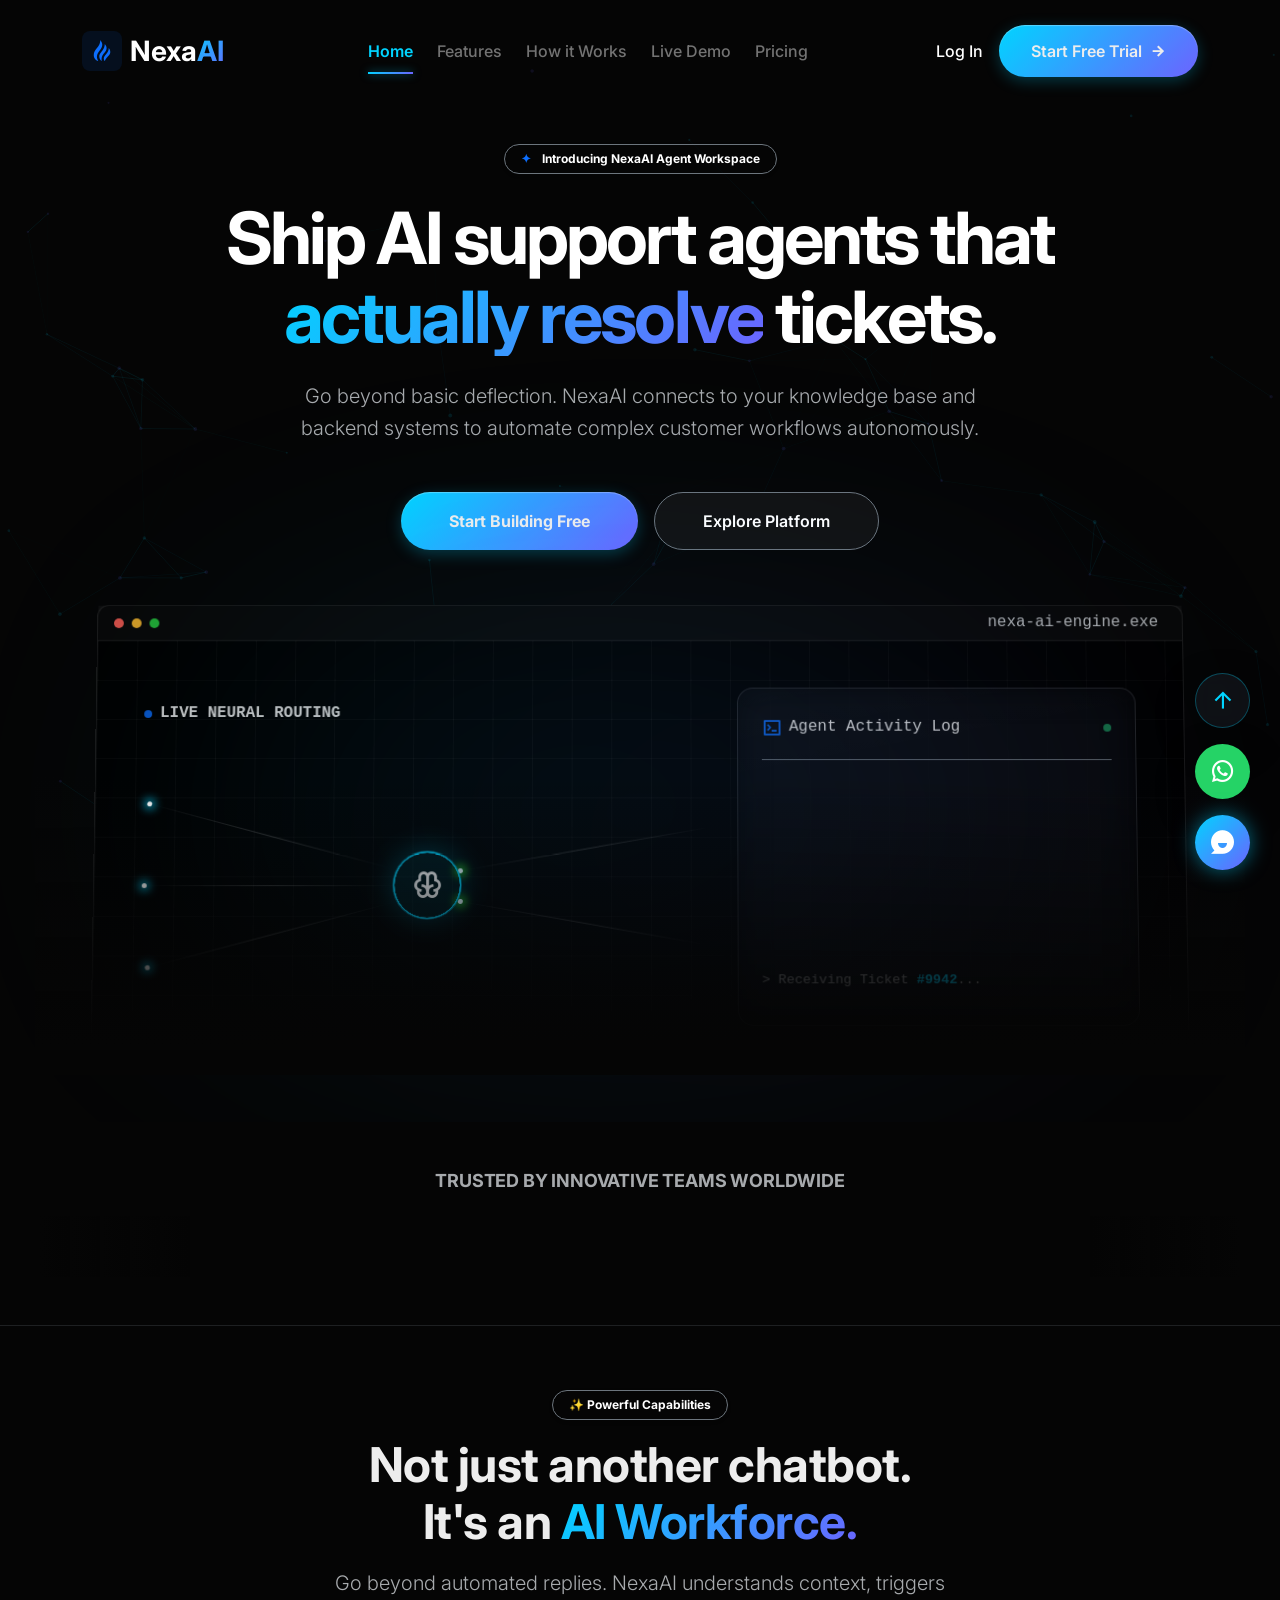
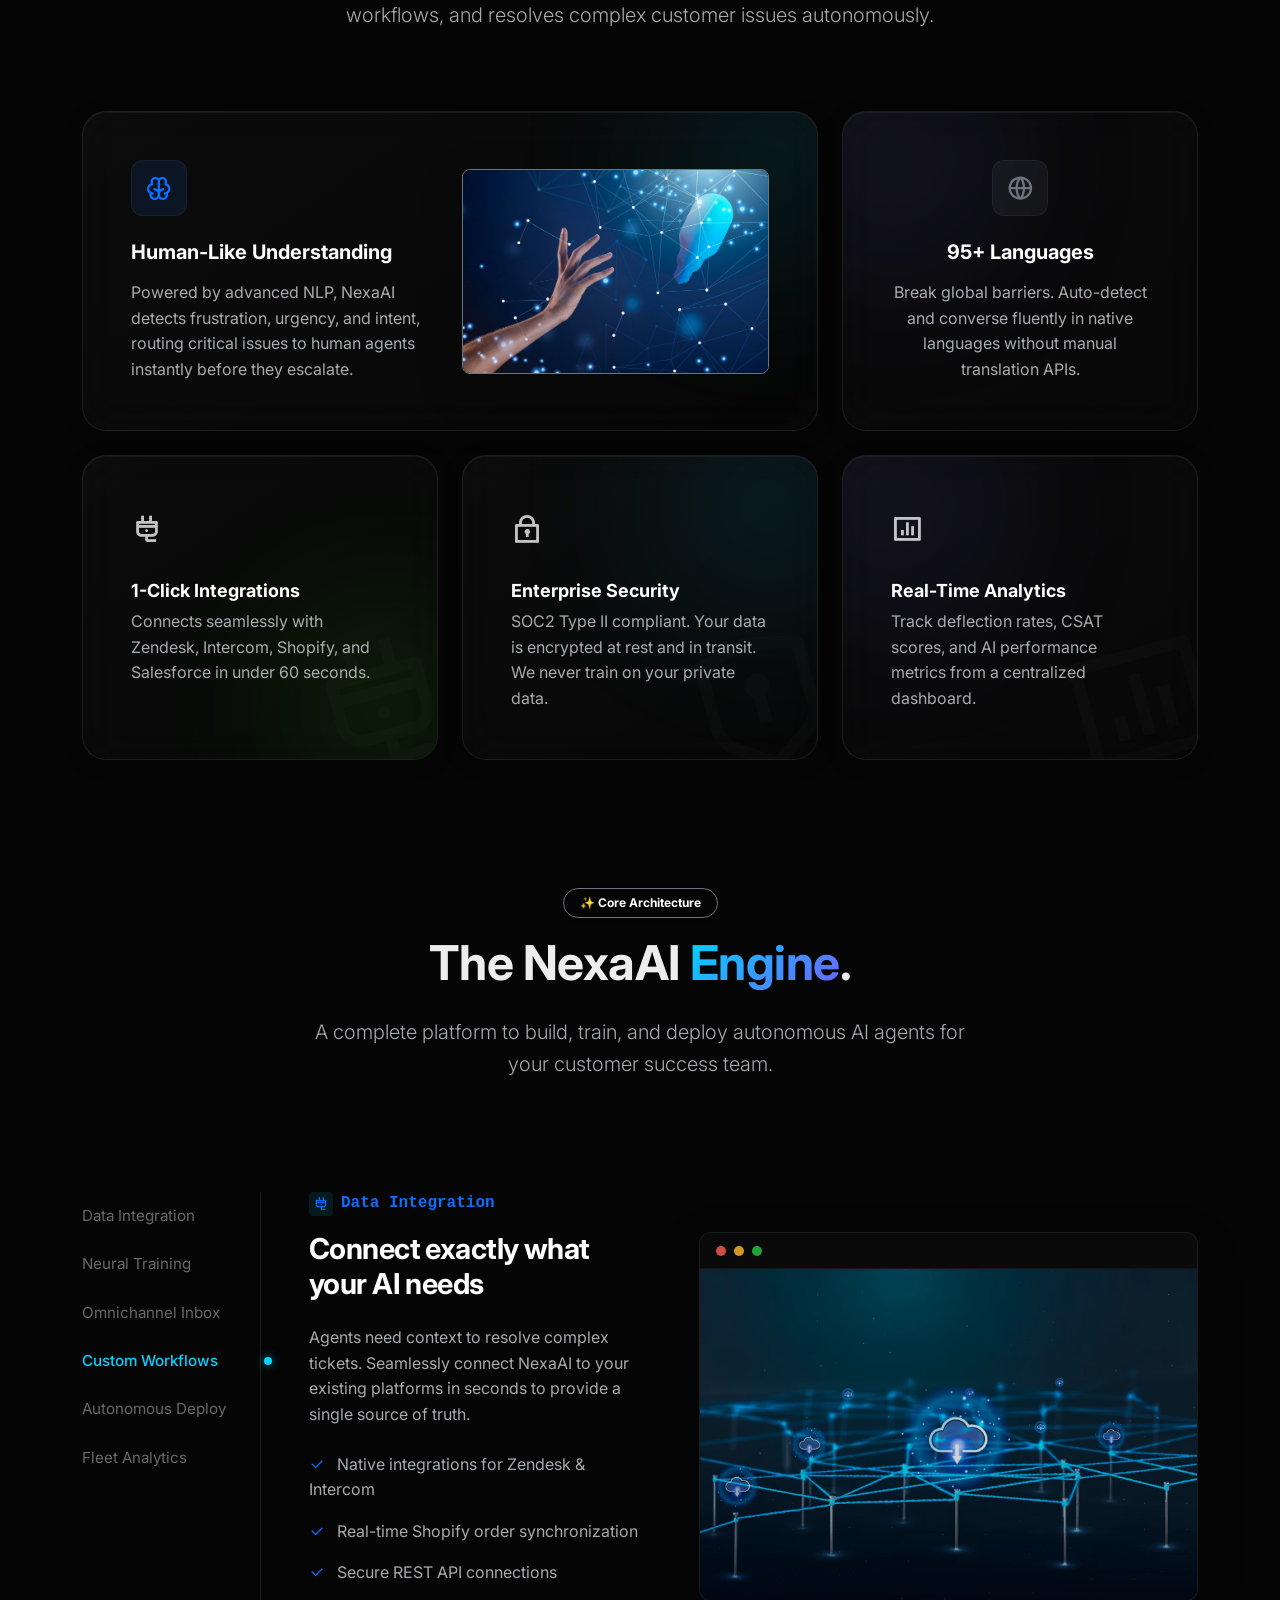
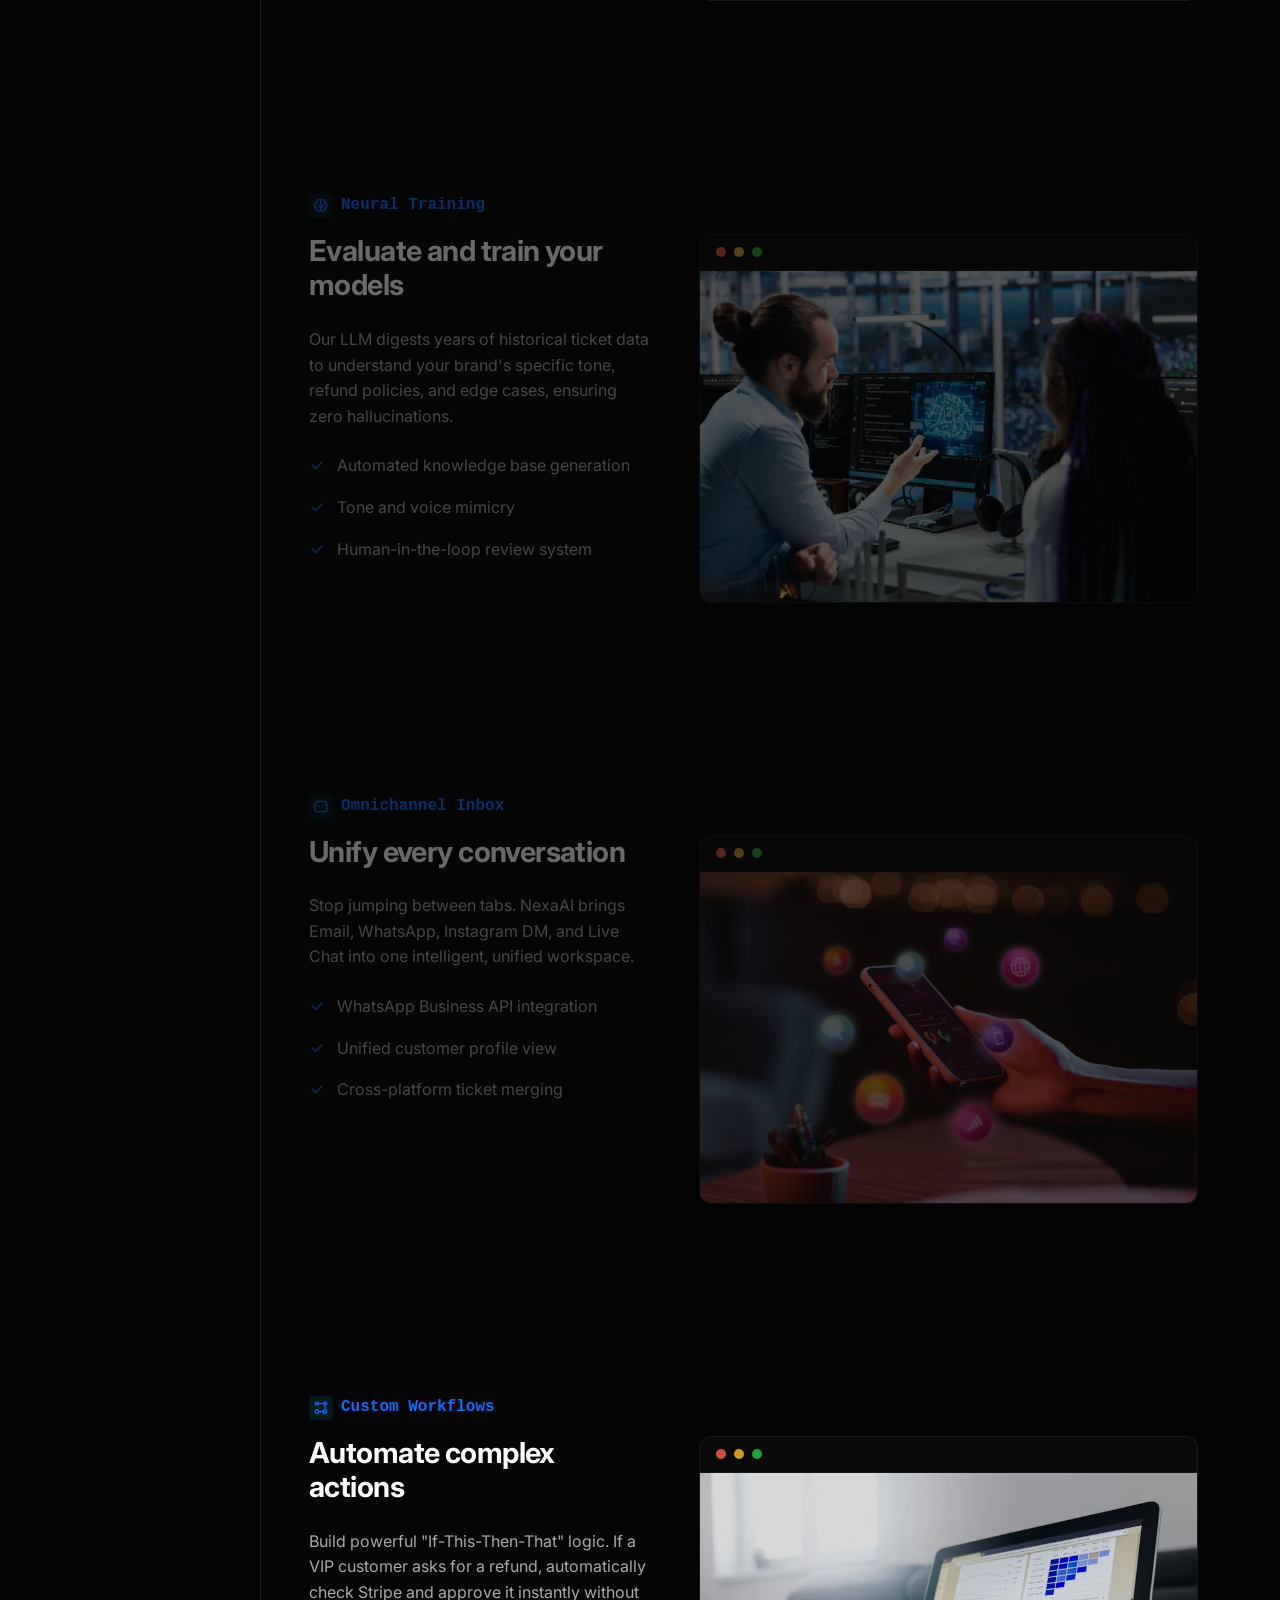
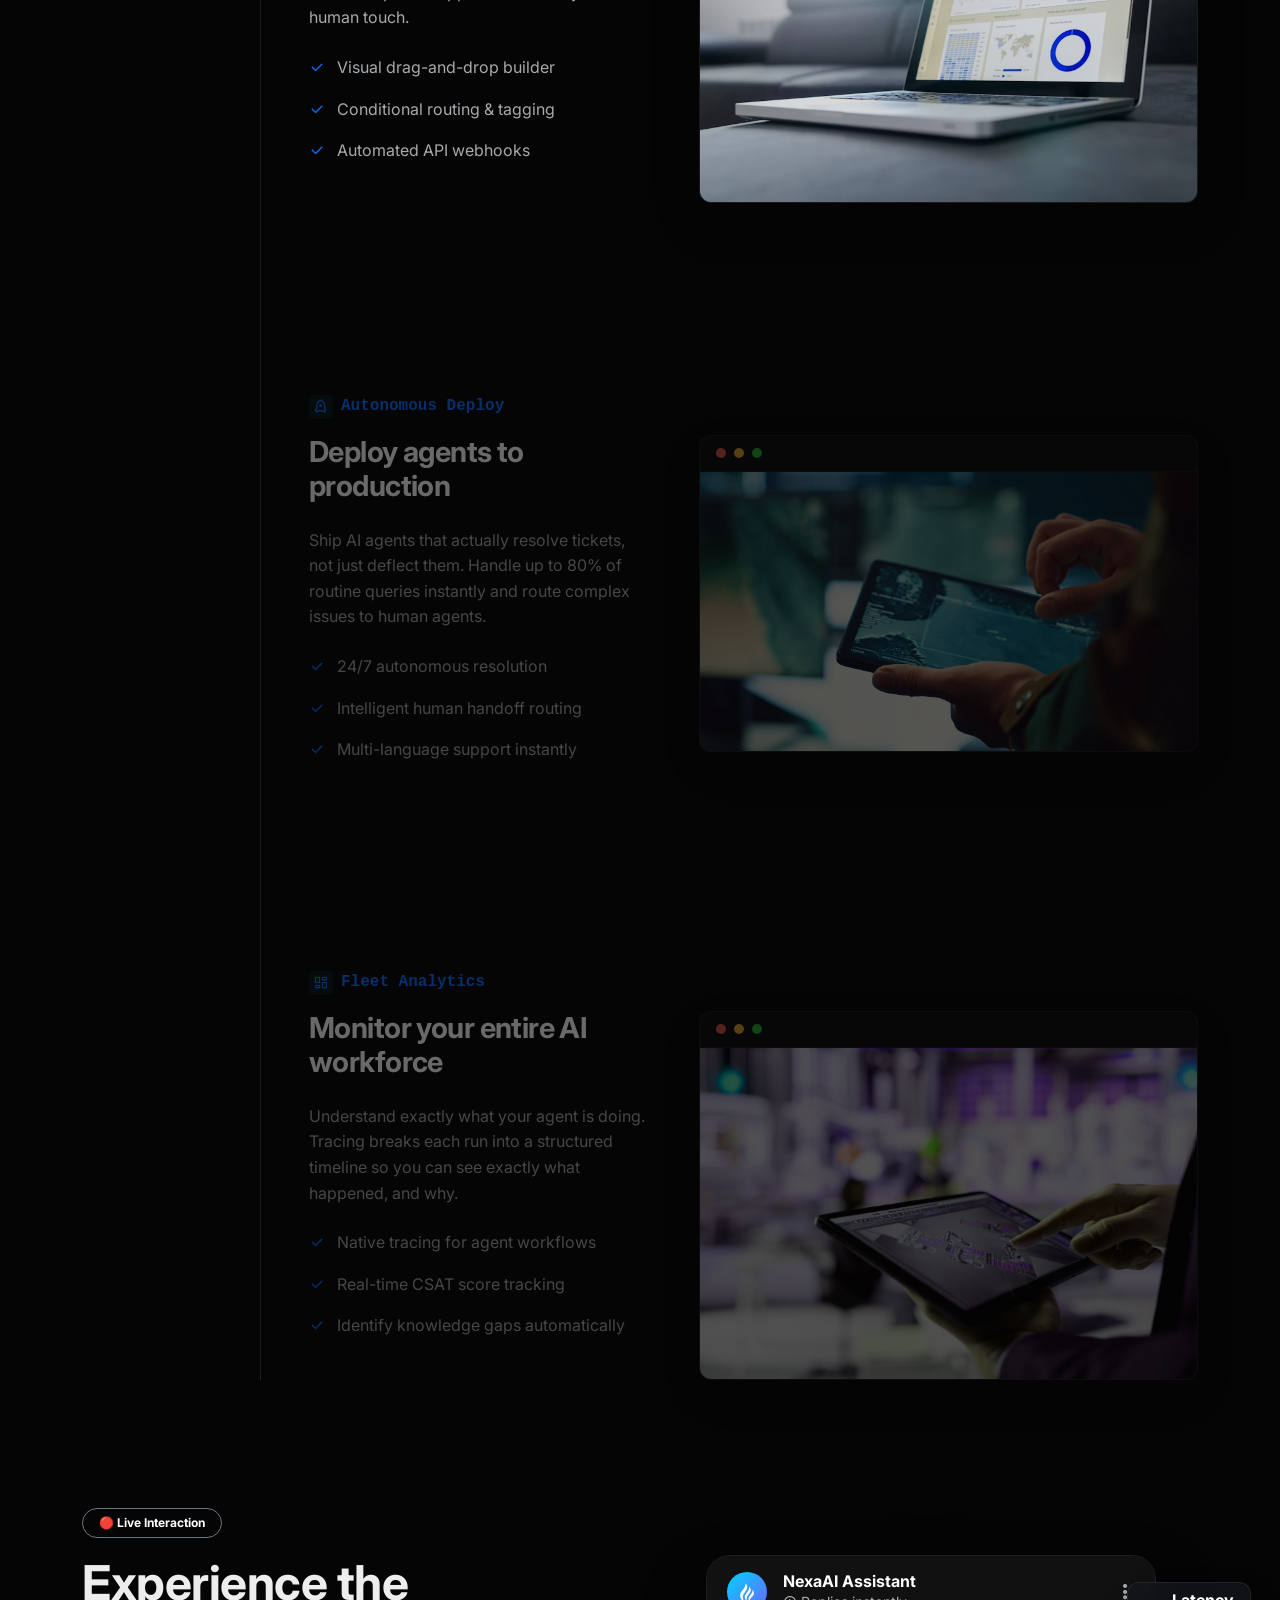
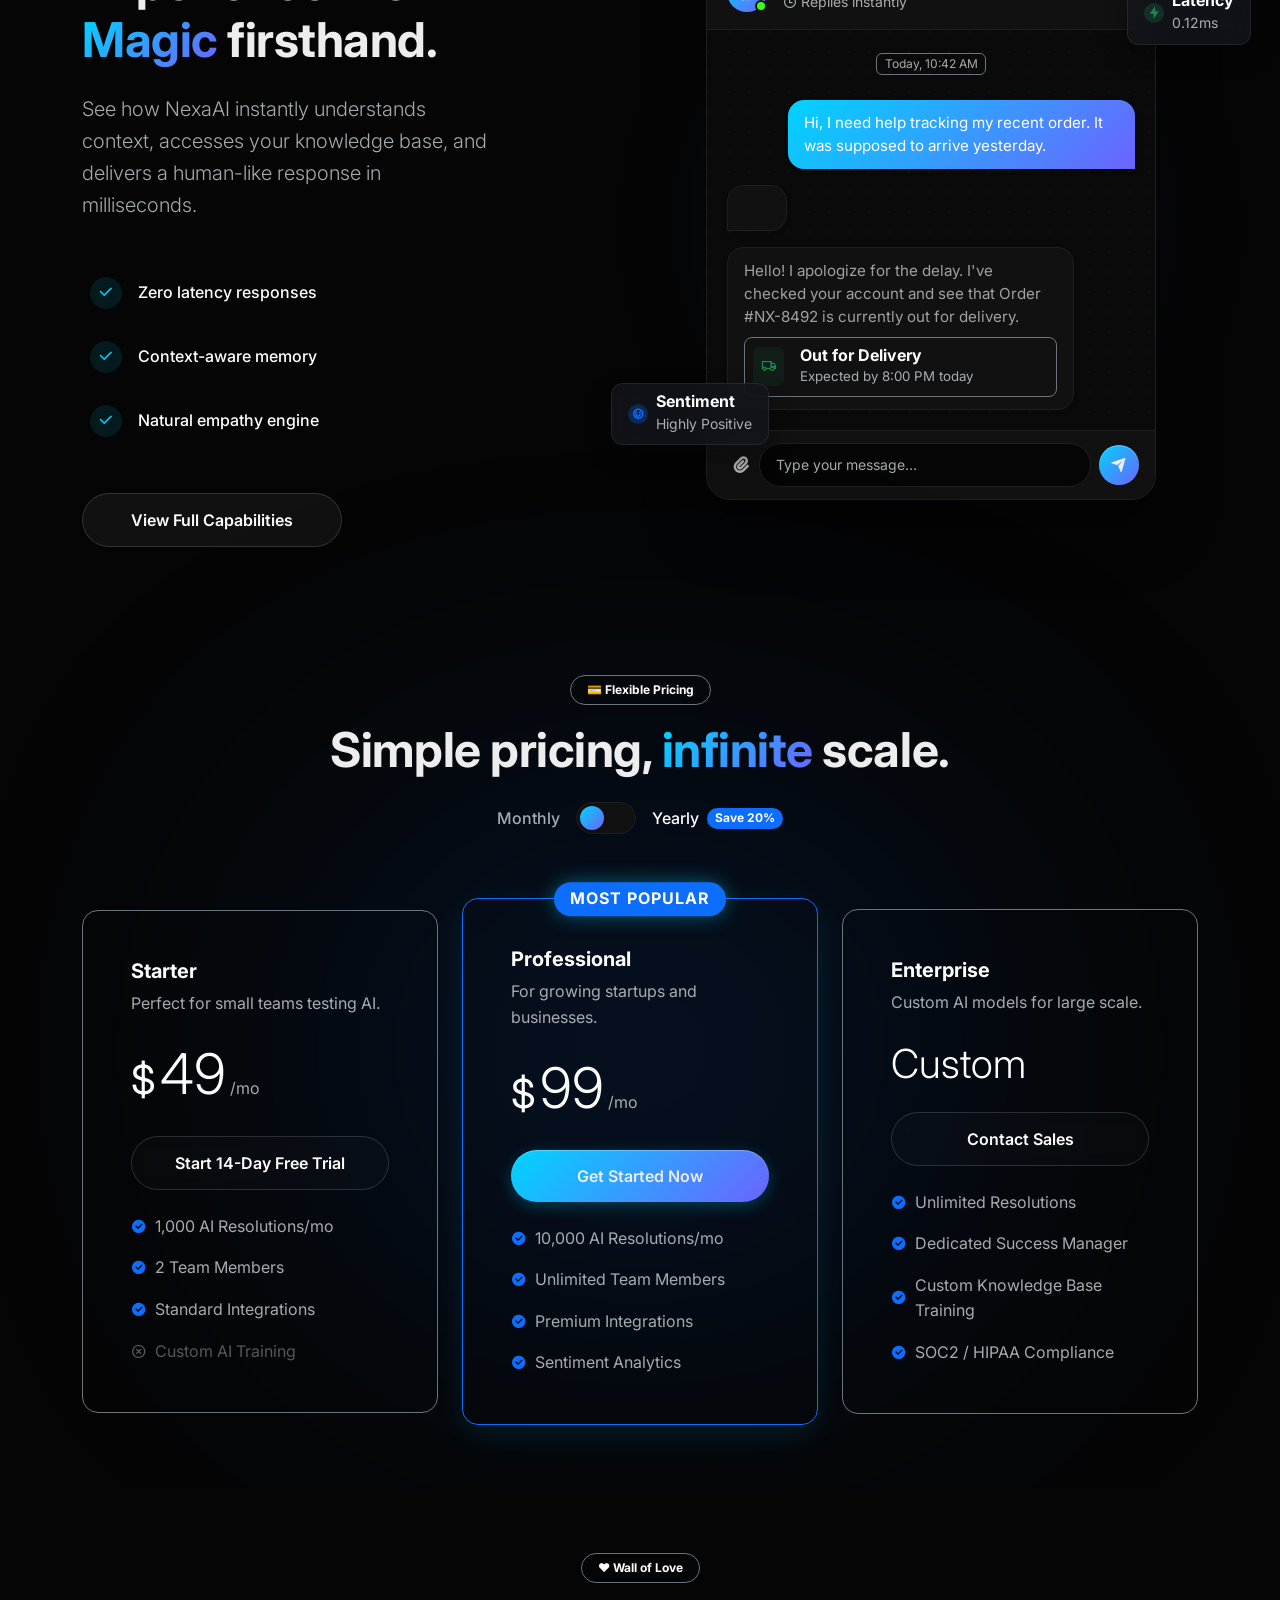
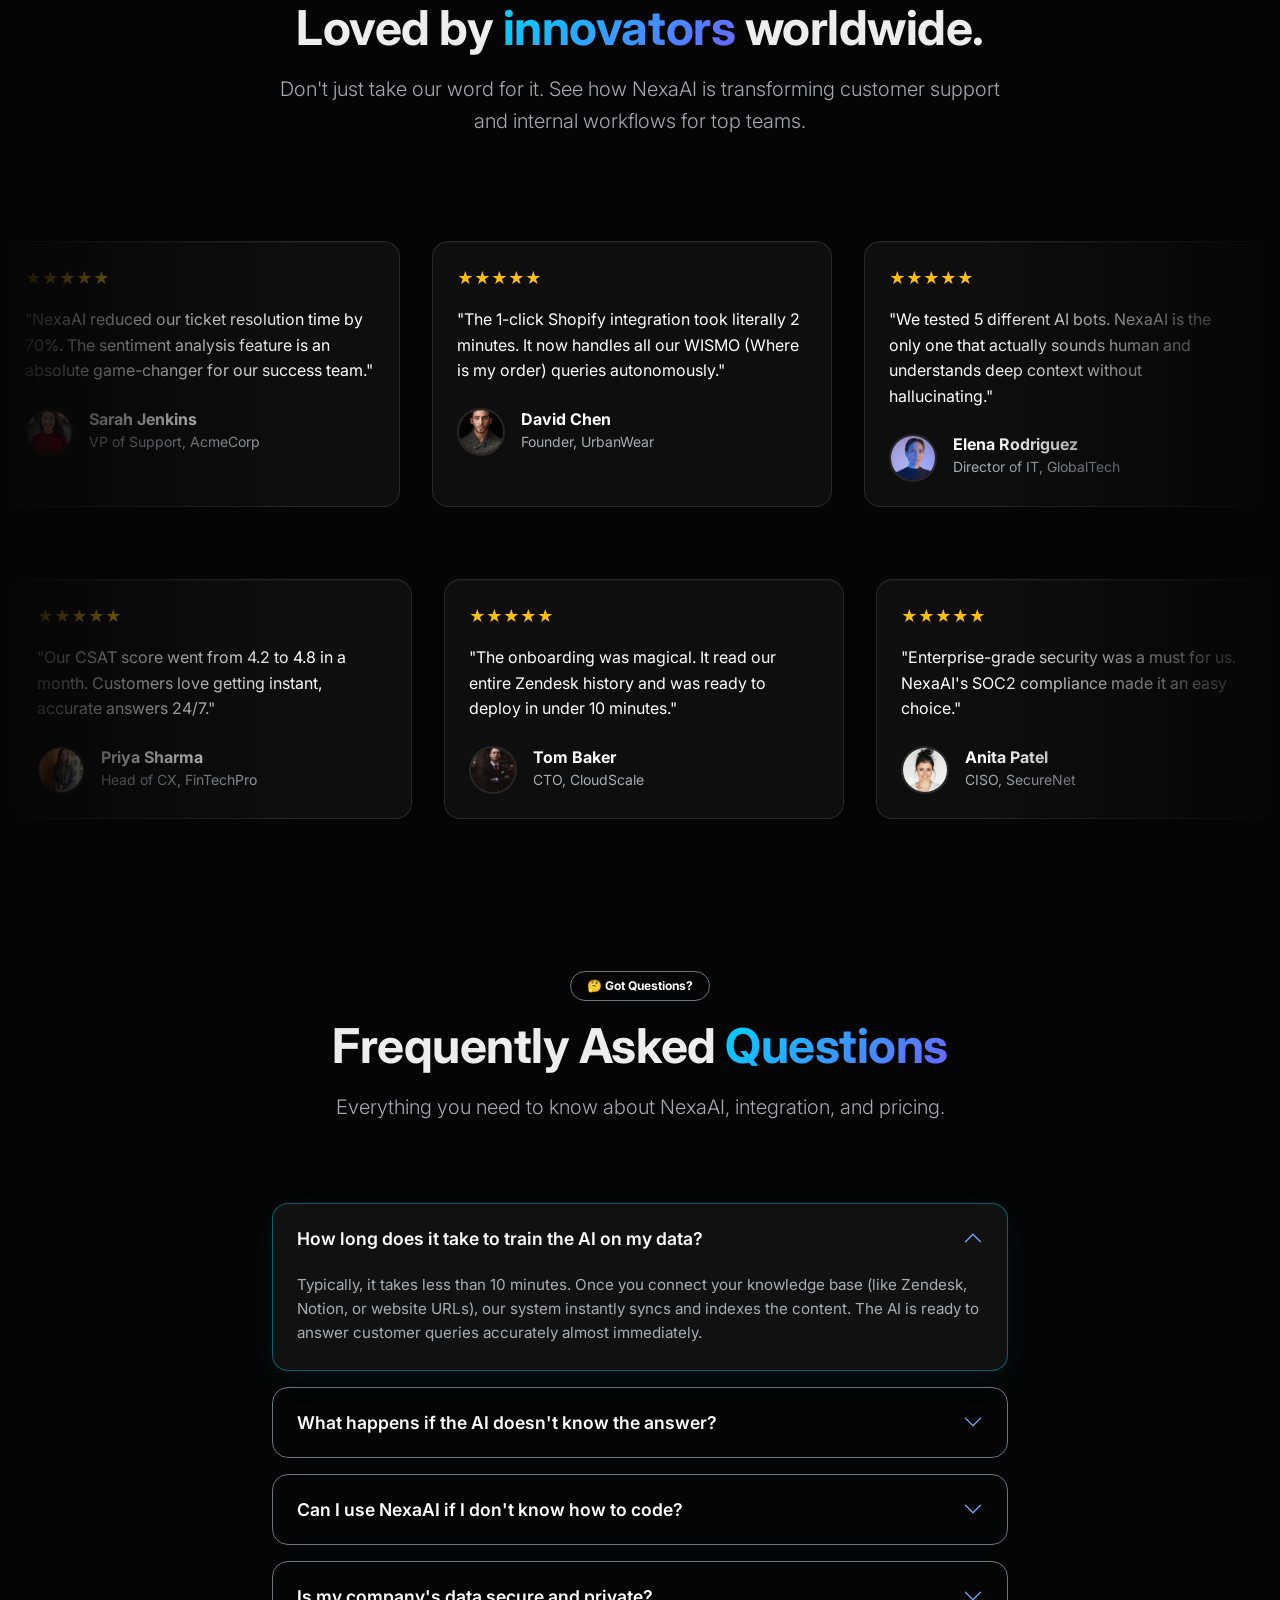
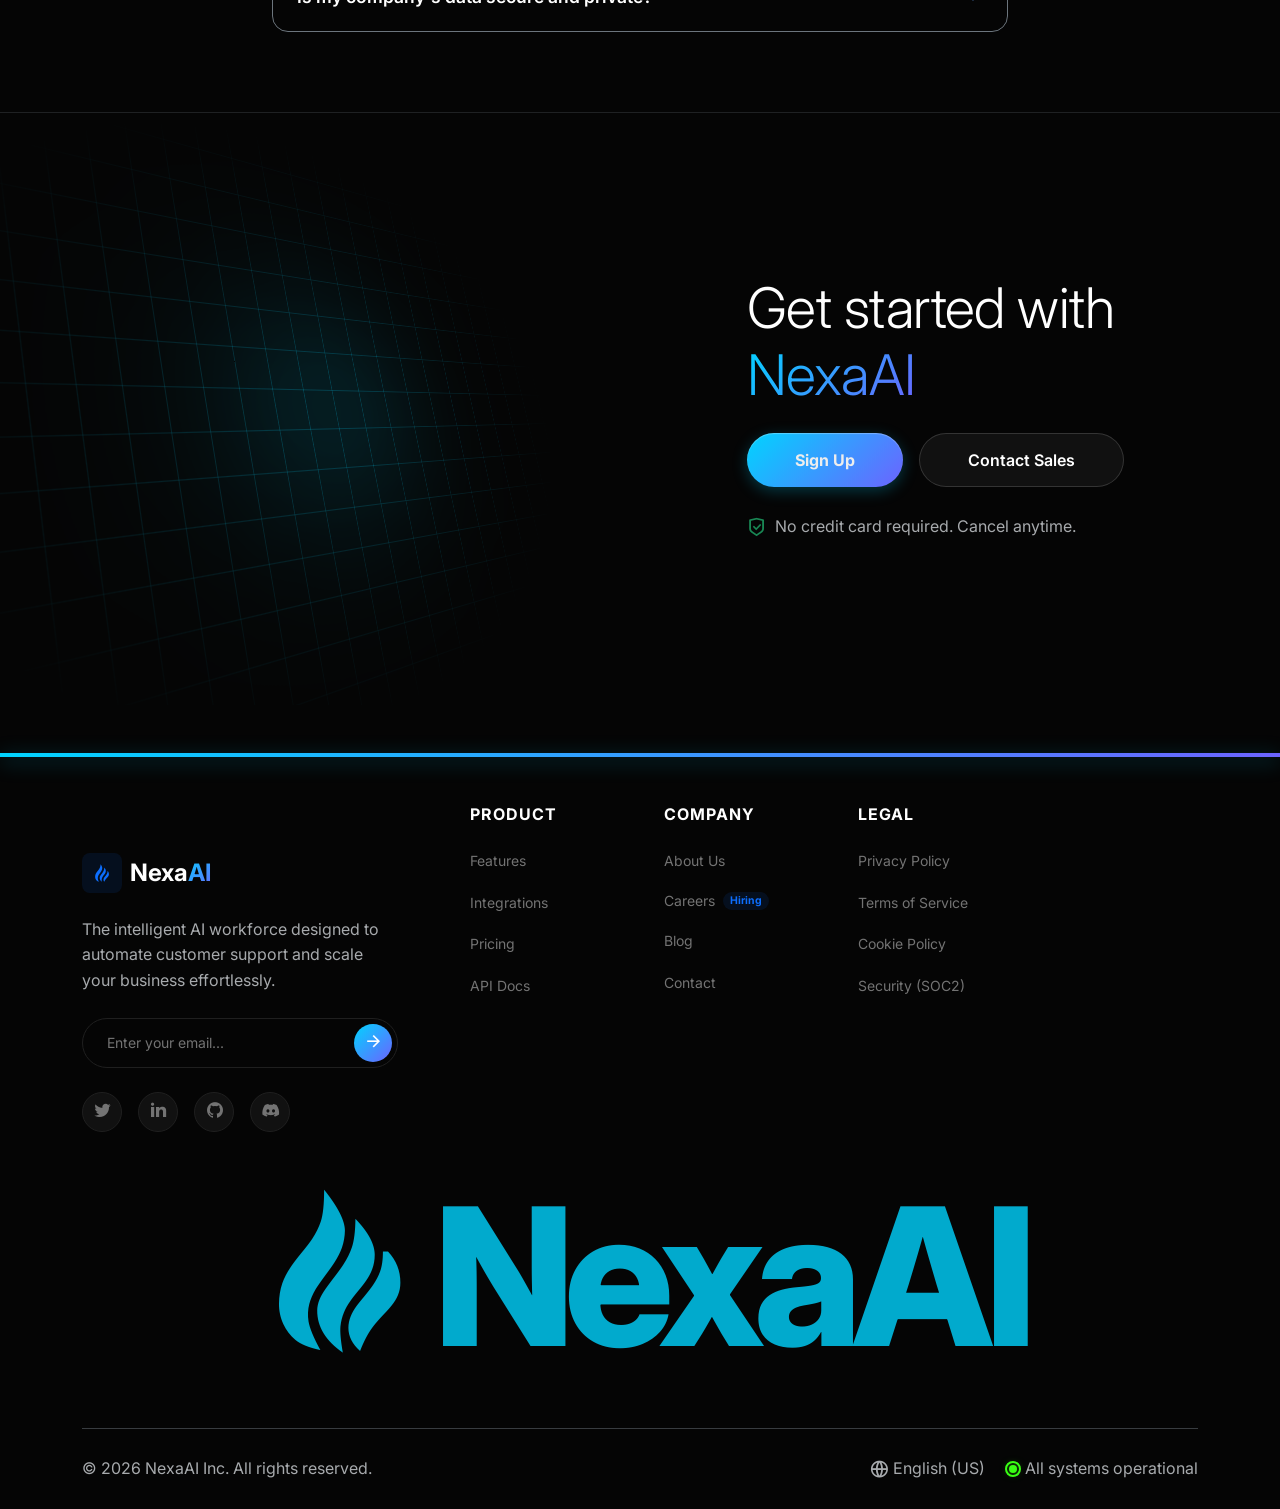
==== index.html @ 4fde874e "new folder setup" ====
<!DOCTYPE html>
<html lang="en" data-bs-theme="dark">

<head>
  <meta charset="UTF-8">
  <meta name="viewport" content="width=device-width, initial-scale=1.0, maximum-scale=5.0">
  <meta http-equiv="X-UA-Compatible" content="ie=edge">
  
  <title>NexaAI - Premium SaaS & AI Startup HTML Template</title>
  <meta name="description" content="NexaAI is a premium, dark-theme HTML template built with Bootstrap 5. Perfect for AI startups, SaaS products, and tech agencies.">
  <meta name="keywords" content="AI, SaaS, Startup, Machine Learning, Chatbot, Bootstrap 5, HTML Template, Dark Mode, Tech">
  <meta name="author" content="PriHarsh Design">

  <meta property="og:type" content="website">
  <meta property="og:url" content="https://yourwebsite.com/">
  <meta property="og:title" content="NexaAI - Premium SaaS & AI Startup HTML Template">
  <meta property="og:description" content="The intelligent AI workforce designed to automate customer support and scale your business effortlessly.">
  <meta property="og:image" content="assets/images/og-image.jpg"> 
  
  <meta property="twitter:card" content="summary_large_image">
  <meta property="twitter:url" content="https://yourwebsite.com/">
  <meta property="twitter:title" content="NexaAI - Premium SaaS & AI Startup HTML Template">
  <meta property="twitter:description" content="The intelligent AI workforce designed to automate customer support and scale your business effortlessly.">
  <meta property="twitter:image" content="assets/images/twitter-card.jpg">

  <link rel="icon" type="image/png" sizes="32x32" href="assets/images/favicon.ico">
  
  <link rel="preconnect" href="https://fonts.googleapis.com">
  <link rel="preconnect" href="https://fonts.gstatic.com" crossorigin>
  <link href="https://fonts.googleapis.com/css2?family=Inter:wght@400;500;600;700&family=Manrope:wght@600;700;800&display=swap" rel="stylesheet">

  <link href="assets/css/bootstrap.min.css" rel="stylesheet">
  <link href="assets/css/remixicon.css" rel="stylesheet">
  <link href="assets/css/aos.css" rel="stylesheet">
  <link rel="stylesheet" href="assets/css/style.css">
</head>

<body data-bs-spy="scroll" data-bs-target="#nxNavbar" data-bs-root-margin="0px 0px -40%" data-bs-smooth-scroll="true" tabindex="0">
  
  <div class="nx-main-wrapper">
    
    <header class="nx-header fixed-top" id="nxHeader">
      <div class="container">
        <nav class="navbar navbar-expand-lg">

          <a class="navbar-brand d-flex align-items-center gap-2" href="#home">
            <div class="brand-icon bg-primary bg-opacity-10 text-primary rounded-3 p-2 d-flex align-items-center justify-content-center">
              <i class="ri-blaze-fill fs-4 line-height-1"></i>
            </div>
            <span class="font-display fw-bold fs-3 text-white">Nexa<span class="text-gradient">AI</span></span>
          </a>

          <button class="navbar-toggler border-0 shadow-none px-0" type="button" data-bs-toggle="collapse" data-bs-target="#nxNavbar">
            <i class="ri-menu-4-line fs-2 text-white"></i>
          </button>

          <div class="collapse navbar-collapse" id="nxNavbar">
            <ul class="navbar-nav mx-auto gap-1 gap-lg-4">
              <li class="nav-item"><a class="nav-link" href="#home">Home</a></li>
              <li class="nav-item"><a class="nav-link" href="#features">Features</a></li>
              <li class="nav-item"><a class="nav-link" href="#how-it-works">How it Works</a></li>
              <li class="nav-item"><a class="nav-link" href="#demo">Live Demo</a></li>
              <li class="nav-item"><a class="nav-link" href="#pricing">Pricing</a></li>
            </ul>

            <div class="d-flex flex-column flex-lg-row align-items-lg-center gap-3 mt-4 mt-lg-0">
              <a href="#" class="login-link text-white text-decoration-none fw-medium d-none d-lg-block">Log In</a>
              <a href="#demo" class="btn btn-glow rounded-pill">Start Free Trial <i class="ri-arrow-right-line"></i></a>
            </div>
          </div>

        </nav>
      </div>
    </header>

    <section id="home" class="hero-section text-center position-relative z-index-2 pb-5 pt-lg-5">
      <div id="tsparticles-network" class="position-absolute top-0 start-0 w-100 h-100"></div>

      <div class="container position-relative pt-5 mt-5 z-index-2">

        <div class="badge rounded-pill border border-secondary text-white px-3 py-2 mb-4 bg-elevated shadow-sm mx-auto" data-aos="fade-down">
          <span class="text-primary me-2">✦</span> Introducing NexaAI Agent Workspace
        </div>

        <h1 class="display-2 fw-bold text-white mb-4 mx-auto" data-aos="fade-up" data-aos-delay="100">
          Ship AI support agents that <br class="d-none d-md-block"><span class="text-gradient">actually resolve</span> tickets.
        </h1>

        <p class="lead text-muted mx-auto mb-5" data-aos="fade-up" data-aos-delay="200">
          Go beyond basic deflection. NexaAI connects to your knowledge base and backend systems to automate complex customer workflows autonomously.
        </p>

        <div class="d-flex flex-column flex-sm-row justify-content-center gap-3 mb-5" data-aos="fade-up" data-aos-delay="300">
          <a href="#pricing" class="btn btn-primary btn-lg rounded-pill px-5 py-3 fw-bold shadow-primary">Start Building Free</a>
          <a href="#how-it-works" class="btn btn-outline-light btn-lg rounded-pill px-5 py-3 border-secondary bg-elevated text-white">Explore Platform</a>
        </div>

        <div class="hero-visual-wrapper mt-5 position-relative" data-aos="fade-up" data-aos-delay="400">
          <div class="hero-glow-backdrop"></div>

          <div class="nx-browser-frame shadow-2xl mx-auto position-relative z-index-2">
            <div class="frame-header d-flex align-items-center gap-2 px-3 py-2">
              <span class="window-dot dot-close"></span>
              <span class="window-dot dot-minimize"></span>
              <span class="window-dot dot-maximize"></span>
              <span class="ms-auto text-muted fs-xs font-monospace px-2">nexa-ai-engine.exe</span>
            </div>

            <div class="ai-live-interface text-start p-3 p-md-4 p-lg-5">
              <div class="row g-4 align-items-center">

                <div class="col-md-7 d-flex flex-column justify-content-center">
                  <div class="h6 text-white opacity-75 mb-4 font-monospace fs-sm text-uppercase d-flex align-items-center gap-2">
                    <span class="pulse-dot bg-primary"></span> Live Neural Routing
                  </div>

                  <div class="data-network position-relative mt-3">
                    <div class="ai-brain-node">
                      <div class="brain-ring ring-1"></div>
                      <div class="brain-ring ring-2"></div>
                      <div class="brain-ring ring-3"></div>
                      <i class="ri-brain-line text-white position-relative z-index-2 fs-2"></i>
                    </div>
                    <div class="data-track track-1"><div class="data-packet packet-blue"></div></div>
                    <div class="data-track track-2"><div class="data-packet packet-blue"></div></div>
                    <div class="data-track track-3"><div class="data-packet packet-blue"></div></div>
                    <div class="data-track track-out-1"><div class="data-packet packet-green"></div></div>
                    <div class="data-track track-out-2"><div class="data-packet packet-green"></div></div>
                  </div>
                </div>

                <div class="col-md-5">
                  <div class="terminal-window rounded-4 p-4 h-100 position-relative overflow-hidden">
                    <div class="terminal-glare"></div>
                    <div class="d-flex align-items-center mb-4 border-bottom border-secondary pb-3 opacity-75">
                      <i class="ri-terminal-box-line text-primary me-2 fs-5"></i>
                      <span class="text-white font-monospace fs-sm">Agent Activity Log</span>
                      <span class="pulse-dot ms-auto bg-success"></span>
                    </div>

                    <div class="terminal-logs font-monospace" id="liveTerminal">
                    </div>
                  </div>
                </div>

              </div>
            </div>
          </div>
          <div class="hero-bottom-fade"></div>
        </div>
      </div>
    </section>

    <section class="nx-clients-section py-5 position-relative z-index-2 border-bottom border-secondary border-opacity-25">
      <div class="container text-center mb-4">
        <h2 class="text-muted display-6 fw-bold fs-sm text-uppercase mb-0">Trusted by innovative teams worldwide</h2>
      </div>

      <div class="nx-marquee-wrapper">
        <div class="nx-marquee-content">
          <div class="h4 client-logo-text mb-0">AcmeCorp</div>
          <div class="h4 client-logo-text mb-0">GlobalTech</div>
          <div class="h4 client-logo-text mb-0">NexusFlow</div>
          <div class="h4 client-logo-text mb-0">AuraLabs</div>
          <div class="h4 client-logo-text mb-0">VertexAI</div>
          <div class="h4 client-logo-text mb-0">DataSync</div>
          <div class="h4 client-logo-text mb-0">AcmeCorp</div>
          <div class="h4 client-logo-text mb-0">GlobalTech</div>
          <div class="h4 client-logo-text mb-0">NexusFlow</div>
          <div class="h4 client-logo-text mb-0">AuraLabs</div>
          <div class="h4 client-logo-text mb-0">VertexAI</div>
          <div class="h4 client-logo-text mb-0">DataSync</div>
        </div>
      </div>
    </section>

    <section id="features" class="nx-features-section section-padding position-relative z-index-2">
      <div class="container">

        <div class="row justify-content-center text-center mb-5 pb-3">
          <div class="col-lg-8" data-aos="fade-up">
            <div class="badge rounded-pill border border-secondary text-white px-3 py-2 mb-3 bg-elevated shadow-sm">
              ✨ Powerful Capabilities
            </div>
            <h2 class="display-5 fw-bold mb-3">Not just another chatbot. <br> It's an <span class="text-gradient">AI Workforce.</span></h2>
            <p class="lead text-muted mx-auto">Go beyond automated replies. NexaAI understands context, triggers workflows, and resolves complex customer issues autonomously.</p>
          </div>
        </div>

        <div class="row g-4">

          <div class="col-lg-8" data-aos="fade-up" data-aos-delay="100">
            <div class="nx-bento-card h-100 p-4 p-md-5 position-relative overflow-hidden">
              <div class="card-glow"></div>
              <div class="row align-items-center h-100 position-relative z-index-2">
                <div class="col-md-6 mb-4 mb-md-0 pe-md-4">
                  <div class="icon-box bg-primary bg-opacity-10 text-primary mb-4">
                    <i class="ri-brain-line fs-3"></i>
                  </div>
                  <h3 class="h4 fw-bold text-white mb-3">Human-Like Understanding</h3>
                  <p class="text-muted mb-0">Powered by advanced NLP, NexaAI detects frustration, urgency, and intent, routing critical issues to human agents instantly before they escalate.</p>
                </div>
                <div class="col-md-6 text-center">
                  <img src="assets/images/human-like.jpg" class="img-fluid rounded-3 border border-secondary shadow-lg hw-img-filter" alt="AI Analytics">
                </div>
              </div>
            </div>
          </div>

          <div class="col-lg-4" data-aos="fade-up" data-aos-delay="200">
            <div class="nx-bento-card h-100 p-4 p-md-5 text-center position-relative overflow-hidden d-flex flex-column justify-content-center">
              <div class="card-glow secondary"></div>
              <div class="position-relative z-index-2">
                <div class="icon-box bg-secondary bg-opacity-10 text-secondary mb-4 mx-auto">
                  <i class="ri-global-line fs-3"></i>
                </div>
                <h3 class="h4 fw-bold text-white mb-3">95+ Languages</h3>
                <p class="text-muted mb-0">Break global barriers. Auto-detect and converse fluently in native languages without manual translation APIs.</p>
              </div>
            </div>
          </div>

          <div class="col-lg-4" data-aos="fade-up" data-aos-delay="300">
            <div class="nx-bento-card h-100 p-4 p-xl-5 position-relative overflow-hidden">
              <div class="card-glow accent"></div>
              <i class="ri-plug-line decorative-icon"></i>
              <div class="position-relative z-index-2">
                <i class="ri-plug-line fs-2 text-white mb-4 d-block opacity-75"></i>
                <h3 class="h5 fw-bold text-white mb-2">1-Click Integrations</h3>
                <p class="text-muted fs-sm mb-0">Connects seamlessly with Zendesk, Intercom, Shopify, and Salesforce in under 60 seconds.</p>
              </div>
            </div>
          </div>

          <div class="col-lg-4" data-aos="fade-up" data-aos-delay="400">
            <div class="nx-bento-card h-100 p-4 p-xl-5 position-relative overflow-hidden">
              <div class="card-glow"></div>
              <i class="ri-shield-keyhole-line decorative-icon"></i>
              <div class="position-relative z-index-2">
                <i class="ri-lock-2-line fs-2 text-white mb-4 d-block opacity-75"></i>
                <h3 class="h5 fw-bold text-white mb-2">Enterprise Security</h3>
                <p class="text-muted fs-sm mb-0">SOC2 Type II compliant. Your data is encrypted at rest and in transit. We never train on your private data.</p>
              </div>
            </div>
          </div>

          <div class="col-lg-4" data-aos="fade-up" data-aos-delay="500">
            <div class="nx-bento-card h-100 p-4 p-xl-5 position-relative overflow-hidden">
              <div class="card-glow secondary"></div>
              <i class="ri-bar-chart-box-line decorative-icon"></i>
              <div class="position-relative z-index-2">
                <i class="ri-bar-chart-box-line fs-2 text-white mb-4 d-block opacity-75"></i>
                <h3 class="h5 fw-bold text-white mb-2">Real-Time Analytics</h3>
                <p class="text-muted fs-sm mb-0">Track deflection rates, CSAT scores, and AI performance metrics from a centralized dashboard.</p>
              </div>
            </div>
          </div>

        </div>
      </div>
    </section>

    <section id="how-it-works" class="hw-scroll-section section-padding position-relative z-index-2">
      <div class="container">

        <div class="row justify-content-center text-center mb-5 pb-lg-5">
          <div class="col-lg-8" data-aos="fade-up">
            <div class="badge rounded-pill border border-secondary text-white px-3 py-2 mb-3 bg-elevated shadow-sm">
              ✨ Core Architecture
            </div>
            <h2 class="display-5 fw-bold mb-4">The NexaAI <span class="text-gradient">Engine</span>.</h2>
            <p class="lead text-muted mx-auto">A complete platform to build, train, and deploy autonomous AI agents for your customer success team.</p>
          </div>
        </div>

        <div class="row position-relative">

          <div class="col-lg-2 d-none d-lg-block position-relative">
            <div class="nx-sticky-nav">
              <ul class="list-unstyled mb-0" id="nx-scroll-spy">
                <li><a href="#step-integration" class="nav-link active">Data Integration</a></li>
                <li><a href="#step-training" class="nav-link">Neural Training</a></li>
                <li><a href="#step-omnichannel" class="nav-link">Omnichannel Inbox</a></li>
                <li><a href="#step-workflows" class="nav-link">Custom Workflows</a></li>
                <li><a href="#step-deployment" class="nav-link">Autonomous Deploy</a></li>
                <li><a href="#step-analytics" class="nav-link">Fleet Analytics</a></li>
              </ul>
            </div>
          </div>

          <div class="col-lg-10 nx-content-wrapper">

            <div id="step-integration" class="nx-content-block">
              <div class="d-flex align-items-center gap-2 mb-3">
                <div class="icon-box text-primary"><i class="ri-plug-line"></i></div>
                <div class="h6 text-primary mb-0 fw-bold font-monospace">Data Integration</div>
              </div>
              <div class="row g-5 align-items-start">
                <div class="col-xl-5">
                  <h3 class="text-white fw-bold mb-4 display-6">Connect exactly what your AI needs</h3>
                  <p class="text-muted mb-4">Agents need context to resolve complex tickets. Seamlessly connect NexaAI to your existing platforms in seconds to provide a single source of truth.</p>
                  <ul class="list-unstyled text-muted d-flex flex-column gap-3">
                    <li><i class="ri-check-line text-primary me-2"></i> Native integrations for Zendesk & Intercom</li>
                    <li><i class="ri-check-line text-primary me-2"></i> Real-time Shopify order synchronization</li>
                    <li><i class="ri-check-line text-primary me-2"></i> Secure REST API connections</li>
                  </ul>
                </div>
                <div class="col-xl-7">
                  <div class="nx-browser-frame shadow-lg">
                    <div class="frame-header d-flex align-items-center gap-2 px-3 py-2">
                      <span class="window-dot dot-close"></span><span class="window-dot dot-minimize"></span><span class="window-dot dot-maximize"></span>
                    </div>
                    <img src="assets/images/nx4.jpg" alt="Integration" class="img-fluid w-100 hw-img-filter">
                  </div>
                </div>
              </div>
            </div>

            <div id="step-training" class="nx-content-block">
              <div class="d-flex align-items-center gap-2 mb-3">
                <div class="icon-box text-primary"><i class="ri-brain-line"></i></div>
                <div class="h6 text-primary mb-0 fw-bold font-monospace">Neural Training</div>
              </div>
              <div class="row g-5 align-items-start">
                <div class="col-xl-5">
                  <h3 class="text-white fw-bold mb-4 display-6">Evaluate and train your models</h3>
                  <p class="text-muted mb-4">Our LLM digests years of historical ticket data to understand your brand's specific tone, refund policies, and edge cases, ensuring zero hallucinations.</p>
                  <ul class="list-unstyled text-muted d-flex flex-column gap-3">
                    <li><i class="ri-check-line text-primary me-2"></i> Automated knowledge base generation</li>
                    <li><i class="ri-check-line text-primary me-2"></i> Tone and voice mimicry</li>
                    <li><i class="ri-check-line text-primary me-2"></i> Human-in-the-loop review system</li>
                  </ul>
                </div>
                <div class="col-xl-7">
                  <div class="nx-browser-frame shadow-lg">
                    <div class="frame-header d-flex align-items-center gap-2 px-3 py-2">
                      <span class="window-dot dot-close"></span><span class="window-dot dot-minimize"></span><span class="window-dot dot-maximize"></span>
                    </div>
                    <img src="assets/images/natural-training.jpg" alt="Training" class="img-fluid w-100 hw-img-filter">
                  </div>
                </div>
              </div>
            </div>

            <div id="step-omnichannel" class="nx-content-block">
              <div class="d-flex align-items-center gap-2 mb-3">
                <div class="icon-box text-primary"><i class="ri-message-3-line"></i></div>
                <div class="h6 text-primary mb-0 fw-bold font-monospace">Omnichannel Inbox</div>
              </div>
              <div class="row g-5 align-items-start">
                <div class="col-xl-5">
                  <h3 class="text-white fw-bold mb-4 display-6">Unify every conversation</h3>
                  <p class="text-muted mb-4">Stop jumping between tabs. NexaAI brings Email, WhatsApp, Instagram DM, and Live Chat into one intelligent, unified workspace.</p>
                  <ul class="list-unstyled text-muted d-flex flex-column gap-3">
                    <li><i class="ri-check-line text-primary me-2"></i> WhatsApp Business API integration</li>
                    <li><i class="ri-check-line text-primary me-2"></i> Unified customer profile view</li>
                    <li><i class="ri-check-line text-primary me-2"></i> Cross-platform ticket merging</li>
                  </ul>
                </div>
                <div class="col-xl-7">
                  <div class="nx-browser-frame shadow-lg">
                    <div class="frame-header d-flex align-items-center gap-2 px-3 py-2">
                      <span class="window-dot dot-close"></span><span class="window-dot dot-minimize"></span><span class="window-dot dot-maximize"></span>
                    </div>
                    <img src="assets/images/omnichannal.jpg" alt="Omnichannel" class="img-fluid w-100 hw-img-filter">
                  </div>
                </div>
              </div>
            </div>

            <div id="step-workflows" class="nx-content-block">
              <div class="d-flex align-items-center gap-2 mb-3">
                <div class="icon-box text-primary"><i class="ri-flow-chart"></i></div>
                <div class="h6 text-primary mb-0 fw-bold font-monospace">Custom Workflows</div>
              </div>
              <div class="row g-5 align-items-start">
                <div class="col-xl-5">
                  <h3 class="text-white fw-bold mb-4 display-6">Automate complex actions</h3>
                  <p class="text-muted mb-4">Build powerful "If-This-Then-That" logic. If a VIP customer asks for a refund, automatically check Stripe and approve it instantly without human touch.</p>
                  <ul class="list-unstyled text-muted d-flex flex-column gap-3">
                    <li><i class="ri-check-line text-primary me-2"></i> Visual drag-and-drop builder</li>
                    <li><i class="ri-check-line text-primary me-2"></i> Conditional routing & tagging</li>
                    <li><i class="ri-check-line text-primary me-2"></i> Automated API webhooks</li>
                  </ul>
                </div>
                <div class="col-xl-7">
                  <div class="nx-browser-frame shadow-lg">
                    <div class="frame-header d-flex align-items-center gap-2 px-3 py-2">
                      <span class="window-dot dot-close"></span><span class="window-dot dot-minimize"></span><span class="window-dot dot-maximize"></span>
                    </div>
                    <img src="assets/images/workflow.jpg" alt="Workflows" class="img-fluid w-100 hw-img-filter">
                  </div>
                </div>
              </div>
            </div>

            <div id="step-deployment" class="nx-content-block">
              <div class="d-flex align-items-center gap-2 mb-3">
                <div class="icon-box text-primary"><i class="ri-rocket-line"></i></div>
                <div class="h6 text-primary mb-0 fw-bold font-monospace">Autonomous Deploy</div>
              </div>
              <div class="row g-5 align-items-start">
                <div class="col-xl-5">
                  <h3 class="text-white fw-bold mb-4 display-6">Deploy agents to production</h3>
                  <p class="text-muted mb-4">Ship AI agents that actually resolve tickets, not just deflect them. Handle up to 80% of routine queries instantly and route complex issues to human agents.</p>
                  <ul class="list-unstyled text-muted d-flex flex-column gap-3">
                    <li><i class="ri-check-line text-primary me-2"></i> 24/7 autonomous resolution</li>
                    <li><i class="ri-check-line text-primary me-2"></i> Intelligent human handoff routing</li>
                    <li><i class="ri-check-line text-primary me-2"></i> Multi-language support instantly</li>
                  </ul>
                </div>
                <div class="col-xl-7">
                  <div class="nx-browser-frame shadow-lg">
                    <div class="frame-header d-flex align-items-center gap-2 px-3 py-2">
                      <span class="window-dot dot-close"></span><span class="window-dot dot-minimize"></span><span class="window-dot dot-maximize"></span>
                    </div>
                    <img src="assets/images/automouse-dep.jpg" alt="Deployment" class="img-fluid w-100 hw-img-filter">
                  </div>
                </div>
              </div>
            </div>

            <div id="step-analytics" class="nx-content-block">
              <div class="d-flex align-items-center gap-2 mb-3">
                <div class="icon-box text-primary"><i class="ri-dashboard-line"></i></div>
                <div class="h6 text-primary mb-0 fw-bold font-monospace">Fleet Analytics</div>
              </div>
              <div class="row g-5 align-items-start">
                <div class="col-xl-5">
                  <h3 class="text-white fw-bold mb-4 display-6">Monitor your entire AI workforce</h3>
                  <p class="text-muted mb-4">Understand exactly what your agent is doing. Tracing breaks each run into a structured timeline so you can see exactly what happened, and why.</p>
                  <ul class="list-unstyled text-muted d-flex flex-column gap-3">
                    <li><i class="ri-check-line text-primary me-2"></i> Native tracing for agent workflows</li>
                    <li><i class="ri-check-line text-primary me-2"></i> Real-time CSAT score tracking</li>
                    <li><i class="ri-check-line text-primary me-2"></i> Identify knowledge gaps automatically</li>
                  </ul>
                </div>
                <div class="col-xl-7">
                  <div class="nx-browser-frame shadow-lg">
                    <div class="frame-header d-flex align-items-center gap-2 px-3 py-2">
                      <span class="window-dot dot-close"></span><span class="window-dot dot-minimize"></span><span class="window-dot dot-maximize"></span>
                    </div>
                    <img src="assets/images/fleet-any.jpg" alt="Analytics" class="img-fluid w-100 hw-img-filter">
                  </div>
                </div>
              </div>
            </div>

          </div>
        </div>
      </div>
    </section>

    <section id="demo" class="demo-section section-padding position-relative z-index-2">
      <div class="container">
        <div class="row align-items-center justify-content-between g-5">
          <div class="col-lg-5 text-center text-lg-start pe-lg-5" data-aos="fade-right">
            <div class="badge rounded-pill border border-secondary text-white px-3 py-2 mb-3 bg-elevated">
              🔴 Live Interaction
            </div>
            <h2 class="display-5 fw-bold mb-4">Experience the <span class="text-gradient">Magic</span> firsthand.</h2>
            <p class="lead text-muted mb-5">See how NexaAI instantly understands context, accesses your knowledge base, and delivers a human-like response in milliseconds.</p>

            <ul class="list-unstyled mb-5 d-flex flex-column gap-3 text-start feature-list">
              <li class="d-flex align-items-center gap-3 p-2 rounded-3 transition-base">
                <div class="nx-check-circle"><i class="ri-check-line"></i></div>
                <span class="text-white fw-medium">Zero latency responses</span>
              </li>
              <li class="d-flex align-items-center gap-3 p-2 rounded-3 transition-base">
                <div class="nx-check-circle"><i class="ri-check-line"></i></div>
                <span class="text-white fw-medium">Context-aware memory</span>
              </li>
              <li class="d-flex align-items-center gap-3 p-2 rounded-3 transition-base">
                <div class="nx-check-circle"><i class="ri-check-line"></i></div>
                <span class="text-white fw-medium">Natural empathy engine</span>
              </li>
            </ul>
            <a href="#pricing" class="btn btn-outline-light btn-lg rounded-pill px-5 text-white bg-elevated">View Full Capabilities</a>
          </div>
          
          <div class="col-lg-6 position-relative" data-aos="fade-left" data-aos-delay="200">
            <div class="demo-glow-bg"></div>

            <div class="demo-floating-badge badge-top-right animate-float">
              <div class="d-flex align-items-center gap-2">
                <span class="badge bg-success bg-opacity-25 text-success rounded-circle p-1"><i class="ri-flashlight-fill"></i></span>
                <div>
                  <div class="h6 mb-0 text-white fs-xs">Latency</div>
                  <small class="text-muted">0.12ms</small>
                </div>
              </div>
            </div>

            <div class="demo-floating-badge badge-bottom-left animate-float">
              <div class="d-flex align-items-center gap-2">
                <span class="badge bg-primary bg-opacity-25 text-primary rounded-circle p-1"><i class="ri-emotion-happy-line"></i></span>
                <div>
                  <div class="h6 mb-0 text-white fs-xs">Sentiment</div>
                  <small class="text-muted">Highly Positive</small>
                </div>
              </div>
            </div>

            <div class="chat-widget-container mx-auto position-relative z-index-2">
              <div class="chat-header d-flex align-items-center justify-content-between">
                <div class="d-flex align-items-center gap-3">
                  <div class="chat-avatar position-relative">
                    <div class="brand-icon bg-primary text-white rounded-circle d-flex align-items-center justify-content-center">
                      <i class="ri-blaze-fill fs-5"></i>
                    </div>
                    <span class="online-indicator"></span>
                  </div>
                  <div>
                    <div class="h6 mb-0 text-white fw-bold">NexaAI Assistant</div>
                    <small class="text-muted d-flex align-items-center gap-1"><i class="ri-time-line"></i> Replies instantly</small>
                  </div>
                </div>
                <button class="btn btn-link text-muted p-0 border-0 shadow-none"><i class="ri-more-2-fill fs-5"></i></button>
              </div>

              <div class="chat-body d-flex flex-column gap-3">
                <div class="text-center mb-2">
                  <span class="badge bg-elevated border border-secondary text-muted fw-normal">Today, 10:42 AM</span>
                </div>

                <div class="chat-bubble user-bubble align-self-end" data-aos="zoom-in-up" data-aos-delay="400">
                  <p class="mb-0">Hi, I need help tracking my recent order. It was supposed to arrive yesterday.</p>
                </div>

                <div class="chat-bubble ai-bubble align-self-start typing-indicator-bubble" data-aos="fade-in" data-aos-delay="1000">
                  <div class="typing-dots">
                    <span></span><span></span><span></span>
                  </div>
                </div>

                <div class="chat-bubble ai-bubble align-self-start" data-aos="zoom-in-up" data-aos-delay="1800">
                  <p class="mb-2">Hello! I apologize for the delay. I've checked your account and see that Order #NX-8492 is currently out for delivery.</p>
                  <div class="chat-action-card bg-card border border-secondary rounded-3 p-2 mt-2 d-flex align-items-center gap-3">
                    <div class="bg-success bg-opacity-10 text-success p-2 rounded"><i class="ri-truck-line"></i></div>
                    <div>
                      <div class="h6 mb-0 text-white fs-sm">Out for Delivery</div>
                      <small class="text-muted">Expected by 8:00 PM today</small>
                    </div>
                  </div>
                </div>
              </div>

              <div class="chat-footer d-flex align-items-center gap-2">
                <button class="btn btn-link text-muted p-0 border-0 shadow-none"><i class="ri-attachment-2 fs-5"></i></button>
                <div class="chat-input-mock flex-grow-1 text-muted">Type your message...</div>
                <button class="btn btn-primary nx-send-btn shadow-none" title="Send">
                  <i class="ri-send-plane-fill"></i>
                </button>
              </div>
            </div>
          </div>

        </div>
      </div>
    </section>

    <section id="pricing" class="pricing-section section-padding position-relative z-index-2">
      <div class="position-absolute top-50 start-50 translate-middle w-50 h-50 bg-primary opacity-10 blur-xl rounded-circle pointer-events-none"></div>

      <div class="container position-relative">

        <div class="row justify-content-center text-center mb-5 pb-3">
          <div class="col-lg-8" data-aos="fade-up">
            <div class="badge rounded-pill border border-secondary text-white px-3 py-2 mb-3 bg-elevated">
              💳 Flexible Pricing
            </div>
            <h2 class="display-5 fw-bold mb-4">Simple pricing, <span class="text-gradient">infinite</span> scale.</h2>

            <div class="d-flex align-items-center justify-content-center gap-3 mt-4">
              <span class="text-muted fw-medium" id="text-monthly">Monthly</span>
              <div class="form-check form-switch nx-pricing-toggle m-0 px-0">
                <input class="form-check-input m-0 cursor-pointer shadow-none" type="checkbox" role="switch" id="pricingToggle">
              </div>
              <span class="text-white fw-medium d-flex align-items-center gap-2" id="text-yearly">
                Yearly <span class="badge bg-primary text-white rounded-pill fs-xs">Save 20%</span>
              </span>
            </div>
          </div>
        </div>

        <div class="row g-4 justify-content-center align-items-center">

          <div class="col-lg-4 col-md-6" data-aos="fade-up" data-aos-delay="100">
            <div class="nx-pricing-card bg-card border border-secondary rounded-4 p-4 p-xl-5">
              <h3 class="h4 text-white fw-bold mb-2">Starter</h3>
              <p class="text-muted fs-sm mb-4">Perfect for small teams testing AI.</p>
              <div class="pricing-price mb-4">
                <span class="fs-1 fw-extrabold text-white">$</span>
                <span class="display-4 fw-extrabold text-white price-amount" data-monthly="49" data-yearly="39">49</span>
                <span class="text-muted">/mo</span>
              </div>
              <a href="#" class="btn btn-outline w-100 rounded-pill mb-4 text-white">Start 14-Day Free Trial</a>

              <ul class="list-unstyled mb-0 d-flex flex-column gap-3 text-muted fs-sm">
                <li class="d-flex align-items-center gap-2"><i class="ri-checkbox-circle-fill text-primary"></i> 1,000 AI Resolutions/mo</li>
                <li class="d-flex align-items-center gap-2"><i class="ri-checkbox-circle-fill text-primary"></i> 2 Team Members</li>
                <li class="d-flex align-items-center gap-2"><i class="ri-checkbox-circle-fill text-primary"></i> Standard Integrations</li>
                <li class="d-flex align-items-center gap-2 opacity-50"><i class="ri-close-circle-line"></i> Custom AI Training</li>
              </ul>
            </div>
          </div>

          <div class="col-lg-4 col-md-6" data-aos="fade-up" data-aos-delay="200">
            <div class="nx-pricing-card popular-tier bg-elevated border border-primary rounded-4 p-4 p-xl-5 position-relative">
              <div class="popular-badge bg-primary text-white text-uppercase fs-xs fw-bold px-3 py-1 rounded-pill position-absolute top-0 start-50 translate-middle">Most Popular</div>

              <h3 class="h4 text-white fw-bold mb-2">Professional</h3>
              <p class="text-muted fs-sm mb-4">For growing startups and businesses.</p>
              <div class="pricing-price mb-4">
                <span class="fs-1 fw-extrabold text-white">$</span>
                <span class="display-4 fw-extrabold text-white price-amount" data-monthly="99" data-yearly="79">99</span>
                <span class="text-muted">/mo</span>
              </div>
              <a href="#" class="btn btn-glow w-100 rounded-pill mb-4">Get Started Now</a>

              <ul class="list-unstyled mb-0 d-flex flex-column gap-3 text-muted fs-sm">
                <li class="d-flex align-items-center gap-2"><i class="ri-checkbox-circle-fill text-primary"></i> 10,000 AI Resolutions/mo</li>
                <li class="d-flex align-items-center gap-2"><i class="ri-checkbox-circle-fill text-primary"></i> Unlimited Team Members</li>
                <li class="d-flex align-items-center gap-2"><i class="ri-checkbox-circle-fill text-primary"></i> Premium Integrations</li>
                <li class="d-flex align-items-center gap-2"><i class="ri-checkbox-circle-fill text-primary"></i> Sentiment Analytics</li>
              </ul>
            </div>
          </div>

          <div class="col-lg-4 col-md-6" data-aos="fade-up" data-aos-delay="300">
            <div class="nx-pricing-card bg-card border border-secondary rounded-4 p-4 p-xl-5">
              <h3 class="h4 text-white fw-bold mb-2">Enterprise</h3>
              <p class="text-muted fs-sm mb-4">Custom AI models for large scale.</p>
              <div class="pricing-price mb-4">
                <span class="display-6 fw-extrabold text-white">Custom</span>
              </div>
              <a href="#" class="btn btn-outline w-100 rounded-pill mb-4 text-white">Contact Sales</a>

              <ul class="list-unstyled mb-0 d-flex flex-column gap-3 text-muted fs-sm">
                <li class="d-flex align-items-center gap-2"><i class="ri-checkbox-circle-fill text-primary"></i> Unlimited Resolutions</li>
                <li class="d-flex align-items-center gap-2"><i class="ri-checkbox-circle-fill text-primary"></i> Dedicated Success Manager</li>
                <li class="d-flex align-items-center gap-2"><i class="ri-checkbox-circle-fill text-primary"></i> Custom Knowledge Base Training</li>
                <li class="d-flex align-items-center gap-2"><i class="ri-checkbox-circle-fill text-primary"></i> SOC2 / HIPAA Compliance</li>
              </ul>
            </div>
          </div>

        </div>
      </div>
    </section>

    <section id="testimonials" class="testimonials-section section-padding position-relative overflow-hidden z-index-2">
      <div class="container position-relative z-index-2">
        <div class="row justify-content-center text-center mb-5 pb-3">
          <div class="col-lg-8" data-aos="fade-up">
            <div class="badge rounded-pill border border-secondary text-white px-3 py-2 mb-3 bg-elevated">
              ❤️ Wall of Love
            </div>
            <h2 class="display-5 fw-bold mb-3">Loved by <span class="text-gradient">innovators</span> worldwide.</h2>
            <p class="lead text-muted">Don't just take our word for it. See how NexaAI is transforming customer support and internal workflows for top teams.</p>
          </div>
        </div>
      </div>

      <div class="marquee-wrapper position-relative">
        <div class="fade-mask-left"></div>
        <div class="fade-mask-right"></div>

        <div class="marquee-track track-left d-flex gap-4 mb-4">
          <div class="marquee-content d-flex gap-4">
            <div class="nx-review-card bg-card border border-secondary rounded-4 p-4">
              <div class="d-flex text-warning fs-6 mb-3">★★★★★</div>
              <p class="text-white mb-4 fs-sm">"NexaAI reduced our ticket resolution time by 70%. The sentiment analysis feature is an absolute game-changer for our success team."</p>
              <div class="d-flex align-items-center gap-3">
                <img src="assets/images/users/1.jpeg" alt="User" class="rounded-circle avatar-sm">
                <div>
                  <div class="h6 mb-0 text-white fw-bold fs-sm">Sarah Jenkins</div>
                  <small class="text-muted">VP of Support, AcmeCorp</small>
                </div>
              </div>
            </div>
            <div class="nx-review-card bg-card border border-secondary rounded-4 p-4">
              <div class="d-flex text-warning fs-6 mb-3">★★★★★</div>
              <p class="text-white mb-4 fs-sm">"The 1-click Shopify integration took literally 2 minutes. It now handles all our WISMO (Where is my order) queries autonomously."</p>
              <div class="d-flex align-items-center gap-3">
                <img src="assets/images/users/2.jpeg" alt="User" class="rounded-circle avatar-sm">
                <div>
                  <div class="h6 mb-0 text-white fw-bold fs-sm">David Chen</div>
                  <small class="text-muted">Founder, UrbanWear</small>
                </div>
              </div>
            </div>
            <div class="nx-review-card bg-card border border-secondary rounded-4 p-4">
              <div class="d-flex text-warning fs-6 mb-3">★★★★★</div>
              <p class="text-white mb-4 fs-sm">"We tested 5 different AI bots. NexaAI is the only one that actually sounds human and understands deep context without hallucinating."</p>
              <div class="d-flex align-items-center gap-3">
                <img src="assets/images/users/3.jpeg" alt="User" class="rounded-circle avatar-sm">
                <div>
                  <div class="h6 mb-0 text-white fw-bold fs-sm">Elena Rodriguez</div>
                  <small class="text-muted">Director of IT, GlobalTech</small>
                </div>
              </div>
            </div>
            <div class="nx-review-card bg-card border border-secondary rounded-4 p-4">
              <div class="d-flex text-warning fs-6 mb-3">★★★★★</div>
              <p class="text-white mb-4 fs-sm">"Incredible ROI. It paid for itself in the first 3 days. Our human agents are finally free to handle complex, high-value technical issues."</p>
              <div class="d-flex align-items-center gap-3">
                <img src="assets/images/users/4.jpeg" alt="User" class="rounded-circle avatar-sm">
                <div>
                  <div class="h6 mb-0 text-white fw-bold fs-sm">Marcus Johnson</div>
                  <small class="text-muted">COO, NexusFlow</small>
                </div>
              </div>
            </div>
          </div>
          <div class="marquee-content d-flex gap-4">
            <div class="nx-review-card bg-card border border-secondary rounded-4 p-4">
              <div class="d-flex text-warning fs-6 mb-3">★★★★★</div>
              <p class="text-white mb-4 fs-sm">"NexaAI reduced our ticket resolution time by 70%. The sentiment analysis feature is an absolute game-changer for our success team."</p>
              <div class="d-flex align-items-center gap-3">
                <img src="assets/images/users/1.jpeg" alt="User" class="rounded-circle avatar-sm">
                <div>
                  <div class="h6 mb-0 text-white fw-bold fs-sm">Sarah Jenkins</div>
                  <small class="text-muted">VP of Support, AcmeCorp</small>
                </div>
              </div>
            </div>
            <div class="nx-review-card bg-card border border-secondary rounded-4 p-4">
              <div class="d-flex text-warning fs-6 mb-3">★★★★★</div>
              <p class="text-white mb-4 fs-sm">"The 1-click Shopify integration took literally 2 minutes. It now handles all our WISMO queries autonomously."</p>
              <div class="d-flex align-items-center gap-3">
                <img src="assets/images/users/2.jpeg" alt="User" class="rounded-circle avatar-sm">
                <div>
                  <div class="h6 mb-0 text-white fw-bold fs-sm">David Chen</div>
                  <small class="text-muted">Founder, UrbanWear</small>
                </div>
              </div>
            </div>
            <div class="nx-review-card bg-card border border-secondary rounded-4 p-4">
              <div class="d-flex text-warning fs-6 mb-3">★★★★★</div>
              <p class="text-white mb-4 fs-sm">"We tested 5 different AI bots. NexaAI is the only one that actually sounds human and understands deep context."</p>
              <div class="d-flex align-items-center gap-3">
                <img src="assets/images/users/3.jpeg" alt="User" class="rounded-circle avatar-sm">
                <div>
                  <div class="h6 mb-0 text-white fw-bold fs-sm">Elena Rodriguez</div>
                  <small class="text-muted">Director of IT, GlobalTech</small>
                </div>
              </div>
            </div>
            <div class="nx-review-card bg-card border border-secondary rounded-4 p-4">
              <div class="d-flex text-warning fs-6 mb-3">★★★★★</div>
              <p class="text-white mb-4 fs-sm">"Incredible ROI. It paid for itself in the first 3 days. Our human agents are finally free to handle complex issues."</p>
              <div class="d-flex align-items-center gap-3">
                <img src="assets/images/users/4.jpeg" alt="User" class="rounded-circle avatar-sm">
                <div>
                  <div class="h6 mb-0 text-white fw-bold fs-sm">Marcus Johnson</div>
                  <small class="text-muted">COO, NexusFlow</small>
                </div>
              </div>
            </div>
          </div>
        </div>

        <div class="marquee-track track-right d-flex gap-4">
          <div class="marquee-content d-flex gap-4">
            <div class="nx-review-card bg-card border border-secondary rounded-4 p-4">
              <div class="d-flex text-warning fs-6 mb-3">★★★★★</div>
              <p class="text-white mb-4 fs-sm">"Our CSAT score went from 4.2 to 4.8 in a month. Customers love getting instant, accurate answers 24/7."</p>
              <div class="d-flex align-items-center gap-3">
                <img src="assets/images/users/5.jpeg" alt="User" class="rounded-circle avatar-sm">
                <div>
                  <div class="h6 mb-0 text-white fw-bold fs-sm">Priya Sharma</div>
                  <small class="text-muted">Head of CX, FinTechPro</small>
                </div>
              </div>
            </div>
            <div class="nx-review-card bg-card border border-secondary rounded-4 p-4">
              <div class="d-flex text-warning fs-6 mb-3">★★★★★</div>
              <p class="text-white mb-4 fs-sm">"The onboarding was magical. It read our entire Zendesk history and was ready to deploy in under 10 minutes."</p>
              <div class="d-flex align-items-center gap-3">
                <img src="assets/images/users/6.jpeg" alt="User" class="rounded-circle avatar-sm">
                <div>
                  <div class="h6 mb-0 text-white fw-bold fs-sm">Tom Baker</div>
                  <small class="text-muted">CTO, CloudScale</small>
                </div>
              </div>
            </div>
            <div class="nx-review-card bg-card border border-secondary rounded-4 p-4">
              <div class="d-flex text-warning fs-6 mb-3">★★★★★</div>
              <p class="text-white mb-4 fs-sm">"Enterprise-grade security was a must for us. NexaAI's SOC2 compliance made it an easy choice for our legal team."</p>
              <div class="d-flex align-items-center gap-3">
                <img src="assets/images/users/7.jpeg" alt="User" class="rounded-circle avatar-sm">
                <div>
                  <div class="h6 mb-0 text-white fw-bold fs-sm">Anita Patel</div>
                  <small class="text-muted">CISO, SecureNet</small>
                </div>
              </div>
            </div>
            <div class="nx-review-card bg-card border border-secondary rounded-4 p-4">
              <div class="d-flex text-warning fs-6 mb-3">★★★★★</div>
              <p class="text-white mb-4 fs-sm">"It speaks 95 languages fluently. We expanded to the European market without hiring a single new multilingual agent."</p>
              <div class="d-flex align-items-center gap-3">
                <img src="assets/images/users/4.jpeg" alt="User" class="rounded-circle avatar-sm">
                <div>
                  <div class="h6 mb-0 text-white fw-bold fs-sm">James Wilson</div>
                  <small class="text-muted">Growth Manager, AuraLabs</small>
                </div>
              </div>
            </div>
          </div>
          <div class="marquee-content d-flex gap-4">
            <div class="nx-review-card bg-card border border-secondary rounded-4 p-4">
              <div class="d-flex text-warning fs-6 mb-3">★★★★★</div>
              <p class="text-white mb-4 fs-sm">"Our CSAT score went from 4.2 to 4.8 in a month. Customers love getting instant, accurate answers 24/7."</p>
              <div class="d-flex align-items-center gap-3">
                <img src="assets/images/users/5.jpeg" alt="User" class="rounded-circle avatar-sm">
                <div>
                  <div class="h6 mb-0 text-white fw-bold fs-sm">Priya Sharma</div>
                  <small class="text-muted">Head of CX, FinTechPro</small>
                </div>
              </div>
            </div>
            <div class="nx-review-card bg-card border border-secondary rounded-4 p-4">
              <div class="d-flex text-warning fs-6 mb-3">★★★★★</div>
              <p class="text-white mb-4 fs-sm">"The onboarding was magical. It read our entire Zendesk history and was ready to deploy in under 10 minutes."</p>
              <div class="d-flex align-items-center gap-3">
                <img src="assets/images/users/6.jpeg" alt="User" class="rounded-circle avatar-sm">
                <div>
                  <div class="h6 mb-0 text-white fw-bold fs-sm">Tom Baker</div>
                  <small class="text-muted">CTO, CloudScale</small>
                </div>
              </div>
            </div>
            <div class="nx-review-card bg-card border border-secondary rounded-4 p-4">
              <div class="d-flex text-warning fs-6 mb-3">★★★★★</div>
              <p class="text-white mb-4 fs-sm">"Enterprise-grade security was a must for us. NexaAI's SOC2 compliance made it an easy choice."</p>
              <div class="d-flex align-items-center gap-3">
                <img src="assets/images/users/7.jpeg" alt="User" class="rounded-circle avatar-sm">
                <div>
                  <div class="h6 mb-0 text-white fw-bold fs-sm">Anita Patel</div>
                  <small class="text-muted">CISO, SecureNet</small>
                </div>
              </div>
            </div>
            <div class="nx-review-card bg-card border border-secondary rounded-4 p-4">
              <div class="d-flex text-warning fs-6 mb-3">★★★★★</div>
              <p class="text-white mb-4 fs-sm">"It speaks 95 languages fluently. We expanded to the European market without hiring a single new multilingual agent."</p>
              <div class="d-flex align-items-center gap-3">
                <img src="assets/images/users/8.jpeg" alt="User" class="rounded-circle avatar-sm">
                <div>
                  <div class="h6 mb-0 text-white fw-bold fs-sm">James Wilson</div>
                  <small class="text-muted">Growth Manager, AuraLabs</small>
                </div>
              </div>
            </div>
          </div>
        </div>

      </div>
    </section>

    <section id="faq" class="faq-section section-padding position-relative z-index-2">
      <div class="container">

        <div class="row justify-content-center text-center mb-5 pb-3">
          <div class="col-lg-8" data-aos="fade-up">
            <div class="badge rounded-pill border border-secondary text-white px-3 py-2 mb-3 bg-elevated">
              🤔 Got Questions?
            </div>
            <h2 class="display-5 fw-bold mb-3">Frequently Asked <span class="text-gradient">Questions</span></h2>
            <p class="lead text-muted">Everything you need to know about NexaAI, integration, and pricing.</p>
          </div>
        </div>

        <div class="row justify-content-center">
          <div class="col-lg-8" data-aos="fade-up" data-aos-delay="200">
            <div class="accordion nx-accordion" id="nexaFaq">

              <div class="accordion-item mb-3 bg-transparent border-secondary rounded-4 overflow-hidden">
                <h2 class="accordion-header" id="headingOne">
                  <button class="accordion-button bg-transparent text-white fw-semibold shadow-none p-4" type="button" data-bs-toggle="collapse" data-bs-target="#collapseOne" aria-expanded="true" aria-controls="collapseOne">
                    How long does it take to train the AI on my data?
                  </button>
                </h2>
                <div id="collapseOne" class="accordion-collapse collapse show" aria-labelledby="headingOne" data-bs-parent="#nexaFaq" role="region">
                  <div class="accordion-body text-muted px-4 pb-4 pt-0">
                    Typically, it takes less than 10 minutes. Once you connect your knowledge base (like Zendesk, Notion, or website URLs), our system instantly syncs and indexes the content. The AI is ready to answer customer queries accurately almost immediately.
                  </div>
                </div>
              </div>

              <div class="accordion-item mb-3 bg-transparent border-secondary rounded-4 overflow-hidden">
                <h2 class="accordion-header" id="headingTwo">
                  <button class="accordion-button collapsed bg-transparent text-white fw-semibold shadow-none p-4" type="button" data-bs-toggle="collapse" data-bs-target="#collapseTwo" aria-expanded="false" aria-controls="collapseTwo">
                    What happens if the AI doesn't know the answer?
                  </button>
                </h2>
                <div id="collapseTwo" class="accordion-collapse collapse" aria-labelledby="headingTwo" data-bs-parent="#nexaFaq" role="region">
                  <div class="accordion-body text-muted px-4 pb-4 pt-0">
                    NexaAI is programmed with strict guardrails. If it encounters a highly complex or unique issue not covered in your knowledge base, it gracefully escalates the ticket to a human agent, passing along the full context and sentiment score so your team can take over seamlessly.
                  </div>
                </div>
              </div>

              <div class="accordion-item mb-3 bg-transparent border-secondary rounded-4 overflow-hidden">
                <h2 class="accordion-header" id="headingThree">
                  <button class="accordion-button collapsed bg-transparent text-white fw-semibold shadow-none p-4" type="button" data-bs-toggle="collapse" data-bs-target="#collapseThree" aria-expanded="false" aria-controls="collapseThree">
                    Can I use NexaAI if I don't know how to code?
                  </button>
                </h2>
                <div id="collapseThree" class="accordion-collapse collapse" aria-labelledby="headingThree" data-bs-parent="#nexaFaq" role="region">
                  <div class="accordion-body text-muted px-4 pb-4 pt-0">
                    Absolutely! NexaAI is designed to be 100% no-code. Our native 1-click integrations allow you to plug it into your existing tech stack without writing a single line of code. We also offer a visual workflow builder for custom routing rules.
                  </div>
                </div>
              </div>

              <div class="accordion-item mb-3 bg-transparent border-secondary rounded-4 overflow-hidden">
                <h2 class="accordion-header" id="headingFour">
                  <button class="accordion-button collapsed bg-transparent text-white fw-semibold shadow-none p-4" type="button" data-bs-toggle="collapse" data-bs-target="#collapseFour" aria-expanded="false" aria-controls="collapseFour">
                    Is my company's data secure and private?
                  </button>
                </h2>
                <div id="collapseFour" class="accordion-collapse collapse" aria-labelledby="headingFour" data-bs-parent="#nexaFaq" role="region">
                  <div class="accordion-body text-muted px-4 pb-4 pt-0">
                    Yes. We take security very seriously. NexaAI is SOC2 Type II compliant. Your data is encrypted at rest and in transit. Most importantly, we never use your private company data or customer interactions to train public AI models.
                  </div>
                </div>
              </div>

            </div>
          </div>
        </div>

      </div>
    </section>

    <section id="cta" class="nx-final-cta position-relative z-index-2 py-5 border-top border-secondary border-opacity-25">
      <div class="container position-relative pt-2 pb-2 pt-md-5 pb-md-5">
        <div class="row align-items-center">

          <div class="col-lg-6 d-none d-lg-block position-relative" data-aos="fade-right">
            <div class="nx-data-wave"></div>
          </div>

          <div class="col-lg-5 offset-lg-1 text-center text-lg-start z-index-2">
            <h2 class="display-4 fw-extrabold text-white mb-4" data-aos="fade-up">
              Get started with <br><span class="text-gradient">NexaAI</span>
            </h2>

            <div class="d-flex flex-column flex-sm-row justify-content-center justify-content-lg-start gap-3 mb-4" data-aos="fade-up" data-aos-delay="100">
              <a href="#signup" class="btn btn-primary btn-lg rounded-pill px-5 fw-bold shadow-primary">Sign Up</a>
              <a href="#contact-sales" class="btn btn-outline-light btn-lg rounded-pill px-5 text-white bg-elevated">Contact Sales</a>
            </div>

            <p class="text-muted fs-sm mb-0 d-flex align-items-center justify-content-center justify-content-lg-start gap-2" data-aos="fade-up" data-aos-delay="200">
              <i class="ri-shield-check-line text-success fs-5"></i>
              No credit card required. Cancel anytime.
            </p>
          </div>

        </div>
      </div>
    </section>

    <footer class="nx-footer position-relative z-index-2 mt-5">
      <div class="footer-gradient-bar"></div>
      <div class="container pt-5">
        <div class="row g-2 py-2 g-md-5 py-md-5">
          <div class="col-lg-4 pe-lg-5">
            <a class="d-flex align-items-center gap-2 text-decoration-none mb-4" href="index.html">
              <div class="brand-icon bg-primary bg-opacity-10 text-primary rounded-3 d-flex align-items-center justify-content-center">
                <i class="ri-blaze-fill fs-5 line-height-1"></i>
              </div>
              <span class="font-display fw-bold fs-4 text-white">Nexa<span class="text-gradient">AI</span></span>
            </a>
            <p class="text-muted fs-sm mb-4">The intelligent AI workforce designed to automate customer support and scale your business effortlessly.</p>

            <div class="nx-newsletter-box mb-4">
              <input type="email" class="form-control" placeholder="Enter your email...">
              <button class="newsletter-submit-btn" type="button" title="Subscribe">
                <i class="ri-arrow-right-line"></i>
              </button>
            </div>

            <div class="d-flex align-items-center gap-3">
              <a href="#" class="social-link"><i class="ri-twitter-fill"></i></a>
              <a href="#" class="social-link"><i class="ri-linkedin-fill"></i></a>
              <a href="#" class="social-link"><i class="ri-github-fill"></i></a>
              <a href="#" class="social-link"><i class="ri-discord-fill"></i></a>
            </div>
          </div>

          <div class="col-lg-2 col-6 mt-lg-0 mt-5">
            <p class="h6 text-white fw-bold mb-4 text-uppercase letter-spacing-1 fs-sm">Product</p>
            <ul class="list-unstyled d-flex flex-column gap-3 mb-0">
              <li><a href="#features" class="footer-link">Features</a></li>
              <li><a href="#how-it-works" class="footer-link">Integrations</a></li>
              <li><a href="#pricing" class="footer-link">Pricing</a></li>
              <li><a href="#" class="footer-link">API Docs</a></li>
            </ul>
          </div>

          <div class="col-lg-2 col-6 mt-lg-0 mt-5">
            <p class="h6 text-white fw-bold mb-4 text-uppercase letter-spacing-1 fs-sm">Company</p>
            <ul class="list-unstyled d-flex flex-column gap-3 mb-0">
              <li><a href="#" class="footer-link">About Us</a></li>
              <li><a href="#" class="footer-link d-flex align-items-center gap-2">Careers <span class="badge bg-primary bg-opacity-10 text-primary rounded-pill">Hiring</span></a></li>
              <li><a href="#" class="footer-link">Blog</a></li>
              <li><a href="#" class="footer-link">Contact</a></li>
            </ul>
          </div>

          <div class="col-lg-2 col-6 mt-5 mt-lg-0">
            <p class="h6 text-white fw-bold mb-4 text-uppercase letter-spacing-1 fs-sm">Legal</p>
            <ul class="list-unstyled d-flex flex-column gap-3 mb-0">
              <li><a href="#" class="footer-link">Privacy Policy</a></li>
              <li><a href="#" class="footer-link">Terms of Service</a></li>
              <li><a href="#" class="footer-link">Cookie Policy</a></li>
              <li><a href="#" class="footer-link">Security (SOC2)</a></li>
            </ul>
          </div>
        </div>

        <div class="row mb-5 pb-lg-2">
          <div class="col-12 text-center" data-aos="zoom-in" data-aos-duration="1500">
            <h2 class="massive-footer-logo mb-0 d-flex align-items-center justify-content-center gap-2 gap-md-4">
              <i class="ri-blaze-fill"></i> NexaAI
            </h2>
          </div>
        </div>

        <div class="footer-bottom py-4 border-top border-secondary border-opacity-50">
          <div class="row align-items-center">
            <div class="col-md-6 text-center text-md-start mb-3 mb-md-0">
              <p class="text-muted fs-sm mb-0">&copy; 2026 NexaAI Inc. All rights reserved.</p>
            </div>
            <div class="col-md-6 text-center text-md-end">
              <div class="d-flex align-items-center justify-content-center justify-content-md-end gap-4 text-muted fs-sm">
                <span class="d-flex align-items-center gap-1 hover-text-white cursor-pointer transition-fast"><i class="ri-global-line fs-5"></i> English (US)</span>
                <a href="#" class="text-muted text-decoration-none d-flex align-items-center gap-2 hover-text-white transition-fast">
                  <span class="status-dot"></span> All systems operational
                </a>
              </div>
            </div>
          </div>
        </div>

      </div>
    </footer>

    <div class="nx-floating-actions d-flex flex-column gap-3 align-items-end">

      <div class="floating-btn-wrapper scroll-top-wrapper" id="scrollTopWrapper">
        <span class="floating-tooltip">Back to Top</span>
        <button id="scrollTopBtn" class="floating-btn scroll-top-btn shadow-lg">
          <i class="ri-arrow-up-line"></i>
        </button>
      </div>

      <div class="floating-btn-wrapper">
        <span class="floating-tooltip">Connect on WhatsApp</span>
        <a href="https://wa.me/1234567890" target="_blank" class="floating-btn whatsapp-btn shadow-lg">
          <i class="ri-whatsapp-line"></i>
        </a>
      </div>

      <div class="floating-btn-wrapper position-relative">
        <div class="chat-notification" id="chatNotification">
          <div class="chat-notif-content d-flex align-items-center gap-2">
            <span class="wave-emoji">👋</span> Hey! Need help?
          </div>
        </div>
        <span class="floating-tooltip">Open AI Assistant</span>
        <button class="floating-btn chat-btn shadow-primary" id="nxChatBtn">
          <i class="ri-chat-smile-3-fill fs-3"></i>
        </button>
      </div>
    </div>

    <div class="nx-chat-widget-window shadow-2xl" id="nxChatWindow">
      <div class="chat-window-header d-flex align-items-center justify-content-between">
        <div class="d-flex align-items-center gap-3">
          <div class="brand-icon bg-white text-primary rounded-circle d-flex align-items-center justify-content-center">
            <i class="ri-blaze-fill fs-5"></i>
          </div>
          <div>
            <div class="h6 mb-0 text-white fw-bold fs-sm">NexaAI Assistant</div>
            <small class="text-white text-opacity-75 d-flex align-items-center gap-1">
              <span class="status-dot-sm bg-accent rounded-circle"></span> Online & Ready
            </small>
          </div>
        </div>
        <button class="btn btn-link text-white p-0 text-decoration-none fs-5 close-chat-btn" id="closeChatBtn">
          <i class="ri-close-line"></i>
        </button>
      </div>

      <div class="chat-window-body d-flex flex-column gap-3" id="chatWindowBody">
        <div class="text-center mb-2 mt-2">
          <span class="badge bg-dark bg-opacity-50 text-muted fw-normal">Live Demo Chat</span>
        </div>

        <div class="chat-bubble ai-bubble align-self-start">
          <p class="mb-0">Hi there! 👋 I'm NexaAI. Ask me anything about our product, pricing, or features!</p>
        </div>
      </div>

      <div class="chat-window-footer d-flex align-items-center gap-2">
        <input type="text" id="chatInputField" class="form-control shadow-none" placeholder="Ask me something..." autocomplete="off">
        <button class="btn btn-primary nx-send-btn" id="sendMsgBtn" title="Send">
          <i class="ri-send-plane-fill"></i>
        </button>
      </div>
    </div>

    </div>

  <script src="assets/js/tsparticles.bundle.min.js"></script>
  <script src="assets/js/bootstrap.bundle.min.js"></script>
  <script src="assets/js/aos.js"></script>
  <script src="assets/js/gsap.min.js"></script>
  <script src="assets/js/ScrollTrigger.min.js"></script>
  <script src="assets/js/app.js"></script>

  </body>

</html>
---- assets/css/style.css ----
@charset "UTF-8";
/* ==========================================================================
   🎨 NEXAAI - MAIN SCSS FILE
   Premium SaaS & AI Startup Template
   Design By PriHarsh Design ✦
   ========================================================================== */
/* ==========================================================================
   NEXAAI - PREMIUM SAAS & AI STARTUP TEMPLATE
   File: _variables.scss
   Description: Core SCSS variables and CSS Custom Properties mapping.
   ========================================================================== 

   TABLE OF CONTENTS:
   01. Core Colors & RGB Variables (Updated)
   02. Dark Theme Backgrounds (LangChain Deep Space)
   03. Gradients & Glow Effects
   04. Typography (TWK Lausanne / Inter)
   05. Spacing & Sizing
   06. Border Radius
   07. Shadows & Blurs
   08. Animation & Transitions
   09. Z-Index Scale
   10. CSS Custom Properties Mapping (:root)
   ========================================================================== */
/* ==========================================================================
   10. CSS CUSTOM PROPERTIES MAPPING (:root)
   ========================================================================== */
:root {
  --nx-primary: #00D4FF;
  --nx-primary-rgb: 0, 212, 255;
  --nx-secondary: #6C63FF;
  --nx-secondary-rgb: 108, 99, 255;
  --nx-accent: #39FF14;
  --nx-accent-rgb: 57, 255, 20;
  --nx-white: #fffffF;
  --nx-black-rgb: 0, 0, 0;
  --nx-bg-rgb: 5, 5, 5;
  --nx-bg: #050505;
  --nx-bg-card: #0A0A0A;
  --nx-bg-elevated: #111111;
  --nx-border: #1F1F1F;
  --nx-text: #EDEDED;
  --nx-text-secondary: #A1A1A1;
  --nx-text-muted: #737373;
  --nx-gradient-primary: linear-gradient(135deg, #00D4FF, #6C63FF);
  --nx-glow-primary: 0 0 20px rgba(0, 212, 255, 0.4);
  --nx-glow-secondary: 0 0 30px rgba(108, 99, 255, 0.5);
  --nx-glow-text: 0 0 10px rgba(0, 212, 255, 0.6);
  --nx-font-sans: Twklausanne, Tahoma, Inter, -apple-system, BlinkMacSystemFont, Segoe UI, Roboto, sans-serif;
  --nx-font-display: Twklausanne, Tahoma, Inter, -apple-system, BlinkMacSystemFont, Segoe UI, sans-serif;
  --nx-fs-sm: 0.875rem;
  --nx-fs-base: 1rem;
  --nx-fs-lg: 1.125rem;
  --nx-fs-xl: 1.25rem;
  --nx-fs-2xl: 1.5rem;
  --nx-fs-3xl: 1.875rem;
  --nx-fs-4xl: 2.25rem;
  --nx-fs-5xl: 3.5rem;
  --nx-fs-6xl: 4.5rem;
  --nx-fw-normal: 400;
  --nx-fw-medium: 500;
  --nx-fw-semibold: 600;
  --nx-fw-bold: 700;
  --nx-fw-extrabold: 800;
  --nx-space-2: 0.5rem;
  --nx-space-3: 0.75rem;
  --nx-space-4: 1rem;
  --nx-space-5: 1.25rem;
  --nx-space-6: 1.5rem;
  --nx-space-8: 2rem;
  --nx-space-10: 2.5rem;
  --nx-space-12: 3rem;
  --nx-space-16: 4rem;
  --nx-space-20: 5rem;
  --nx-radius-sm: 0.25rem;
  --nx-radius-md: 0.5rem;
  --nx-radius-lg: 0.75rem;
  --nx-radius-xl: 1rem;
  --nx-radius-2xl: 1.5rem;
  --nx-radius-full: 9999px;
  --nx-shadow-sm: 0 2px 4px rgba(0, 0, 0, 0.1);
  --nx-shadow-md: 0 4px 8px rgba(0, 0, 0, 0.2);
  --nx-shadow-lg: 0 8px 24px rgba(0, 0, 0, 0.3);
  --nx-shadow-primary: 0 8px 24px rgba(0, 212, 255, 0.25);
  --nx-shadow-2xl: 0 25px 50px -12px rgba(0, 0, 0, 0.5);
  --nx-blur-sm: blur(4px);
  --nx-blur-md: blur(8px);
  --nx-blur-lg: blur(12px);
  --nx-blur-xl: blur(24px);
  --nx-transition-fast: 0.2s ease-in-out;
  --nx-transition-base: 0.3s ease-in-out;
  --nx-transition-slow: 0.5s ease-in-out;
  --nx-transition-bounce: 0.4s cubic-bezier(0.175, 0.885, 0.32, 1.275);
  --nx-z-negative: -1;
  --nx-z-elevate: 10;
  --nx-z-dropdown: 1000;
  --nx-z-sticky: 1020;
  --nx-z-fixed: 1030;
  --nx-z-modal: 1050;
}

/* ==========================================================================
   NEXAAI - PREMIUM SAAS & AI STARTUP TEMPLATE
   File: _mixins.scss
   Description: Reusable SCSS mixins for responsive design and UI effects.
   ========================================================================== */
/* 📱 DEVICE CHEAT SHEET FOR BUYERS:
   xs  : 0px      -> Small Mobile Phones (Portrait)
   sm  : 576px    -> Large Mobile Phones (Landscape) / Small Tablets
   md  : 768px    -> Tablets (iPad Portrait)
   lg  : 992px    -> Tablets (iPad Landscape) / Small Laptops
   xl  : 1200px   -> Laptops / Standard Desktops
   xxl : 1400px   -> Large Monitors / Ultra-wide Screens
*/
/* * MOBILE FIRST MIXIN (min-width)
   * Use this to apply styles from a specific device size and UPWARDS.
   * Example: @include media-up(md) { ... } -> Applies to Tablets and larger.
*/
/* * DESKTOP FIRST MIXIN (max-width)
   * Use this to apply styles from a specific device size and DOWNWARDS.
   * Example: @include media-down(md) { ... } -> Applies to Tablets and smaller mobiles.
*/
/* ==========================================================================
   NEXAAI - PREMIUM SAAS & AI STARTUP TEMPLATE
   File: _reset.scss
   Description: CSS Reset & Box Sizing Rules with Deep Grid Integration
   ========================================================================== */
*,
*::before,
*::after {
  box-sizing: border-box;
}

html {
  font-size: 100%;
  scroll-behavior: smooth;
  /* Offset for fixed header to prevent overlap during smooth scroll */
  scroll-padding-top: 100px;
}

body {
  margin: 0;
  padding: 0;
  background-color: var(--nx-bg);
  color: var(--nx-text);
  font-family: var(--nx-font-sans);
  /* Font smoothing for crisp rendering on MacOS */
  -webkit-font-smoothing: antialiased;
  -moz-osx-font-smoothing: grayscale;
  /* ==========================================================================
     ULTRA-SUBTLE ENGINEERING GRID
     ========================================================================== */
  background-image: linear-gradient(rgba(var(--nx-white), 0.03) 1px, transparent 1px), linear-gradient(90deg, rgba(var(--nx-white), 0.03) 1px, transparent 1px);
  background-size: 64px 64px;
  background-position: center top;
  /* Ensures the grid stays behind everything */
  z-index: var(--nx-z-negative);
}

img,
picture,
video,
canvas,
svg {
  display: block;
  max-width: 100%;
}

input,
button,
textarea,
select {
  font: inherit;
  font-family: var(--nx-font-sans);
  /* Enforce typography on inputs */
}

p,
h1,
h2,
h3,
h4,
h5,
h6 {
  overflow-wrap: break-word;
  font-family: var(--nx-font-display);
  /* Apply display font stack to headings */
}

/* ==========================================================================
   MAIN WRAPPER - PREVENTS HORIZONTAL SCROLL
   ========================================================================== */
.nx-main-wrapper {
  overflow-x: clip;
  position: relative;
  width: 100%;
}

/* ==========================================================================
   NEXAAI - PREMIUM SAAS & AI STARTUP TEMPLATE
   File: _typography.scss
   Description: Global Typography & Headings
   ========================================================================== */
body {
  font-family: var(--nx-font-sans);
  font-size: var(--nx-fs-base);
  line-height: 1.6;
  color: var(--nx-text-muted);
}

h1, h2, h3, h4, h5, h6,
.h1, .h2, .h3, .h4, .h5, .h6 {
  font-family: var(--nx-font-display);
  font-weight: var(--nx-fw-bold);
  line-height: 1.2;
  color: var(--nx-text);
  margin-top: 0;
  margin-bottom: var(--nx-space-4);
}

/* Mobile Default Sizes */
h1, .h1 {
  font-size: var(--nx-fs-4xl);
  letter-spacing: -0.02em;
}

h2, .h2 {
  font-size: var(--nx-fs-3xl);
  letter-spacing: -0.01em;
}

h3, .h3 {
  font-size: var(--nx-fs-2xl);
}

h4, .h4 {
  font-size: var(--nx-fs-xl);
}

h5, .h5 {
  font-size: var(--nx-fs-lg);
}

h6, .h6 {
  font-size: var(--nx-fs-base);
}

/* Desktop Scaling Sizes */
@media (min-width: 992px) {
  h1, .h1 {
    font-size: var(--nx-fs-6xl);
  }
  h2, .h2 {
    font-size: var(--nx-fs-5xl);
  }
  h3, .h3 {
    font-size: var(--nx-fs-4xl);
  }
}
p {
  margin-top: 0;
  margin-bottom: var(--nx-space-4);
}

/* Global Utility: Text Gradient */
.text-gradient {
  background: var(--nx-gradient-primary);
  -webkit-background-clip: text;
  -webkit-text-fill-color: transparent;
  background-clip: text;
  color: transparent;
  display: inline-block;
}

/* ==========================================================================
   NEXAAI - PREMIUM SAAS & AI STARTUP TEMPLATE
   File: _general.scss
   Description: Body styling, Scrollbars, Global Utilities and Selection Colors
   ========================================================================== */
body {
  background-color: var(--nx-bg);
  color: var(--nx-text-muted);
  position: relative;
}

::selection {
  background-color: rgba(0, 212, 255, 0.3);
  color: var(--nx-text);
}

::-webkit-scrollbar {
  width: 8px;
}

::-webkit-scrollbar-track {
  background: var(--nx-bg);
}

::-webkit-scrollbar-thumb {
  background: var(--nx-border);
  border-radius: var(--nx-radius-full);
}

::-webkit-scrollbar-thumb:hover {
  background: var(--nx-primary);
}

a {
  color: var(--nx-primary);
  text-decoration: none;
  transition: color var(--nx-transition-fast);
}
a:hover {
  color: var(--nx-secondary);
}

.section-padding {
  padding: var(--nx-space-16) 0;
}
@media (max-width: 991.98px) {
  .section-padding {
    padding: var(--nx-space-8) 0;
  }
}

/* Global Utilities */
.brand-icon {
  width: 40px;
  height: 40px;
  flex-shrink: 0;
  display: flex;
  align-items: center;
  justify-content: center;
}

.status-dot-sm {
  width: 6px;
  height: 6px;
}

/* ==========================================================================
   NEXAAI - PREMIUM SAAS & AI STARTUP TEMPLATE
   File: _buttons.scss
   ========================================================================== */
.btn {
  display: inline-flex;
  align-items: center;
  justify-content: center;
  font-family: var(--nx-font-sans);
  font-weight: var(--nx-fw-semibold);
  text-align: center;
  text-decoration: none;
  border-radius: var(--nx-radius-full);
  transition: all var(--nx-transition-base);
  padding: 0.875rem 2rem;
  font-size: var(--nx-fs-base);
  border: 1px solid transparent;
}
.btn i,
.btn svg {
  margin-left: 0.5rem;
  transition: transform var(--nx-transition-fast);
}
.btn:hover i,
.btn:hover svg {
  transform: translateX(4px);
}

.btn-primary,
.btn-glow {
  background: var(--nx-gradient-primary);
  color: var(--nx-text);
  border: none;
  box-shadow: 0 4px 15px rgba(0, 212, 255, 0.25);
  position: relative;
  z-index: 1;
  white-space: nowrap;
}
.btn-primary::before,
.btn-glow::before {
  content: "";
  position: absolute;
  top: 0;
  left: 0;
  right: 0;
  bottom: 0;
  border-radius: inherit;
  box-shadow: inset 0 1px 1px rgba(255, 255, 255, 0.3);
  z-index: -1;
}
.btn-primary:hover,
.btn-glow:hover {
  transform: translateY(-3px);
  box-shadow: 0 12px 25px rgba(0, 212, 255, 0.45);
}
.btn-primary:active,
.btn-glow:active {
  transform: translateY(0);
  box-shadow: 0 4px 10px rgba(0, 212, 255, 0.3);
}

.btn-outline,
.btn-outline-light {
  background-color: rgba(255, 255, 255, 0.02);
  color: var(--nx-text);
  border: 1px solid rgba(255, 255, 255, 0.15);
  backdrop-filter: blur(8px);
  -webkit-backdrop-filter: blur(8px);
  box-shadow: none;
}
.btn-outline.bg-elevated,
.btn-outline-light.bg-elevated {
  background-color: var(--nx-bg-elevated) !important;
  white-space: nowrap;
}
.btn-outline:hover, .btn-outline:focus,
.btn-outline-light:hover,
.btn-outline-light:focus {
  background-color: rgba(255, 255, 255, 0.08) !important;
  border-color: rgba(255, 255, 255, 0.4) !important;
  transform: translateY(-3px);
  box-shadow: 0 10px 20px rgba(0, 0, 0, 0.4);
}
.btn-outline:active,
.btn-outline-light:active {
  transform: translateY(0);
  background-color: rgba(255, 255, 255, 0.05) !important;
}

.nx-send-btn {
  width: 40px;
  height: 40px;
  border-radius: 50%;
  flex-shrink: 0 !important;
  padding: 0 !important;
  display: flex;
  align-items: center;
  justify-content: center;
  background: var(--nx-gradient-primary);
  color: var(--nx-text);
  border: none;
  transition: transform var(--nx-transition-fast), box-shadow var(--nx-transition-fast);
}
.nx-send-btn i {
  margin-left: -2px;
}
.nx-send-btn:hover {
  box-shadow: 0 0 15px rgba(0, 212, 255, 0.5);
}
.nx-send-btn:active {
  transform: scale(0.9);
}

/* ==========================================================================
   NEXAAI - PREMIUM SAAS & AI STARTUP TEMPLATE
   File: _animations.scss
   Description: CSS Keyframes and reusable animation utility classes.
   ========================================================================== */
@keyframes float {
  0% {
    transform: translateY(0px);
  }
  50% {
    transform: translateY(-15px);
  }
  100% {
    transform: translateY(0px);
  }
}
.animate-float {
  animation: float 6s ease-in-out infinite;
}

@keyframes pulseGlow {
  0% {
    opacity: 0.2;
    transform: scale(1);
  }
  50% {
    opacity: 0.4;
    transform: scale(1.1);
  }
  100% {
    opacity: 0.2;
    transform: scale(1);
  }
}
.animate-pulse-glow {
  animation: pulseGlow 8s infinite alternate;
}

@keyframes blinkCursor {
  from, to {
    border-right-color: transparent;
  }
  50% {
    border-right-color: var(--nx-primary);
  }
}
.typing-cursor {
  border-right: 2px solid var(--nx-primary);
  animation: blinkCursor 0.75s step-end infinite;
  padding-right: 4px;
}

@keyframes chatPop {
  0% {
    opacity: 0;
    transform: translateY(15px) scale(0.95);
  }
  100% {
    opacity: 1;
    transform: translateY(0) scale(1);
  }
}
.chat-bubble-anim {
  opacity: 0;
  animation: chatPop 0.5s var(--nx-transition-bounce) forwards;
}

.delay-1 {
  animation-delay: 0.5s;
}

.delay-2 {
  animation-delay: 1.5s;
}

.delay-3 {
  animation-delay: 2.5s;
}

.delay-4 {
  animation-delay: 3.5s;
}

@keyframes scrollX {
  0% {
    transform: translateX(0);
  }
  100% {
    transform: translateX(-50%);
  }
}
.animate-scroll-x {
  display: flex;
  width: max-content;
  animation: scrollX 30s linear infinite;
}
.animate-scroll-x:hover {
  animation-play-state: paused;
}

/* ==========================================================================
   NEXAAI - HEADER & NAVBAR
   ========================================================================== */
.nx-header {
  position: fixed;
  top: 0;
  left: 0;
  width: 100%;
  z-index: 1030;
  background: transparent;
  transition: all 0.3s ease;
}
.nx-header .navbar {
  padding-top: 1.5rem;
  padding-bottom: 1.5rem;
  transition: padding 0.3s ease;
}
.nx-header .navbar-brand .brand-icon {
  transition: transform 0.3s ease;
}
.nx-header .navbar-brand:hover .brand-icon {
  transform: scale(1.1) rotate(5deg);
}
.nx-header .navbar-nav .nav-link {
  color: var(--nx-text-muted);
  font-weight: 500;
  transition: color 0.3s ease;
  position: relative;
  padding-left: 0 !important;
  padding-right: 0 !important;
}
.nx-header .navbar-nav .nav-link:hover {
  color: #ffffff;
}
.nx-header .navbar-nav .nav-link.active {
  color: var(--nx-primary) !important;
  font-weight: 600;
}
@media (min-width: 992px) {
  .nx-header .navbar-nav .nav-link::after {
    content: "";
    position: absolute;
    bottom: -2px;
    left: 0;
    width: 100%;
    height: 2px;
    background: var(--nx-gradient-primary);
    box-shadow: 0 0 8px rgba(0, 212, 255, 0.6);
    transform: scaleX(0);
    transform-origin: center;
    transition: transform 0.3s cubic-bezier(0.175, 0.885, 0.32, 1.275);
  }
  .nx-header .navbar-nav .nav-link:hover::after, .nx-header .navbar-nav .nav-link.active::after {
    transform: scaleX(1);
  }
}
.nx-header .login-link {
  transition: color 0.3s ease;
}
.nx-header .login-link:hover {
  color: var(--nx-primary);
}
.nx-header.scrolled {
  background: rgba(10, 12, 16, 0.85);
  backdrop-filter: blur(16px);
  -webkit-backdrop-filter: blur(16px);
  box-shadow: 0 4px 30px rgba(0, 0, 0, 0.2);
  border-bottom: 1px solid rgba(255, 255, 255, 0.05);
}
.nx-header.scrolled .navbar {
  padding-top: 0.75rem;
  padding-bottom: 0.75rem;
}
@media (max-width: 991.98px) {
  .nx-header .navbar-collapse {
    background: var(--nx-bg-elevated);
    padding: 1.5rem;
    border-radius: 1rem;
    border: 1px solid rgba(255, 255, 255, 0.05);
    margin-top: 1rem;
    box-shadow: 0 20px 40px rgba(0, 0, 0, 0.5);
  }
  .nx-header .navbar-nav .nav-link {
    padding: 0.75rem 0 !important;
    border-bottom: 1px solid rgba(255, 255, 255, 0.05);
  }
  .nx-header .navbar-nav .nav-link:last-child {
    border-bottom: none;
  }
}

/* ==========================================================================
   NEXAAI - HERO SECTION (UPGRADED AI DASHBOARD)
   File: _hero.scss
   ========================================================================== */
.hero-section {
  position: relative;
  background-color: transparent;
  min-height: 100vh;
  overflow: hidden;
  display: flex;
  align-items: center;
}
.hero-section .hero-visual-wrapper {
  position: relative;
  width: 100%;
  max-width: 1100px;
  margin: 0 auto;
}
.hero-section .hero-visual-wrapper .hero-glow-backdrop {
  position: absolute;
  top: 10%;
  left: 50%;
  transform: translateX(-50%);
  width: 80%;
  height: 70%;
  background: var(--nx-gradient-primary);
  filter: blur(140px);
  opacity: 0.12;
  border-radius: 50%;
  z-index: 1;
  pointer-events: none;
}
.hero-section .hero-visual-wrapper .nx-browser-frame {
  border: 1px solid rgba(255, 255, 255, 0.1);
  border-bottom: none;
  border-radius: 12px 12px 0 0;
  background: #000;
  transform: perspective(1200px) rotateX(2deg);
  transform-origin: bottom center;
  transition: transform 0.6s ease, box-shadow 0.6s ease;
}
.hero-section .hero-visual-wrapper .nx-browser-frame:hover {
  transform: perspective(1200px) rotateX(0deg);
  box-shadow: 0 40px 80px rgba(0, 0, 0, 0.6), 0 0 50px rgba(0, 212, 255, 0.15);
}
.hero-section .hero-visual-wrapper .nx-browser-frame .frame-header {
  background: rgba(255, 255, 255, 0.03);
  border-bottom: 1px solid rgba(255, 255, 255, 0.05);
  height: 36px;
}
.hero-section .hero-visual-wrapper .nx-browser-frame .frame-header .window-dot {
  width: 10px;
  height: 10px;
  border-radius: 50%;
  opacity: 0.8;
}
.hero-section .hero-visual-wrapper .nx-browser-frame .frame-header .window-dot.dot-close {
  background-color: #ff5f56;
}
.hero-section .hero-visual-wrapper .nx-browser-frame .frame-header .window-dot.dot-minimize {
  background-color: #ffbd2e;
}
.hero-section .hero-visual-wrapper .nx-browser-frame .frame-header .window-dot.dot-maximize {
  background-color: #27c93f;
}
.hero-section .hero-visual-wrapper .nx-browser-frame .ai-live-interface {
  background-image: linear-gradient(rgba(255, 255, 255, 0.03) 1px, transparent 1px), linear-gradient(90deg, rgba(255, 255, 255, 0.03) 1px, transparent 1px);
  background-size: 40px 40px;
  min-height: 400px;
}
.hero-section .hero-visual-wrapper .nx-browser-frame .ai-live-interface .pulse-dot {
  width: 8px;
  height: 8px;
  border-radius: 50%;
  display: inline-block;
  animation: blink 1.5s infinite;
}
.hero-section .hero-visual-wrapper .nx-browser-frame .ai-live-interface .data-network {
  height: 250px;
  display: flex;
  align-items: center;
  justify-content: center;
}
.hero-section .hero-visual-wrapper .nx-browser-frame .ai-live-interface .data-network .ai-brain-node {
  width: 70px;
  height: 70px;
  background: rgba(0, 212, 255, 0.1);
  border: 1px solid rgba(0, 212, 255, 0.5);
  border-radius: 50%;
  display: flex;
  align-items: center;
  justify-content: center;
  position: relative;
  z-index: 5;
  box-shadow: 0 0 30px rgba(0, 212, 255, 0.3);
}
.hero-section .hero-visual-wrapper .nx-browser-frame .ai-live-interface .data-network .ai-brain-node .brain-ring {
  position: absolute;
  top: 50%;
  left: 50%;
  transform: translate(-50%, -50%);
  border-radius: 50%;
  border: 1px solid var(--nx-primary);
  animation: pulseRing 4s cubic-bezier(0.16, 1, 0.3, 1) infinite;
}
.hero-section .hero-visual-wrapper .nx-browser-frame .ai-live-interface .data-network .ai-brain-node .brain-ring.ring-1 {
  width: 100%;
  height: 100%;
  animation-delay: 0s;
}
.hero-section .hero-visual-wrapper .nx-browser-frame .ai-live-interface .data-network .ai-brain-node .brain-ring.ring-2 {
  width: 100%;
  height: 100%;
  animation-delay: 1.2s;
}
.hero-section .hero-visual-wrapper .nx-browser-frame .ai-live-interface .data-network .ai-brain-node .brain-ring.ring-3 {
  width: 100%;
  height: 100%;
  animation-delay: 2.4s;
}
.hero-section .hero-visual-wrapper .nx-browser-frame .ai-live-interface .data-network .data-track {
  position: absolute;
  height: 1px;
  background: linear-gradient(90deg, transparent, rgba(255, 255, 255, 0.2), transparent);
  z-index: 1;
}
.hero-section .hero-visual-wrapper .nx-browser-frame .ai-live-interface .data-network .data-track.track-1 {
  top: 30%;
  left: 0;
  width: 45%;
  transform: rotate(15deg);
}
.hero-section .hero-visual-wrapper .nx-browser-frame .ai-live-interface .data-network .data-track.track-2 {
  top: 50%;
  left: 0;
  width: 45%;
}
.hero-section .hero-visual-wrapper .nx-browser-frame .ai-live-interface .data-network .data-track.track-3 {
  top: 70%;
  left: 0;
  width: 45%;
  transform: rotate(-15deg);
}
.hero-section .hero-visual-wrapper .nx-browser-frame .ai-live-interface .data-network .data-track.track-out-1 {
  top: 35%;
  right: 0;
  width: 45%;
  transform: rotate(-10deg);
}
.hero-section .hero-visual-wrapper .nx-browser-frame .ai-live-interface .data-network .data-track.track-out-2 {
  top: 65%;
  right: 0;
  width: 45%;
  transform: rotate(10deg);
}
.hero-section .hero-visual-wrapper .nx-browser-frame .ai-live-interface .data-network .data-track .data-packet {
  position: absolute;
  top: -2px;
  left: 0;
  width: 5px;
  height: 5px;
  border-radius: 50%;
  background: #fff;
  animation: movePacket 3s linear infinite;
}
.hero-section .hero-visual-wrapper .nx-browser-frame .ai-live-interface .data-network .data-track .data-packet.packet-blue {
  box-shadow: 0 0 10px 3px rgba(0, 212, 255, 0.8);
}
.hero-section .hero-visual-wrapper .nx-browser-frame .ai-live-interface .data-network .data-track .data-packet.packet-green {
  box-shadow: 0 0 10px 3px rgba(57, 255, 20, 0.8);
  animation-name: movePacketRight;
}
.hero-section .hero-visual-wrapper .nx-browser-frame .ai-live-interface .data-network .track-2 .data-packet {
  animation-duration: 2.5s;
  animation-delay: 1s;
}
.hero-section .hero-visual-wrapper .nx-browser-frame .ai-live-interface .data-network .track-3 .data-packet {
  animation-duration: 4s;
  animation-delay: 0.5s;
}
.hero-section .hero-visual-wrapper .nx-browser-frame .ai-live-interface .data-network .track-out-1 .data-packet {
  animation-duration: 2.2s;
  animation-delay: 1.5s;
}
.hero-section .hero-visual-wrapper .nx-browser-frame .ai-live-interface .data-network .track-out-2 .data-packet {
  animation-duration: 3.5s;
  animation-delay: 0.2s;
}
.hero-section .hero-visual-wrapper .nx-browser-frame .ai-live-interface .terminal-window {
  background: rgba(10, 12, 16, 0.8);
  border: 1px solid rgba(255, 255, 255, 0.1);
  box-shadow: inset 0 0 30px rgba(0, 0, 0, 0.8), 0 20px 40px rgba(0, 0, 0, 0.5);
}
.hero-section .hero-visual-wrapper .nx-browser-frame .ai-live-interface .terminal-window .terminal-glare {
  position: absolute;
  top: -50%;
  left: -50%;
  width: 200%;
  height: 200%;
  background: linear-gradient(to bottom right, rgba(255, 255, 255, 0.05) 0%, rgba(255, 255, 255, 0) 40%);
  transform: rotate(30deg);
  pointer-events: none;
}
.hero-section .hero-visual-wrapper .nx-browser-frame .ai-live-interface .terminal-window .terminal-logs {
  font-size: 0.85rem;
  line-height: 1.7;
  color: #A0A0A0;
  height: 220px;
  overflow-y: hidden;
  display: flex;
  flex-direction: column;
  justify-content: flex-end;
}
.hero-section .hero-visual-wrapper .nx-browser-frame .ai-live-interface .terminal-window .terminal-logs .log-line {
  margin-bottom: 0.6rem;
  opacity: 0;
  animation: fadeInLog 0.3s ease forwards;
}
.hero-section .hero-visual-wrapper .nx-browser-frame .ai-live-interface .terminal-window .terminal-logs .log-line .keyword {
  color: var(--nx-primary);
  font-weight: bold;
}
.hero-section .hero-visual-wrapper .nx-browser-frame .ai-live-interface .terminal-window .terminal-logs .log-line .success {
  color: var(--nx-accent);
}
.hero-section .hero-visual-wrapper .nx-browser-frame .ai-live-interface .terminal-window .terminal-logs .log-line .warning {
  color: #ffbd2e;
}
.hero-section .hero-visual-wrapper .hero-bottom-fade {
  position: absolute;
  bottom: -1px;
  left: -5%;
  width: 110%;
  height: 300px;
  background: linear-gradient(to top, var(--nx-bg) 10%, transparent 100%);
  z-index: 3;
  pointer-events: none;
}

/* Hero Section Specific Overrides */
#tsparticles-network {
  z-index: 0;
  pointer-events: none;
}

#home h1.display-2 {
  max-width: 950px;
  letter-spacing: -0.04em;
  line-height: 1.1;
}
#home p.lead {
  max-width: 700px;
  font-size: 1.25rem;
}

/* Animations */
@keyframes pulseRing {
  0% {
    transform: translate(-50%, -50%) scale(1);
    opacity: 1;
  }
  100% {
    transform: translate(-50%, -50%) scale(3.5);
    opacity: 0;
  }
}
@keyframes movePacket {
  0% {
    left: 0;
    opacity: 0;
  }
  10% {
    opacity: 1;
  }
  90% {
    opacity: 1;
  }
  100% {
    left: 100%;
    opacity: 0;
  }
}
@keyframes movePacketRight {
  0% {
    left: 0;
    opacity: 0;
  }
  10% {
    opacity: 1;
  }
  90% {
    opacity: 1;
  }
  100% {
    left: 100%;
    opacity: 0;
  }
}
@keyframes blink {
  0%, 100% {
    opacity: 1;
  }
  50% {
    opacity: 0.2;
  }
}
@keyframes fadeInLog {
  from {
    opacity: 0;
    transform: translateY(10px);
  }
  to {
    opacity: 1;
    transform: translateY(0);
  }
}
/* ==========================================================================
   NEXAAI - INFINITE MARQUEE CLIENTS SECTION
   File: _clients.scss
   ========================================================================== */
.nx-clients-section {
  background-color: transparent;
}
.nx-clients-section h2 {
  font-size: 18px;
}
.nx-clients-section .nx-marquee-wrapper {
  position: relative;
  width: 100%;
  max-width: 1200px;
  margin: 0 auto;
  overflow: hidden;
  padding: 1rem 0;
}
.nx-clients-section .nx-marquee-wrapper::before, .nx-clients-section .nx-marquee-wrapper::after {
  content: "";
  position: absolute;
  top: 0;
  width: 150px;
  height: 100%;
  z-index: 2;
  pointer-events: none;
}
.nx-clients-section .nx-marquee-wrapper::before {
  left: 0;
  background: linear-gradient(to right, var(--nx-bg) 0%, transparent 100%);
}
.nx-clients-section .nx-marquee-wrapper::after {
  right: 0;
  background: linear-gradient(to left, var(--nx-bg) 0%, transparent 100%);
}
.nx-clients-section .nx-marquee-wrapper .nx-marquee-content {
  display: flex;
  align-items: center;
  gap: 5rem;
  width: max-content;
  animation: infiniteScroll 25s linear infinite;
}
.nx-clients-section .nx-marquee-wrapper .nx-marquee-content:hover {
  animation-play-state: paused;
}
.nx-clients-section .nx-marquee-wrapper .client-logo-text {
  font-family: var(--nx-font-display);
  font-size: 1.5rem;
  font-weight: 800;
  color: rgba(255, 255, 255, 0.4);
  transition: color 0.3s ease;
  cursor: pointer;
}
.nx-clients-section .nx-marquee-wrapper .client-logo-text:hover {
  color: var(--nx-primary);
}

@keyframes infiniteScroll {
  0% {
    transform: translateX(0);
  }
  100% {
    transform: translateX(calc(-50% - 2.5rem));
  }
}
/* ==========================================================================
   NEXAAI - FEATURES (PREMIUM BENTO BOX)
   File: _features.scss
   ========================================================================== */
.nx-features-section {
  background-color: var(--nx-bg);
}

.nx-bento-card {
  background: linear-gradient(145deg, rgba(255, 255, 255, 0.03) 0%, rgba(255, 255, 255, 0.01) 100%);
  backdrop-filter: blur(20px);
  -webkit-backdrop-filter: blur(20px);
  border: 1px solid rgba(255, 255, 255, 0.08);
  border-radius: var(--nx-radius-2xl);
  box-shadow: inset 0 1px 0 rgba(255, 255, 255, 0.05), 0 4px 20px rgba(0, 0, 0, 0.2);
  transition: transform var(--nx-transition-base), border-color var(--nx-transition-base), box-shadow var(--nx-transition-base);
  z-index: 1;
}
.nx-bento-card .icon-box {
  width: 56px;
  height: 56px;
  display: flex;
  align-items: center;
  justify-content: center;
  border-radius: var(--nx-radius-lg);
  border: 1px solid rgba(255, 255, 255, 0.05);
}
.nx-bento-card .card-glow {
  position: absolute;
  top: -50px;
  right: -50px;
  width: 200px;
  height: 200px;
  background: var(--nx-primary);
  filter: blur(90px);
  opacity: 0.15;
  border-radius: var(--nx-radius-full);
  transition: opacity var(--nx-transition-base), transform var(--nx-transition-base);
  z-index: 0;
  pointer-events: none;
}
.nx-bento-card .card-glow.secondary {
  background: var(--nx-secondary);
  left: -50px;
  right: auto;
}
.nx-bento-card .card-glow.accent {
  background: var(--nx-accent);
  bottom: -50px;
  top: auto;
  right: -50px;
}
.nx-bento-card .decorative-icon {
  position: absolute;
  bottom: -20px;
  right: -20px;
  font-size: 150px;
  line-height: 1;
  color: rgba(255, 255, 255, 0.02);
  z-index: 0;
  pointer-events: none;
  transform: rotate(-15deg);
  transition: transform var(--nx-transition-slow), color var(--nx-transition-base);
}
.nx-bento-card:hover {
  transform: translateY(-8px);
  border-color: rgba(255, 255, 255, 0.15);
  box-shadow: inset 0 1px 0 rgba(255, 255, 255, 0.1), 0 20px 40px rgba(0, 0, 0, 0.5);
}
.nx-bento-card:hover .card-glow {
  opacity: 0.3;
  transform: scale(1.2);
}
.nx-bento-card:hover .decorative-icon {
  color: rgba(255, 255, 255, 0.05);
  transform: rotate(0deg) scale(1.1);
}

#features .lead {
  max-width: 650px;
}

/* ==========================================================================
   LANGCHAIN SCROLL-SPY STYLES
   File: _how-it-works.scss
   ========================================================================== */
.hw-scroll-section {
  background-color: var(--nx-bg);
}
.hw-scroll-section .nx-content-wrapper {
  position: relative;
  border-left: 1px solid rgba(255, 255, 255, 0.1);
  padding-left: 3rem;
}
@media (max-width: 991.98px) {
  .hw-scroll-section .nx-content-wrapper {
    padding-left: 2rem;
  }
}
.hw-scroll-section .nx-sticky-nav {
  position: -webkit-sticky;
  position: sticky;
  top: 150px;
  height: max-content;
}
.hw-scroll-section .nx-sticky-nav .nav-link {
  position: relative;
  display: block;
  font-family: var(--nx-font-sans);
  font-size: 0.95rem;
  color: rgba(255, 255, 255, 0.4);
  padding: 0.75rem 0;
  text-decoration: none;
  transition: color 0.3s ease;
}
.hw-scroll-section .nx-sticky-nav .nav-link::after {
  content: "";
  position: absolute;
  top: 50%;
  right: calc(-12px - var(--bs-gutter-x) / 2);
  transform: translateY(-50%);
  width: 8px;
  height: 8px;
  border-radius: 50%;
  background: transparent;
  transition: all 0.3s ease;
}
.hw-scroll-section .nx-sticky-nav .nav-link:hover {
  color: rgba(255, 255, 255, 0.8);
}
.hw-scroll-section .nx-sticky-nav .nav-link.active {
  color: var(--nx-primary);
  font-weight: 500;
}
.hw-scroll-section .nx-sticky-nav .nav-link.active::after {
  background: var(--nx-primary);
  box-shadow: 0 0 10px rgba(0, 212, 255, 0.6);
}
.hw-scroll-section .nx-content-block {
  margin-bottom: 12rem;
  scroll-margin-top: 150px;
  opacity: 0.4;
  transition: opacity 0.5s ease;
}
@media (max-width: 991.98px) {
  .hw-scroll-section .nx-content-block {
    margin-bottom: 4rem;
  }
}
.hw-scroll-section .nx-content-block.in-view {
  opacity: 1;
}
.hw-scroll-section .nx-content-block:last-child {
  margin-bottom: 0;
}
.hw-scroll-section .nx-content-block .icon-box {
  width: 24px;
  height: 24px;
  display: flex;
  align-items: center;
  justify-content: center;
  background: rgba(var(--nx-primary-rgb), 0.1);
  border-radius: 4px;
}
.hw-scroll-section .nx-content-block .display-6 {
  font-size: 1.8rem;
  letter-spacing: -0.02em;
}
.hw-scroll-section .nx-browser-frame {
  border: 1px solid rgba(255, 255, 255, 0.1);
  background: #000;
  border-radius: 12px;
  overflow: hidden;
}
.hw-scroll-section .nx-browser-frame .frame-header {
  background: rgba(255, 255, 255, 0.04);
  border-bottom: 1px solid rgba(255, 255, 255, 0.05);
  height: 36px;
}
.hw-scroll-section .nx-browser-frame .frame-header .window-dot {
  width: 10px;
  height: 10px;
  border-radius: 50%;
  opacity: 0.8;
}
.hw-scroll-section .nx-browser-frame .frame-header .window-dot.dot-close {
  background-color: #ff5f56;
}
.hw-scroll-section .nx-browser-frame .frame-header .window-dot.dot-minimize {
  background-color: #ffbd2e;
}
.hw-scroll-section .nx-browser-frame .frame-header .window-dot.dot-maximize {
  background-color: #27c93f;
}
.hw-scroll-section .nx-browser-frame .hw-img-filter {
  opacity: 0.85;
  transition: opacity 0.3s ease;
}
.hw-scroll-section .nx-browser-frame .hw-img-filter:hover {
  opacity: 1;
}

/* How It Works Specific Overrides */
#how-it-works .lead {
  max-width: 650px;
}

#step-analytics img {
  filter: hue-rotate(45deg) contrast(1.1) brightness(0.9);
}

/* ==========================================================================
   NEXAAI - LIVE CHAT DEMO SECTION
   File: _demo.scss
   Description: Interactive chat widget UI with typing animations and glows.
   ========================================================================== */
.demo-section {
  background-color: var(--nx-bg);
}
.demo-section .demo-glow-bg {
  position: absolute;
  top: 50%;
  left: 50%;
  transform: translate(-50%, -50%);
  width: 300px;
  height: 300px;
  background: var(--nx-gradient-primary);
  filter: blur(100px);
  opacity: 0.15;
  border-radius: 50%;
  z-index: 0;
  pointer-events: none;
  animation: pulseGlow 6s infinite alternate ease-in-out;
}
.demo-section .demo-floating-badge {
  position: absolute;
  background: rgba(20, 22, 28, 0.8);
  backdrop-filter: blur(12px);
  -webkit-backdrop-filter: blur(12px);
  border: 1px solid rgba(255, 255, 255, 0.08);
  padding: 0.5rem 1rem;
  border-radius: var(--nx-radius-lg);
  box-shadow: 0 10px 25px rgba(0, 0, 0, 0.3);
  z-index: 10;
  pointer-events: none; /* So it doesn't block clicks */
}
.demo-section .demo-floating-badge.badge-top-right {
  top: 5%;
  right: -5%;
}
.demo-section .demo-floating-badge.badge-bottom-left {
  bottom: 10%;
  left: -5%;
  animation-delay: 1.5s;
}
@media (max-width: 991.98px) {
  .demo-section .demo-floating-badge {
    display: none;
  }
}
.demo-section .feature-list li:hover {
  background-color: rgba(255, 255, 255, 0.02);
}
.demo-section .feature-list li:hover .nx-check-circle {
  background-color: var(--nx-primary);
  color: #ffffff;
  box-shadow: 0 0 15px rgba(0, 212, 255, 0.4);
  transform: scale(1.1);
}
.demo-section .nx-check-circle {
  width: 32px;
  height: 32px;
  flex-shrink: 0;
  border-radius: 50%;
  display: flex;
  align-items: center;
  justify-content: center;
  background-color: rgba(0, 212, 255, 0.1);
  color: var(--nx-primary);
  transition: all var(--nx-transition-fast);
}
.demo-section .nx-check-circle i {
  font-size: 1.1rem;
  line-height: 1;
}
.demo-section .chat-widget-container {
  max-width: 450px;
  background: var(--nx-bg-card);
  border: 1px solid var(--nx-border);
  border-radius: var(--nx-radius-2xl);
  box-shadow: 0 30px 60px rgba(0, 0, 0, 0.4);
  overflow: hidden;
  position: relative;
  z-index: 5;
}
.demo-section .chat-header {
  padding: var(--nx-space-4) var(--nx-space-5);
  background: var(--nx-bg-elevated);
  border-bottom: 1px solid var(--nx-border);
}
.demo-section .chat-header .chat-avatar .brand-icon {
  width: 40px;
  height: 40px;
  background: var(--nx-gradient-primary);
}
.demo-section .chat-header .chat-avatar .online-indicator {
  position: absolute;
  bottom: 0;
  right: 0;
  width: 12px;
  height: 12px;
  background-color: var(--nx-accent);
  border: 2px solid var(--nx-bg-elevated);
  border-radius: var(--nx-radius-full);
}
.demo-section .chat-body {
  padding: var(--nx-space-5);
  height: 400px;
  overflow-y: auto;
  background: url('data:image/svg+xml;utf8,<svg width="20" height="20" xmlns="http://www.w3.org/2000/svg"><circle cx="2" cy="2" r="1" fill="rgba(255,255,255,0.03)"/></svg>');
}
.demo-section .chat-body::-webkit-scrollbar {
  width: 4px;
}
.demo-section .chat-body::-webkit-scrollbar-thumb {
  background: var(--nx-border);
  border-radius: 4px;
}
.demo-section .chat-bubble {
  max-width: 85%;
  padding: var(--nx-space-3) var(--nx-space-4);
  font-size: 0.95rem;
  line-height: 1.5;
  box-shadow: var(--nx-shadow-sm);
}
.demo-section .chat-bubble.user-bubble {
  background: var(--nx-gradient-primary);
  border-radius: 1rem 1rem 0 1rem;
  color: #ffffff;
}
.demo-section .chat-bubble.ai-bubble {
  background: var(--nx-bg-elevated);
  border: 1px solid var(--nx-border);
  border-radius: 1rem 1rem 1rem 0;
  color: var(--nx-text-secondary);
}
.demo-section .chat-footer {
  padding: var(--nx-space-3) var(--nx-space-4);
  background: var(--nx-bg-elevated);
  border-top: 1px solid var(--nx-border);
}
.demo-section .chat-footer .chat-input-mock {
  background: var(--nx-bg);
  padding: 0.6rem 1rem;
  border-radius: var(--nx-radius-full);
  border: 1px solid var(--nx-border);
  font-size: var(--nx-fs-sm);
}
.demo-section .typing-indicator-bubble {
  padding: var(--nx-space-3) var(--nx-space-4);
}
.demo-section .typing-dots {
  display: flex;
  align-items: center;
  gap: 4px;
  height: 20px;
}
.demo-section .typing-dots span {
  display: block;
  width: 6px;
  height: 6px;
  background-color: var(--nx-text-muted);
  border-radius: 50%;
  animation: typingBounce 1.4s infinite ease-in-out both;
}
.demo-section .typing-dots span:nth-child(1) {
  animation-delay: -0.32s;
}
.demo-section .typing-dots span:nth-child(2) {
  animation-delay: -0.16s;
}

@keyframes typingBounce {
  0%, 80%, 100% {
    transform: scale(0);
    opacity: 0.5;
  }
  40% {
    transform: scale(1);
    opacity: 1;
  }
}
/* ==========================================================================
   PRICING SECTION
   ========================================================================== */
.pricing-section .blur-xl {
  filter: blur(180px);
  opacity: 0.2;
}
.pricing-section .nx-pricing-toggle {
  width: 60px;
  height: 32px;
  background-color: var(--nx-bg-elevated);
  border: 1px solid var(--nx-border);
  border-radius: var(--nx-radius-full);
  position: relative;
  cursor: pointer;
  transition: background-color var(--nx-transition-fast);
}
.pricing-section .nx-pricing-toggle .form-check-input {
  width: 100%;
  height: 100%;
  margin: 0;
  opacity: 0;
  cursor: pointer;
  position: absolute;
  z-index: 2;
}
.pricing-section .nx-pricing-toggle::after {
  content: "";
  position: absolute;
  top: 3px;
  left: 3px;
  width: 24px;
  height: 24px;
  background: var(--nx-gradient-primary);
  border-radius: 50%;
  transition: transform var(--nx-transition-bounce);
  box-shadow: var(--nx-shadow-sm);
}
.pricing-section .nx-pricing-toggle:has(.form-check-input:checked) {
  border-color: var(--nx-primary);
}
.pricing-section .nx-pricing-toggle:has(.form-check-input:checked)::after {
  transform: translateX(28px);
}
.pricing-section {
  /* Pricing Cards */
}
.pricing-section .nx-pricing-card {
  transition: transform var(--nx-transition-base), box-shadow var(--nx-transition-base), border-color var(--nx-transition-base);
}
.pricing-section .nx-pricing-card:hover {
  transform: translateY(-8px);
  border-color: rgba(255, 255, 255, 0.1);
  box-shadow: 0 20px 40px rgba(0, 0, 0, 0.4);
}
.pricing-section .nx-pricing-card .list-unstyled li {
  transition: color var(--nx-transition-fast);
}
.pricing-section .nx-pricing-card .list-unstyled li:hover {
  color: var(--nx-text-secondary);
}
.pricing-section {
  /* Popular Tier Specifics */
}
.pricing-section .popular-tier {
  box-shadow: 0 10px 30px rgba(0, 212, 255, 0.1);
}
.pricing-section .popular-tier:hover {
  box-shadow: 0 20px 40px rgba(0, 212, 255, 0.2);
}
.pricing-section .popular-tier .popular-badge {
  z-index: 2;
  letter-spacing: 1px;
  box-shadow: var(--nx-glow-primary);
  white-space: nowrap;
}

/* ==========================================================================
   NEXAAI - TESTIMONIALS SECTION
   File: _testimonials.scss
   ========================================================================== */
.testimonials-section {
  background-color: var(--nx-bg);
}
.testimonials-section .avatar-sm {
  width: 48px;
  height: 48px;
  object-fit: cover;
  border: 2px solid rgba(255, 255, 255, 0.1);
}
.testimonials-section {
  /* ------------------------------------------------------------------------
     MARQUEE SETUP & MASKS
     ------------------------------------------------------------------------ */
}
.testimonials-section .marquee-wrapper {
  position: relative;
  overflow: hidden;
}
.testimonials-section .marquee-wrapper .fade-mask-left,
.testimonials-section .marquee-wrapper .fade-mask-right {
  position: absolute;
  top: 0;
  bottom: 0;
  width: 150px;
  z-index: 10;
  pointer-events: none;
}
@media (min-width: 992px) {
  .testimonials-section .marquee-wrapper .fade-mask-left,
  .testimonials-section .marquee-wrapper .fade-mask-right {
    width: 300px;
  }
}
.testimonials-section .marquee-wrapper .fade-mask-left {
  left: 0;
  background: linear-gradient(to right, var(--nx-bg) 0%, transparent 100%);
}
.testimonials-section .marquee-wrapper .fade-mask-right {
  right: 0;
  background: linear-gradient(to left, var(--nx-bg) 0%, transparent 100%);
}
.testimonials-section .marquee-track {
  display: flex;
  width: max-content;
  padding: 1.5rem 0;
}
.testimonials-section .marquee-track:hover {
  animation-play-state: paused;
}
.testimonials-section .marquee-track.track-left {
  animation: scrollLeft 60s linear infinite;
}
.testimonials-section .marquee-track.track-right {
  transform: translateX(-50%);
  animation: scrollRight 60s linear infinite;
}
.testimonials-section .marquee-track .marquee-content {
  gap: 2rem !important;
  padding-right: 2rem;
}
.testimonials-section .nx-review-card {
  width: 340px;
  background: rgba(255, 255, 255, 0.04) !important;
  border: 1px solid rgba(255, 255, 255, 0.1) !important;
  box-shadow: inset 0 1px 1px rgba(255, 255, 255, 0.05);
  white-space: normal;
  transition: transform var(--nx-transition-base), border-color var(--nx-transition-base), box-shadow var(--nx-transition-base), background var(--nx-transition-base);
}
@media (min-width: 768px) {
  .testimonials-section .nx-review-card {
    width: 400px;
  }
}
.testimonials-section .nx-review-card:hover {
  transform: translateY(-5px);
  background: rgba(255, 255, 255, 0.07) !important;
  border-color: rgba(255, 255, 255, 0.2) !important;
  box-shadow: 0 15px 30px rgba(0, 0, 0, 0.4);
}

@keyframes scrollLeft {
  0% {
    transform: translateX(0);
  }
  100% {
    transform: translateX(-50%);
  }
}
@keyframes scrollRight {
  0% {
    transform: translateX(-50%);
  }
  100% {
    transform: translateX(0);
  }
}
/* ==========================================================================
   NEXAAI - FAQ SECTION
   File: _faq.scss
   ========================================================================== */
.faq-section {
  background-color: var(--nx-bg);
}

.nx-accordion {
  --bs-accordion-bg: transparent;
  --bs-accordion-border-color: var(--nx-border);
  --bs-accordion-active-bg: var(--nx-bg-card);
  --bs-accordion-active-color: var(--nx-primary);
  --bs-accordion-btn-icon: url("data:image/svg+xml,%3csvg xmlns='http://www.w3.org/2000/svg' viewBox='0 0 16 16' fill='%23A0A0A0'%3e%3cpath fill-rule='evenodd' d='M1.646 4.646a.5.5 0 0 1 .708 0L8 10.293l5.646-5.647a.5.5 0 0 1 .708.708l-6 6a.5.5 0 0 1-.708 0l-6-6a.5.5 0 0 1 0-.708z'/%3e%3c/svg%3e");
  --bs-accordion-btn-active-icon: url("data:image/svg+xml,%3csvg xmlns='http://www.w3.org/2000/svg' viewBox='0 0 16 16' fill='%2300D4FF'%3e%3cpath fill-rule='evenodd' d='M1.646 4.646a.5.5 0 0 1 .708 0L8 10.293l5.646-5.647a.5.5 0 0 1 .708.708l-6 6a.5.5 0 0 1-.708 0l-6-6a.5.5 0 0 1 0-.708z'/%3e%3c/svg%3e");
}
.nx-accordion .accordion-item {
  transition: all var(--nx-transition-base);
  border: 1px solid var(--nx-border);
}
.nx-accordion .accordion-item:has(.accordion-collapse.show) {
  border-color: rgba(0, 212, 255, 0.4) !important;
  background-color: var(--nx-bg-elevated) !important;
  box-shadow: 0 10px 30px rgba(0, 212, 255, 0.05);
}
.nx-accordion .accordion-button {
  font-size: 1.1rem;
  transition: color var(--nx-transition-base);
}
.nx-accordion .accordion-button:not(.collapsed) {
  color: var(--nx-primary);
  background-color: transparent;
  box-shadow: none;
}
.nx-accordion .accordion-button:focus {
  border-color: transparent;
  box-shadow: none;
}
.nx-accordion .accordion-body {
  font-size: 0.95rem;
  line-height: 1.6;
}

/* ==========================================================================
   NEXAAI - FINAL CTA SECTION (LANGCHAIN DATA WAVE STYLE)
   File: _cta.scss
   ========================================================================== */
.nx-final-cta {
  background-color: var(--nx-bg);
  overflow: hidden;
}
.nx-final-cta .nx-data-wave {
  position: absolute;
  top: 50%;
  left: -30%;
  transform: translateY(-50%) perspective(800px) rotateY(45deg) rotateX(15deg);
  width: 150%;
  height: 600px;
  background-image: linear-gradient(rgba(0, 212, 255, 0.2) 1px, transparent 1px), linear-gradient(90deg, rgba(0, 212, 255, 0.2) 1px, transparent 1px);
  background-size: 40px 40px;
  border-radius: 50%;
  mask-image: radial-gradient(ellipse at center, black 10%, transparent 70%);
  -webkit-mask-image: radial-gradient(ellipse at center, black 10%, transparent 70%);
  animation: wavePulse 10s infinite alternate ease-in-out;
}
.nx-final-cta .nx-data-wave::after {
  content: "";
  position: absolute;
  top: 50%;
  left: 50%;
  transform: translate(-50%, -50%);
  width: 250px;
  height: 250px;
  background: var(--nx-primary);
  filter: blur(120px);
  opacity: 0.25;
  border-radius: 50%;
}
.nx-final-cta .col-lg-6 {
  min-height: 400px;
}

@keyframes wavePulse {
  0% {
    transform: translateY(-50%) perspective(800px) rotateY(45deg) rotateX(15deg) scale(1);
  }
  100% {
    transform: translateY(-50%) perspective(800px) rotateY(35deg) rotateX(20deg) scale(1.1);
  }
}
@media (max-width: 991.98px) {
  .nx-final-cta {
    padding-top: 3rem;
    padding-bottom: 3rem;
  }
}
/* ==========================================================================
   NEXAAI - PREMIUM FOOTER & FLOATING ACTIONS
   File: _footer.scss
   ========================================================================== */
.nx-footer {
  background-color: var(--nx-bg);
}
.nx-footer .footer-gradient-bar {
  width: 100%;
  height: 4px;
  background: var(--nx-gradient-primary);
  box-shadow: 0 4px 20px rgba(0, 212, 255, 0.4);
}
.nx-footer .nx-newsletter-box {
  position: relative;
  width: 100%;
  max-width: 400px;
}
.nx-footer .nx-newsletter-box .form-control {
  background-color: var(--nx-bg-dark);
  border: 1px solid var(--nx-border);
  color: var(--nx-text);
  border-radius: var(--nx-radius-full);
  padding: 0.85rem 3.5rem 0.85rem 1.5rem;
  font-size: var(--nx-fs-sm);
  box-shadow: none;
  transition: all var(--nx-transition-base);
}
.nx-footer .nx-newsletter-box .form-control::placeholder {
  color: var(--nx-text-muted);
}
.nx-footer .nx-newsletter-box .form-control:focus {
  border-color: var(--nx-primary);
  box-shadow: 0 0 0 4px rgba(0, 212, 255, 0.1);
  outline: none;
}
.nx-footer .nx-newsletter-box .newsletter-submit-btn {
  position: absolute;
  top: 50%;
  right: 6px;
  transform: translateY(-50%);
  width: 38px;
  height: 38px;
  border-radius: 50%;
  background: var(--nx-gradient-primary);
  color: var(--nx-white);
  border: none;
  display: flex;
  align-items: center;
  justify-content: center;
  font-size: 1.2rem;
  padding: 0;
  cursor: pointer;
  transition: transform var(--nx-transition-bounce), box-shadow var(--nx-transition-fast);
}
.nx-footer .nx-newsletter-box .newsletter-submit-btn:hover {
  transform: translateY(-50%) scale(1.1);
  box-shadow: var(--nx-glow-primary);
}
.nx-footer .letter-spacing-1 {
  letter-spacing: 1px;
}
.nx-footer .footer-link {
  color: var(--nx-text-muted);
  text-decoration: none;
  font-size: var(--nx-fs-sm);
  transition: color var(--nx-transition-fast), transform var(--nx-transition-fast);
  display: inline-block;
}
.nx-footer .footer-link:hover {
  color: var(--nx-primary);
  transform: translateX(5px);
}
.nx-footer .social-link {
  width: 40px;
  height: 40px;
  display: flex;
  align-items: center;
  justify-content: center;
  background: var(--nx-bg-elevated);
  color: var(--nx-text-muted);
  border-radius: var(--nx-radius-full);
  border: 1px solid var(--nx-border);
  transition: all var(--nx-transition-fast);
  text-decoration: none;
  font-size: 1.2rem;
}
.nx-footer .social-link:hover {
  background: var(--nx-gradient-primary);
  color: var(--nx-white);
  border-color: transparent;
  transform: translateY(-4px);
  box-shadow: var(--nx-shadow-primary);
}
.nx-footer .hover-text-white {
  transition: color var(--nx-transition-fast);
}
.nx-footer .hover-text-white:hover {
  color: var(--nx-text);
}
.nx-footer .status-dot {
  width: 8px;
  height: 8px;
  background-color: var(--nx-accent);
  border-radius: 50%;
  display: inline-block;
  position: relative;
  box-shadow: 0 0 8px rgba(57, 255, 20, 0.6);
}
.nx-footer .status-dot::after {
  content: "";
  position: absolute;
  top: -4px;
  left: -4px;
  width: 16px;
  height: 16px;
  background-color: transparent;
  border: 2px solid var(--nx-accent);
  border-radius: 50%;
  animation: statusPulse 2s infinite ease-out;
}

.nx-floating-actions {
  position: fixed;
  bottom: 30px;
  right: 30px;
  z-index: 1040;
}
.nx-floating-actions .floating-btn-wrapper {
  display: flex;
  align-items: center;
  justify-content: flex-end;
  position: relative;
}
.nx-floating-actions .floating-btn-wrapper:hover .floating-tooltip {
  opacity: 1;
  visibility: visible;
  transform: translateX(0);
}
.nx-floating-actions .floating-tooltip {
  position: absolute;
  right: 100%;
  margin-right: 15px;
  background: rgba(18, 20, 26, 0.9);
  backdrop-filter: blur(10px);
  -webkit-backdrop-filter: blur(10px);
  border: 1px solid var(--nx-border);
  color: var(--nx-text);
  padding: 6px 14px;
  border-radius: 8px;
  font-size: 0.85rem;
  font-weight: 500;
  white-space: nowrap;
  opacity: 0;
  visibility: hidden;
  transform: translateX(10px);
  transition: all 0.3s cubic-bezier(0.175, 0.885, 0.32, 1.275);
  pointer-events: none;
  box-shadow: 0 4px 15px rgba(0, 0, 0, 0.3);
}
.nx-floating-actions .floating-tooltip::after {
  content: "";
  position: absolute;
  top: 50%;
  left: 100%;
  transform: translateY(-50%);
  border-width: 5px;
  border-style: solid;
  border-color: transparent transparent transparent rgba(18, 20, 26, 0.9);
}
.nx-floating-actions .floating-btn {
  width: 55px;
  height: 55px;
  border-radius: 50%;
  border: none;
  display: flex;
  align-items: center;
  justify-content: center;
  font-size: 1.6rem;
  color: var(--nx-white);
  text-decoration: none;
  cursor: pointer;
  transition: transform var(--nx-transition-bounce), box-shadow var(--nx-transition-fast), background-color var(--nx-transition-fast);
}
.nx-floating-actions .floating-btn:hover {
  transform: scale(1.1) translateY(-3px);
}
.nx-floating-actions .chat-btn {
  background: var(--nx-gradient-primary);
  box-shadow: 0 0 20px rgba(0, 212, 255, 0.5);
}
.nx-floating-actions .chat-btn.pulse-anim {
  animation: chatPulse 1s ease-in-out;
}
.nx-floating-actions .whatsapp-btn {
  background: #25D366;
  box-shadow: 0 8px 20px rgba(37, 211, 102, 0.4);
}
.nx-floating-actions .whatsapp-btn:hover {
  background: #1EBE5D;
}
.nx-floating-actions .scroll-top-wrapper {
  opacity: 0;
  visibility: hidden;
  transform: translateY(20px);
  transition: all 0.4s cubic-bezier(0.175, 0.885, 0.32, 1.275);
}
.nx-floating-actions .scroll-top-wrapper.show-wrapper {
  opacity: 1;
  visibility: visible;
  transform: translateY(0);
}
.nx-floating-actions .scroll-top-wrapper .scroll-top-btn {
  background: rgba(18, 20, 26, 0.8);
  backdrop-filter: blur(10px);
  -webkit-backdrop-filter: blur(10px);
  border: 1px solid rgba(0, 212, 255, 0.3);
  color: var(--nx-primary);
}
.nx-floating-actions .scroll-top-wrapper .scroll-top-btn:hover {
  background: var(--nx-gradient-primary);
  color: var(--nx-white);
  border-color: transparent;
  box-shadow: 0 10px 25px rgba(0, 212, 255, 0.5);
}
.nx-floating-actions .chat-notification {
  position: absolute;
  bottom: calc(100% + 15px);
  right: 0;
  background: var(--nx-text);
  color: #000000;
  padding: 10px 18px;
  border-radius: 20px 20px 0 20px;
  font-size: 0.9rem;
  font-weight: 600;
  box-shadow: 0 10px 25px rgba(0, 0, 0, 0.5);
  opacity: 0;
  visibility: hidden;
  transform: translateY(10px) scale(0.9);
  transform-origin: bottom right;
  transition: all 0.4s cubic-bezier(0.175, 0.885, 0.32, 1.275);
  white-space: nowrap;
  pointer-events: none;
}
.nx-floating-actions .chat-notification::after {
  content: "";
  position: absolute;
  bottom: -8px;
  right: 15px;
  border-width: 8px 8px 0 0;
  border-style: solid;
  border-color: var(--nx-text) transparent transparent transparent;
}
.nx-floating-actions .chat-notification.show-notif {
  opacity: 1;
  visibility: visible;
  transform: translateY(0) scale(1);
}
.nx-floating-actions .chat-notification .wave-emoji {
  display: inline-block;
  animation: waveHand 2s infinite;
  transform-origin: 70% 70%;
}

.massive-footer-logo {
  font-family: var(--nx-font-sans);
  font-size: 15vw;
  font-weight: 800;
  letter-spacing: -0.05em;
  line-height: 1;
  color: var(--nx-primary);
  opacity: 0.8;
}
.massive-footer-logo i {
  font-size: 13vw;
}

@media (min-width: 1400px) {
  .massive-footer-logo {
    font-size: 200px;
  }
  .massive-footer-logo i {
    font-size: 180px;
  }
}
@keyframes statusPulse {
  0% {
    transform: scale(0.5);
    opacity: 1;
  }
  100% {
    transform: scale(1.5);
    opacity: 0;
  }
}
@keyframes chatPulse {
  0% {
    transform: scale(1);
  }
  50% {
    transform: scale(1.15);
    box-shadow: 0 0 30px rgba(0, 212, 255, 0.8);
  }
  100% {
    transform: scale(1);
  }
}
@keyframes waveHand {
  0% {
    transform: rotate(0deg);
  }
  10% {
    transform: rotate(14deg);
  }
  20% {
    transform: rotate(-8deg);
  }
  30% {
    transform: rotate(14deg);
  }
  40% {
    transform: rotate(-4deg);
  }
  50% {
    transform: rotate(10deg);
  }
  60%, 100% {
    transform: rotate(0deg);
  }
}
.nx-chat-widget-window {
  position: fixed;
  bottom: 100px;
  right: 30px;
  width: 350px;
  max-width: calc(100vw - 40px);
  background: var(--nx-bg-card);
  border: 1px solid var(--nx-border);
  border-radius: var(--nx-radius-xl);
  overflow: hidden;
  z-index: 1050;
  opacity: 0;
  visibility: hidden;
  transform: translateY(20px) scale(0.95);
  transform-origin: bottom right;
  transition: all 0.4s cubic-bezier(0.175, 0.885, 0.32, 1.275);
  box-shadow: 0 25px 50px rgba(0, 0, 0, 0.5);
}
.nx-chat-widget-window.active {
  opacity: 1;
  visibility: visible;
  transform: translateY(0) scale(1);
}
.nx-chat-widget-window .chat-window-header {
  background: var(--nx-gradient-primary);
  padding: var(--nx-space-4);
}
.nx-chat-widget-window .chat-window-header .close-chat-btn {
  transition: transform 0.2s;
}
.nx-chat-widget-window .chat-window-header .close-chat-btn:hover {
  transform: rotate(90deg) scale(1.1);
}
.nx-chat-widget-window .chat-window-header small {
  font-size: 0.75rem;
}
.nx-chat-widget-window .chat-window-body {
  height: 380px;
  overflow-y: auto;
  padding: var(--nx-space-4);
  background: url('data:image/svg+xml;utf8,<svg width="20" height="20" xmlns="http://www.w3.org/2000/svg"><circle cx="2" cy="2" r="1" fill="rgba(255,255,255,0.03)"/></svg>');
}
.nx-chat-widget-window .chat-window-body::-webkit-scrollbar {
  width: 4px;
}
.nx-chat-widget-window .chat-window-body::-webkit-scrollbar-thumb {
  background: var(--nx-border);
  border-radius: 4px;
}
.nx-chat-widget-window .chat-window-body .chat-bubble {
  max-width: 85%;
  padding: 10px 14px;
  font-size: 0.9rem;
  line-height: 1.4;
  border-radius: 12px;
  animation: popInBubble 0.3s cubic-bezier(0.175, 0.885, 0.32, 1.275) forwards;
}
.nx-chat-widget-window .chat-window-body .chat-bubble.ai-bubble {
  background: var(--nx-bg-elevated);
  border: 1px solid var(--nx-border);
  color: var(--nx-text-secondary);
  border-bottom-left-radius: 2px;
}
.nx-chat-widget-window .chat-window-body .chat-bubble.user-bubble {
  background: var(--nx-gradient-primary);
  color: #fff;
  border-bottom-right-radius: 2px;
}
.nx-chat-widget-window .chat-window-body .badge {
  font-size: 0.7rem;
}
.nx-chat-widget-window .chat-window-footer {
  padding: var(--nx-space-3);
  background: var(--nx-bg-elevated);
  border-top: 1px solid var(--nx-border);
}
.nx-chat-widget-window .chat-window-footer .form-control {
  background: var(--nx-bg-dark);
  border: 1px solid var(--nx-border);
  color: var(--nx-text);
  border-radius: var(--nx-radius-full);
  font-size: 0.9rem;
}
.nx-chat-widget-window .chat-window-footer .form-control:focus {
  border-color: var(--nx-primary);
}

@keyframes popInBubble {
  0% {
    opacity: 0;
    transform: scale(0.9) translateY(10px);
  }
  100% {
    opacity: 1;
    transform: scale(1) translateY(0);
  }
}
/* ==========================================================================
   END OF FILE
   ========================================================================== */

/*# sourceMappingURL=style.css.map */
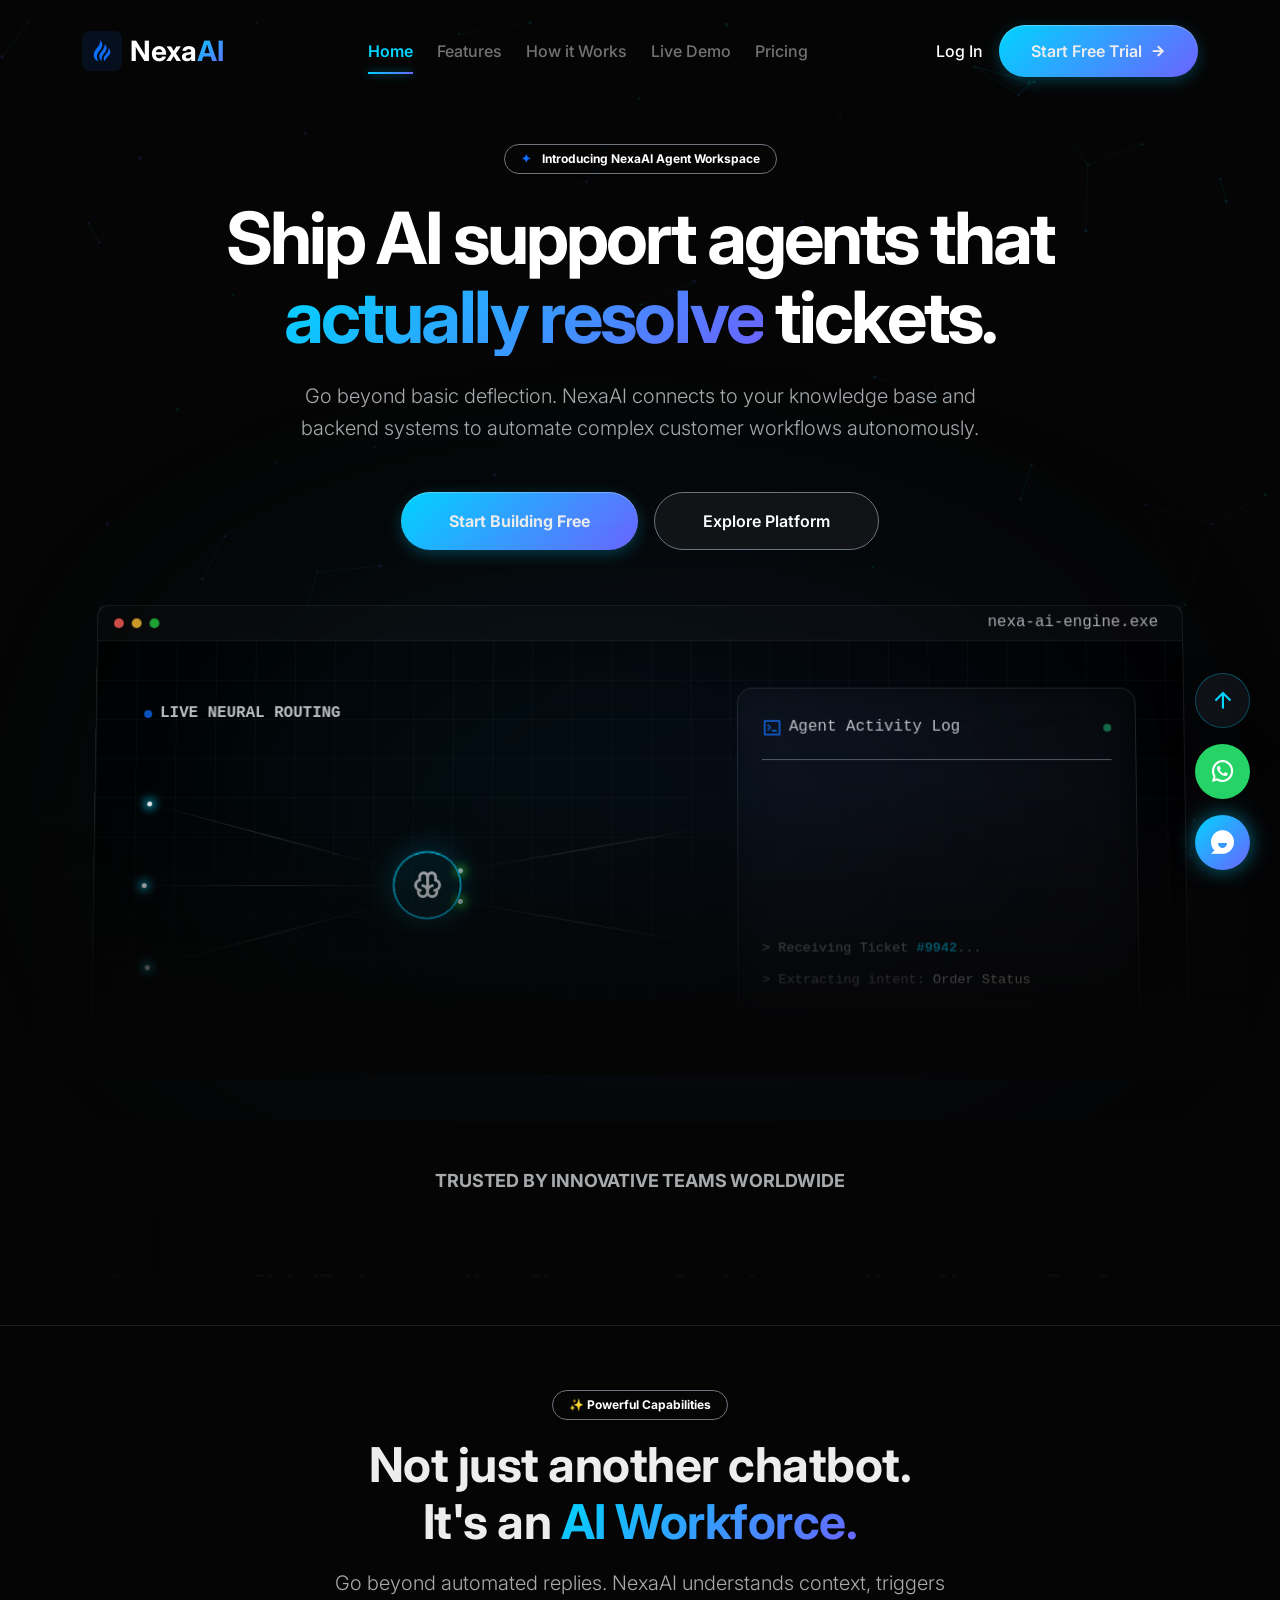
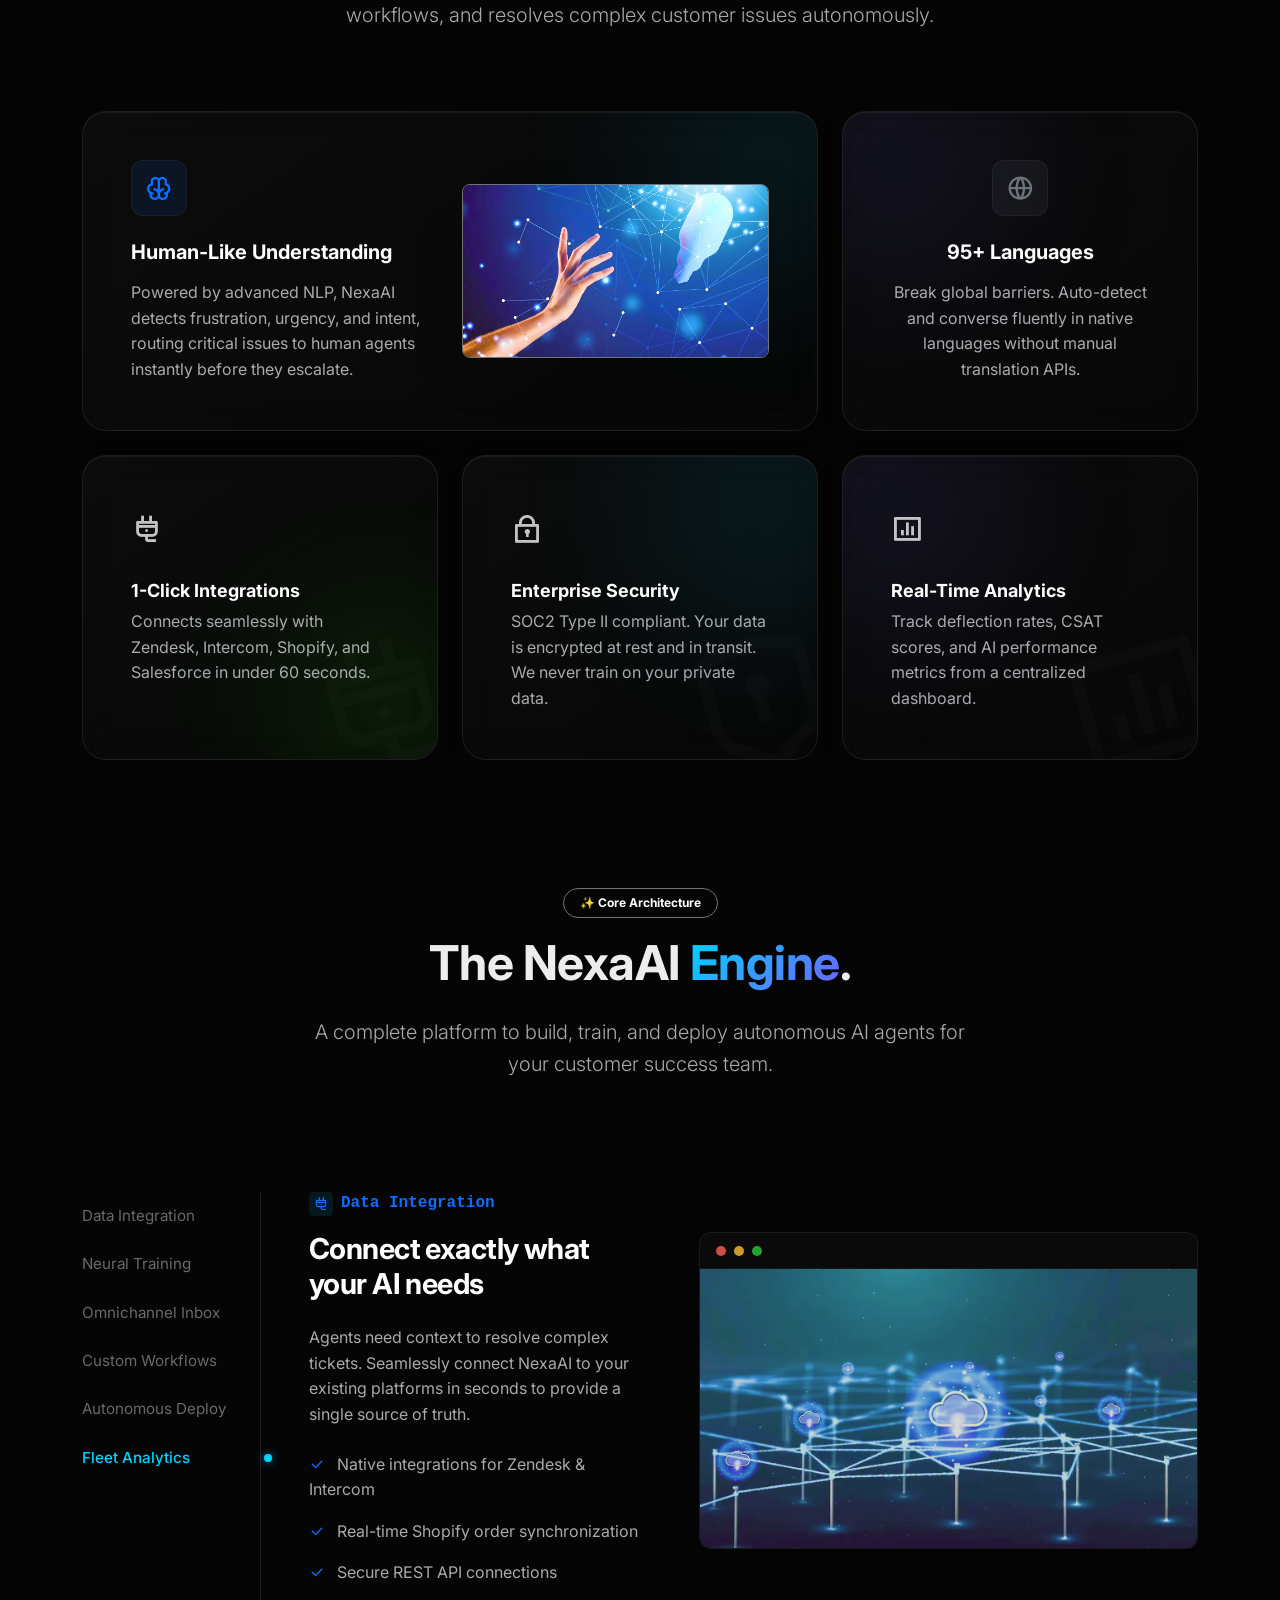
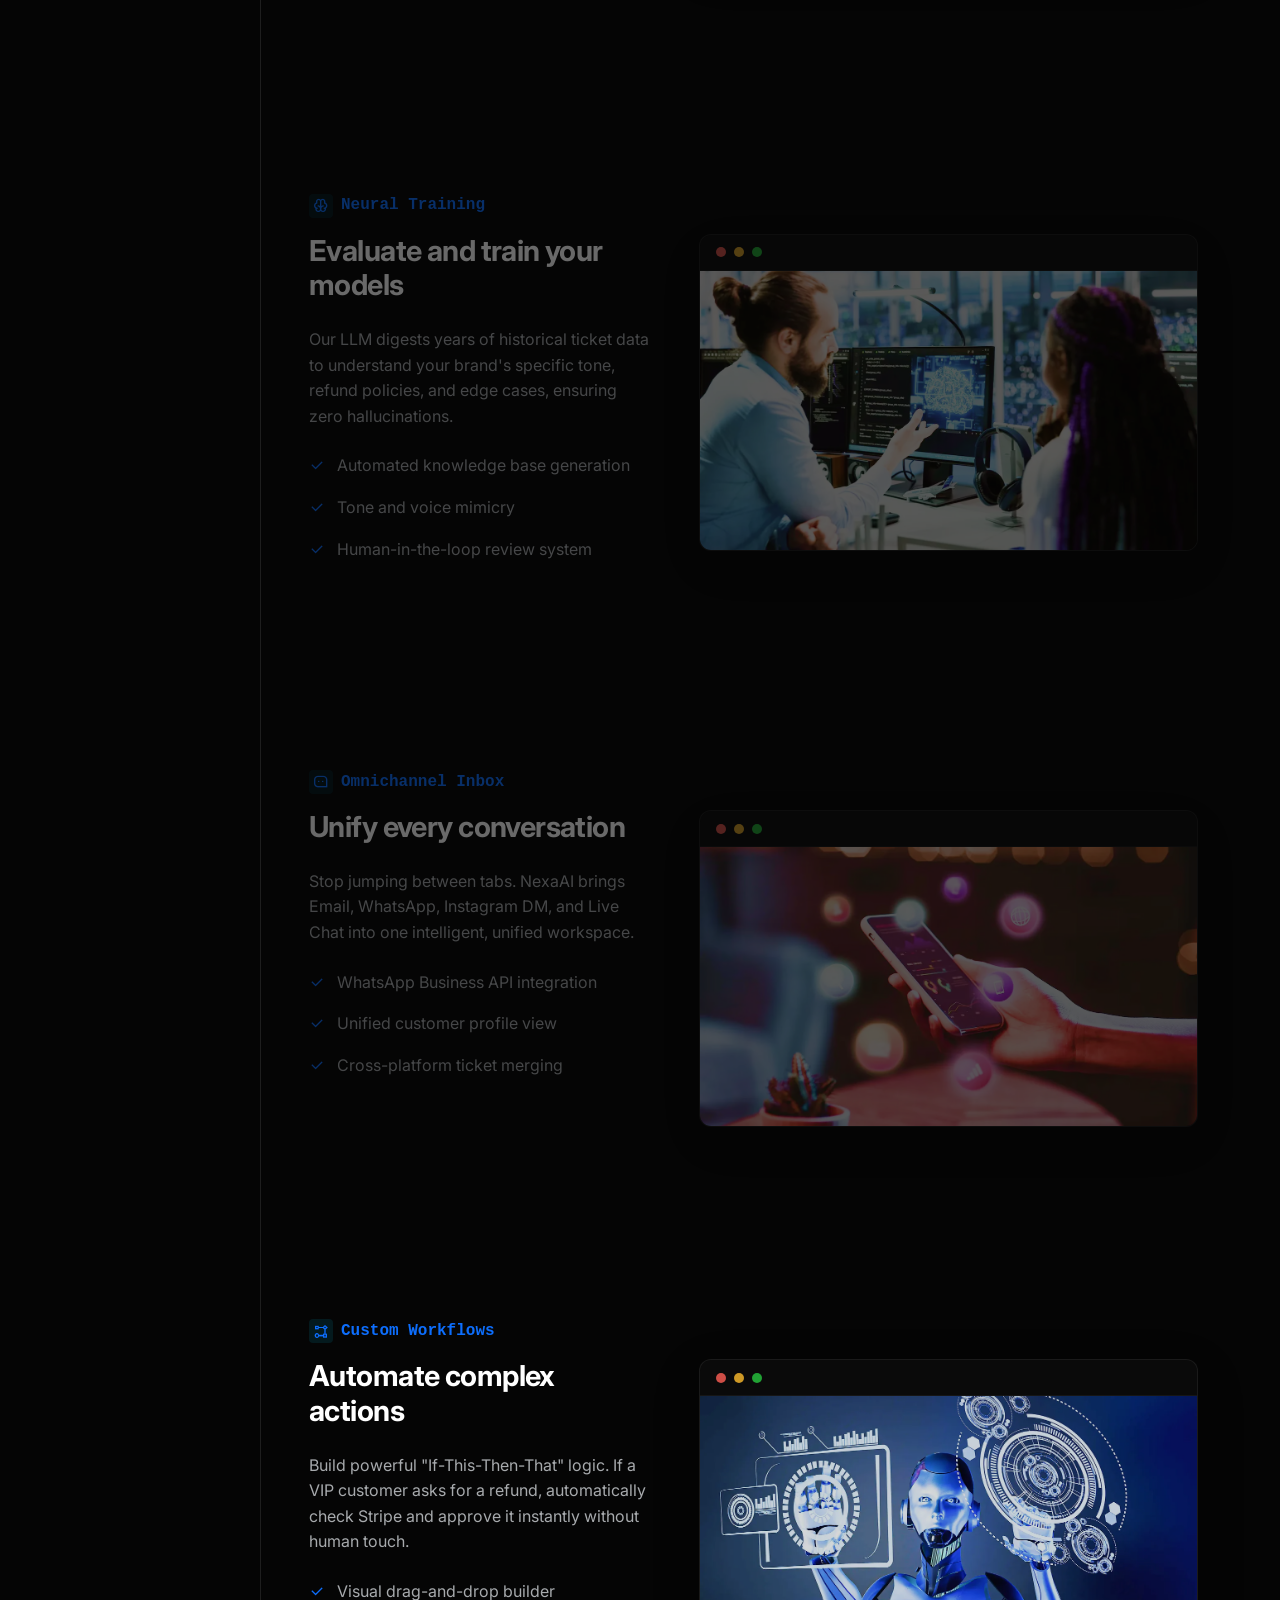
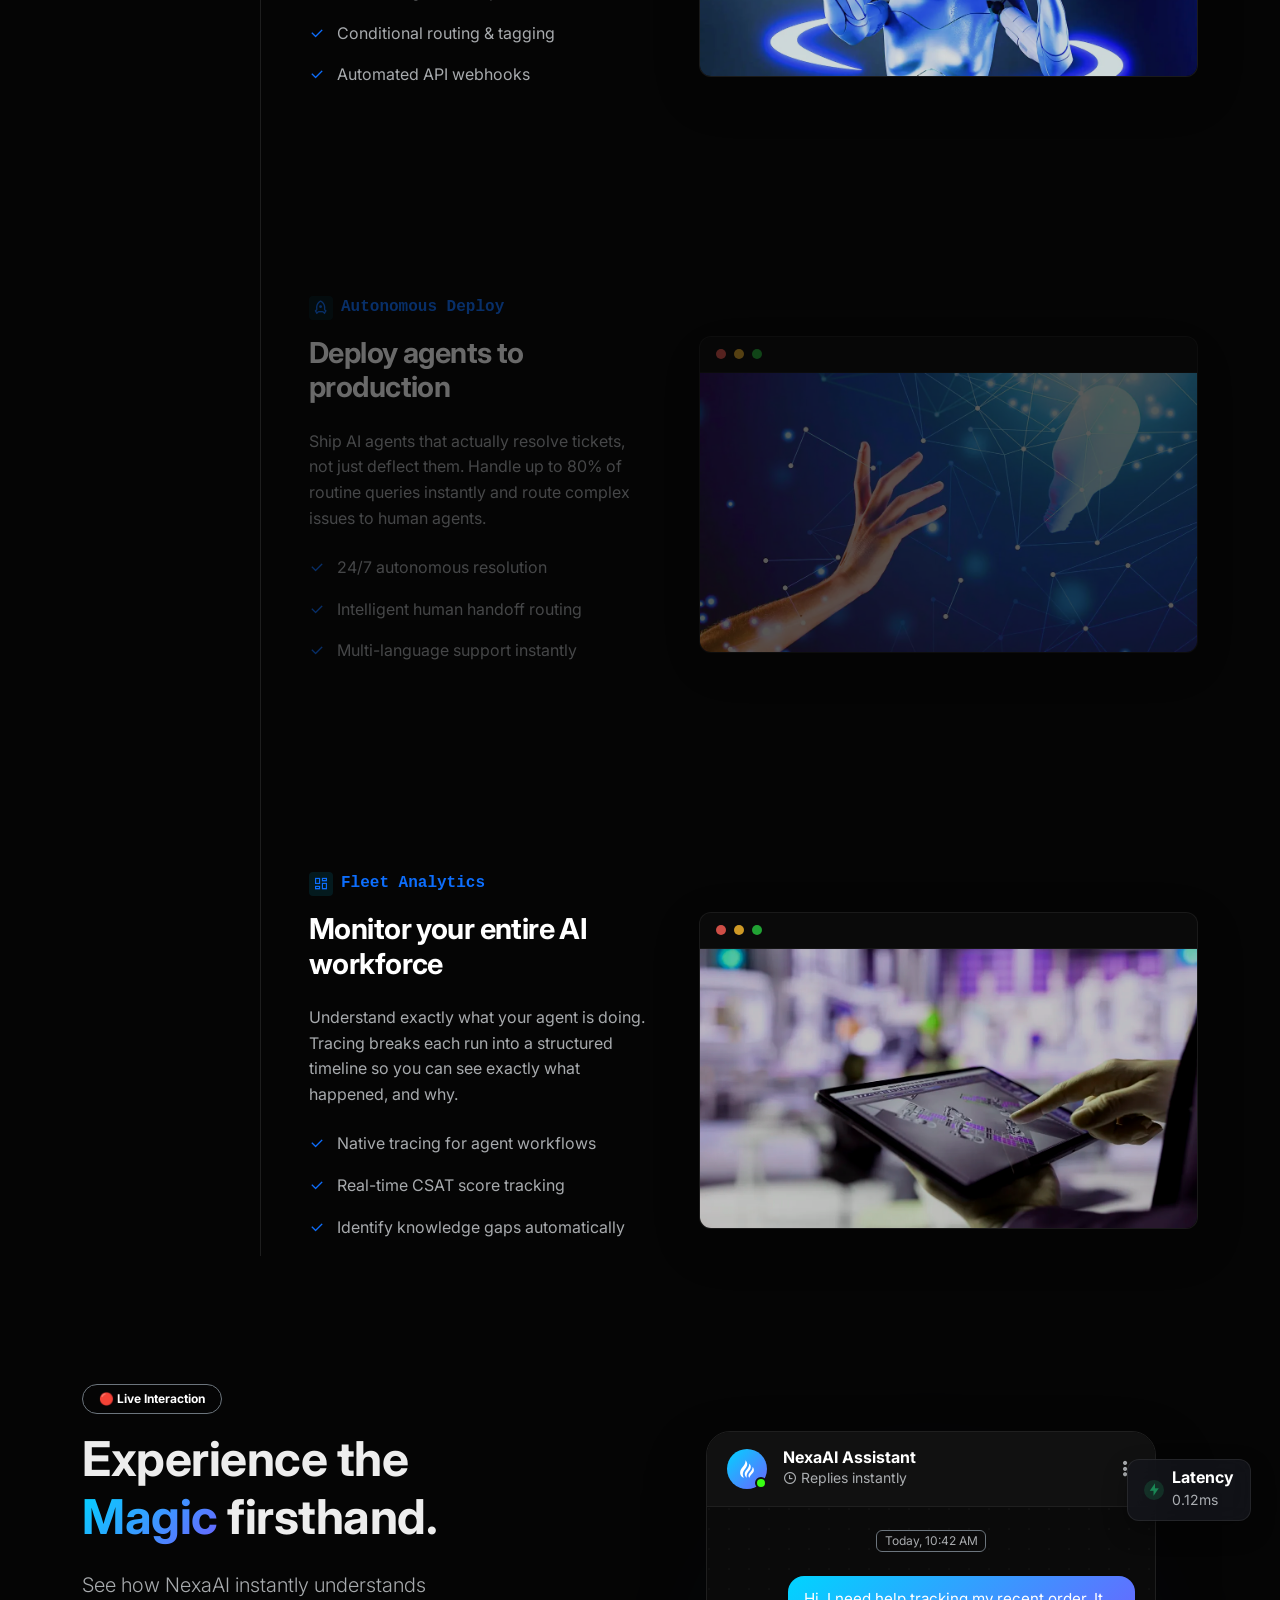
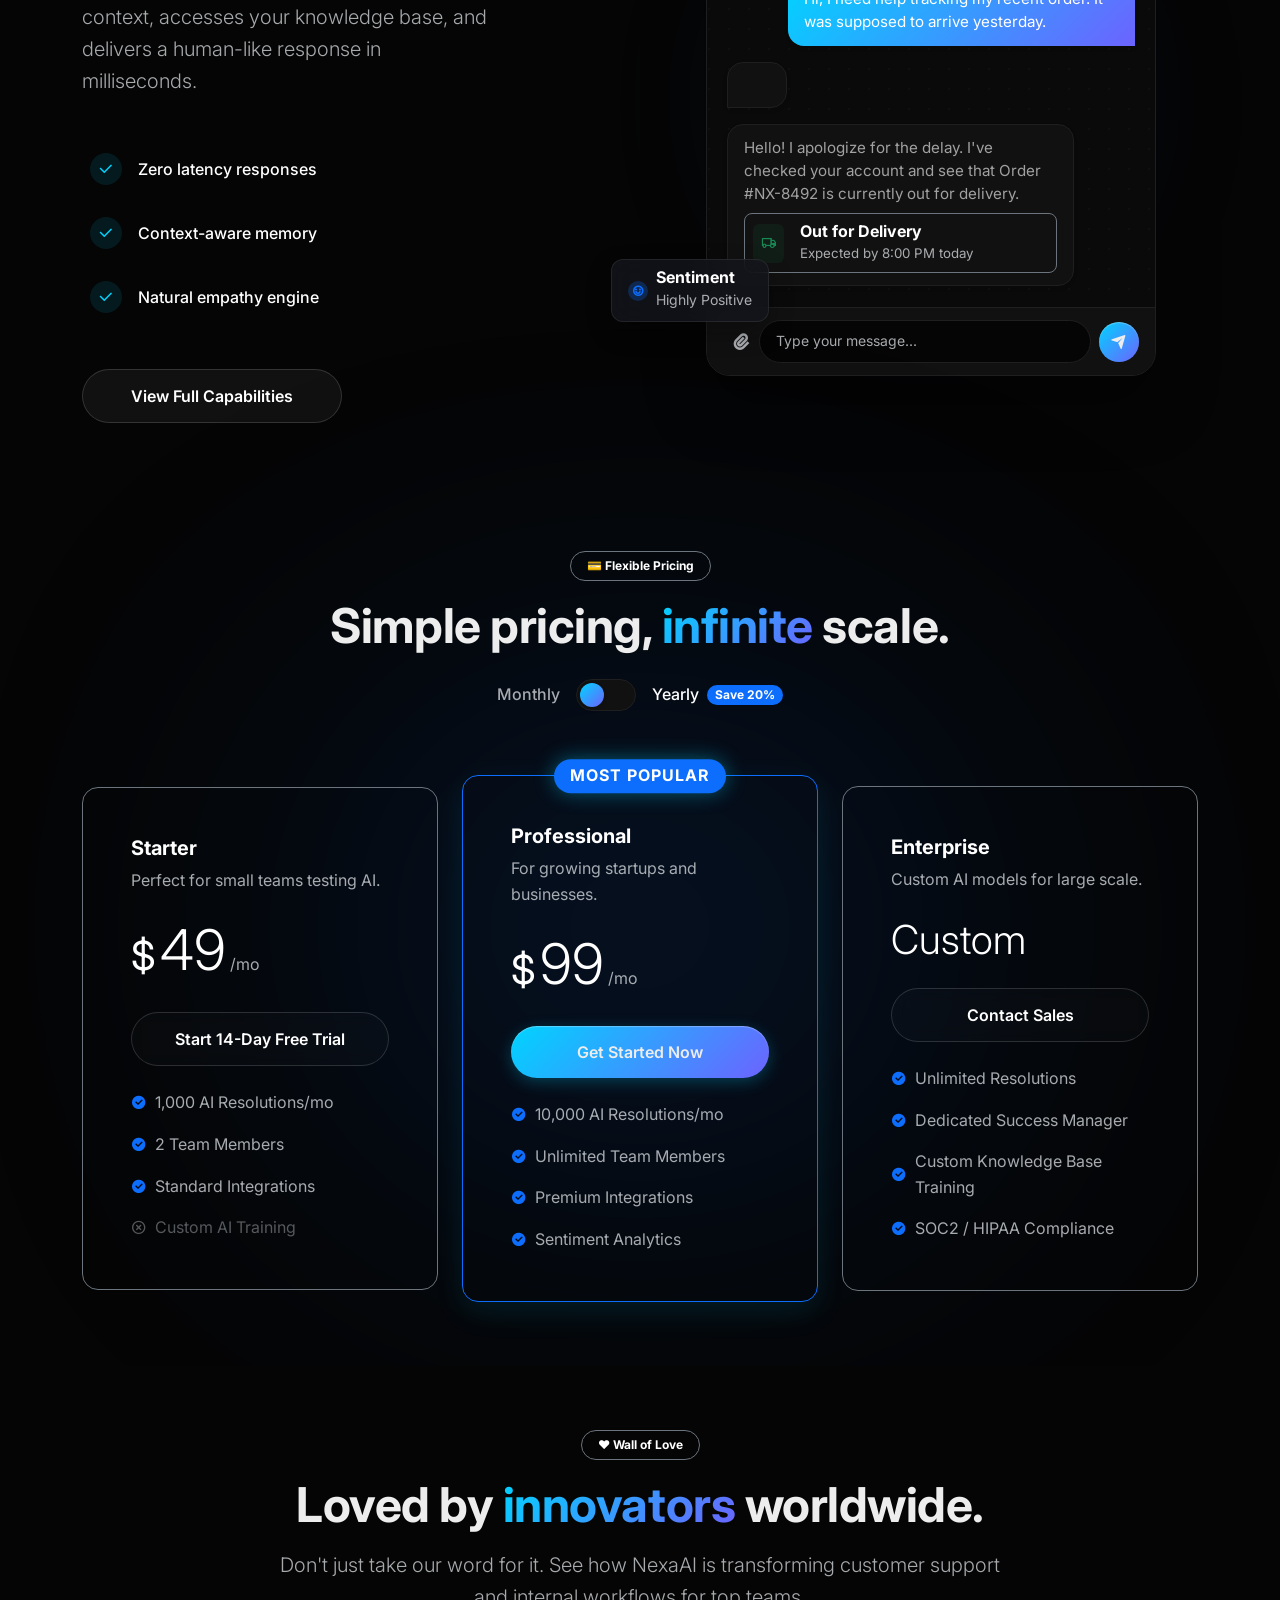
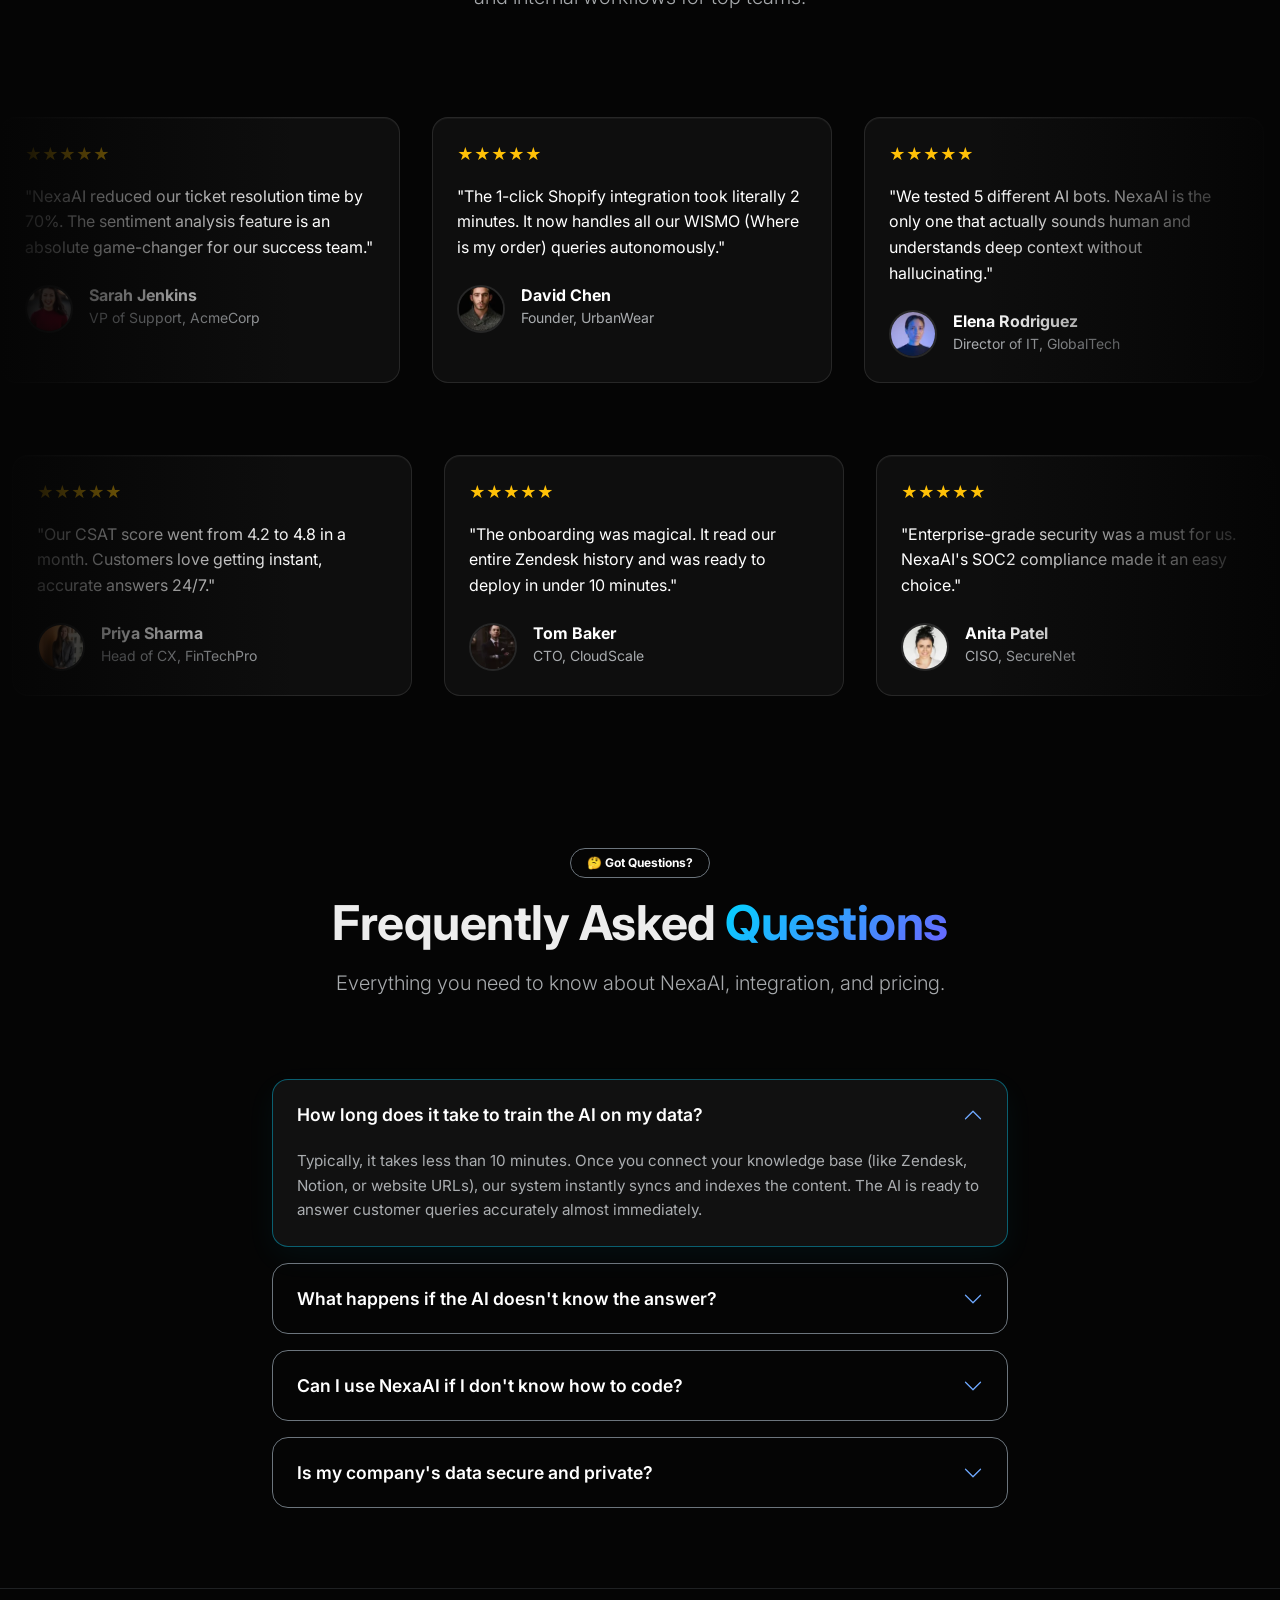
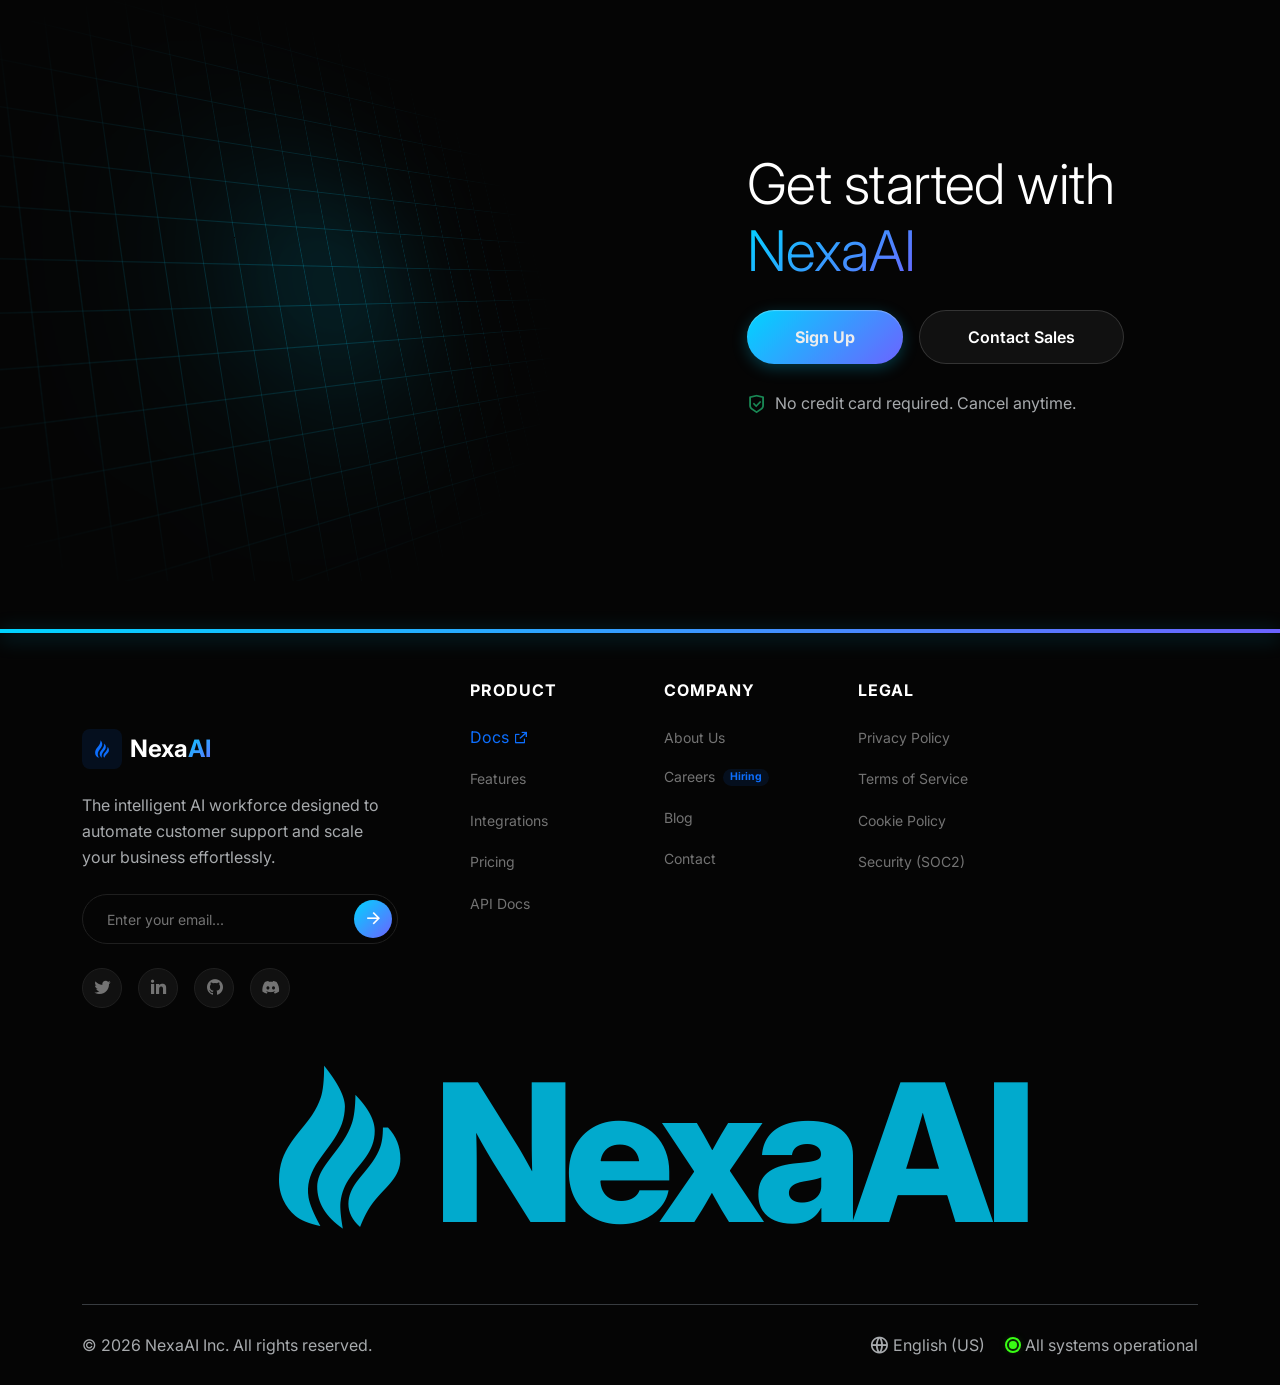
==== commit 4976cc70: "Ui issues fix" ====
--- a/index.html
+++ b/index.html
@@ -5,30 +5,28 @@
   <meta charset="UTF-8">
   <meta name="viewport" content="width=device-width, initial-scale=1.0, maximum-scale=5.0">
   <meta http-equiv="X-UA-Compatible" content="ie=edge">
-  
   <title>NexaAI - Premium SaaS & AI Startup HTML Template</title>
   <meta name="description" content="NexaAI is a premium, dark-theme HTML template built with Bootstrap 5. Perfect for AI startups, SaaS products, and tech agencies.">
   <meta name="keywords" content="AI, SaaS, Startup, Machine Learning, Chatbot, Bootstrap 5, HTML Template, Dark Mode, Tech">
-  <meta name="author" content="PriHarsh Design">
-
+  <meta name="author" content="studiocodexa">
+  
   <meta property="og:type" content="website">
-  <meta property="og:url" content="https://yourwebsite.com/">
+  <meta property="og:url" content="https://studiocodexa-nexa-ai.netlify.app/">
   <meta property="og:title" content="NexaAI - Premium SaaS & AI Startup HTML Template">
   <meta property="og:description" content="The intelligent AI workforce designed to automate customer support and scale your business effortlessly.">
-  <meta property="og:image" content="assets/images/og-image.jpg"> 
+  <meta property="og:image" content="assets/images/og-image.png">
   
   <meta property="twitter:card" content="summary_large_image">
-  <meta property="twitter:url" content="https://yourwebsite.com/">
+  <meta property="twitter:url" content="https://studiocodexa-nexa-ai.netlify.app/">
   <meta property="twitter:title" content="NexaAI - Premium SaaS & AI Startup HTML Template">
   <meta property="twitter:description" content="The intelligent AI workforce designed to automate customer support and scale your business effortlessly.">
-  <meta property="twitter:image" content="assets/images/twitter-card.jpg">
-
+  <meta property="twitter:image" content="assets/images/twitter-card.webp">
+  
   <link rel="icon" type="image/png" sizes="32x32" href="assets/images/favicon.ico">
-  
   <link rel="preconnect" href="https://fonts.googleapis.com">
   <link rel="preconnect" href="https://fonts.gstatic.com" crossorigin>
   <link href="https://fonts.googleapis.com/css2?family=Inter:wght@400;500;600;700&family=Manrope:wght@600;700;800&display=swap" rel="stylesheet">
-
+  
   <link href="assets/css/bootstrap.min.css" rel="stylesheet">
   <link href="assets/css/remixicon.css" rel="stylesheet">
   <link href="assets/css/aos.css" rel="stylesheet">
@@ -42,18 +40,17 @@
     <header class="nx-header fixed-top" id="nxHeader">
       <div class="container">
         <nav class="navbar navbar-expand-lg">
-
-          <a class="navbar-brand d-flex align-items-center gap-2" href="#home">
+          <a class="navbar-brand d-flex align-items-center gap-2" href="#home" aria-label="NexaAI Home">
             <div class="brand-icon bg-primary bg-opacity-10 text-primary rounded-3 p-2 d-flex align-items-center justify-content-center">
               <i class="ri-blaze-fill fs-4 line-height-1"></i>
             </div>
             <span class="font-display fw-bold fs-3 text-white">Nexa<span class="text-gradient">AI</span></span>
           </a>
-
-          <button class="navbar-toggler border-0 shadow-none px-0" type="button" data-bs-toggle="collapse" data-bs-target="#nxNavbar">
+          
+          <button class="navbar-toggler border-0 shadow-none px-0" type="button" data-bs-toggle="collapse" data-bs-target="#nxNavbar" aria-label="Toggle navigation">
             <i class="ri-menu-4-line fs-2 text-white"></i>
           </button>
-
+          
           <div class="collapse navbar-collapse" id="nxNavbar">
             <ul class="navbar-nav mx-auto gap-1 gap-lg-4">
               <li class="nav-item"><a class="nav-link" href="#home">Home</a></li>
@@ -62,945 +59,869 @@
               <li class="nav-item"><a class="nav-link" href="#demo">Live Demo</a></li>
               <li class="nav-item"><a class="nav-link" href="#pricing">Pricing</a></li>
             </ul>
-
             <div class="d-flex flex-column flex-lg-row align-items-lg-center gap-3 mt-4 mt-lg-0">
               <a href="#" class="login-link text-white text-decoration-none fw-medium d-none d-lg-block">Log In</a>
               <a href="#demo" class="btn btn-glow rounded-pill">Start Free Trial <i class="ri-arrow-right-line"></i></a>
             </div>
           </div>
-
         </nav>
       </div>
     </header>
 
-    <section id="home" class="hero-section text-center position-relative z-index-2 pb-5 pt-lg-5">
-      <div id="tsparticles-network" class="position-absolute top-0 start-0 w-100 h-100"></div>
-
-      <div class="container position-relative pt-5 mt-5 z-index-2">
-
-        <div class="badge rounded-pill border border-secondary text-white px-3 py-2 mb-4 bg-elevated shadow-sm mx-auto" data-aos="fade-down">
-          <span class="text-primary me-2">✦</span> Introducing NexaAI Agent Workspace
-        </div>
-
-        <h1 class="display-2 fw-bold text-white mb-4 mx-auto" data-aos="fade-up" data-aos-delay="100">
-          Ship AI support agents that <br class="d-none d-md-block"><span class="text-gradient">actually resolve</span> tickets.
-        </h1>
-
-        <p class="lead text-muted mx-auto mb-5" data-aos="fade-up" data-aos-delay="200">
-          Go beyond basic deflection. NexaAI connects to your knowledge base and backend systems to automate complex customer workflows autonomously.
-        </p>
-
-        <div class="d-flex flex-column flex-sm-row justify-content-center gap-3 mb-5" data-aos="fade-up" data-aos-delay="300">
-          <a href="#pricing" class="btn btn-primary btn-lg rounded-pill px-5 py-3 fw-bold shadow-primary">Start Building Free</a>
-          <a href="#how-it-works" class="btn btn-outline-light btn-lg rounded-pill px-5 py-3 border-secondary bg-elevated text-white">Explore Platform</a>
-        </div>
-
-        <div class="hero-visual-wrapper mt-5 position-relative" data-aos="fade-up" data-aos-delay="400">
-          <div class="hero-glow-backdrop"></div>
-
-          <div class="nx-browser-frame shadow-2xl mx-auto position-relative z-index-2">
-            <div class="frame-header d-flex align-items-center gap-2 px-3 py-2">
-              <span class="window-dot dot-close"></span>
-              <span class="window-dot dot-minimize"></span>
-              <span class="window-dot dot-maximize"></span>
-              <span class="ms-auto text-muted fs-xs font-monospace px-2">nexa-ai-engine.exe</span>
-            </div>
-
-            <div class="ai-live-interface text-start p-3 p-md-4 p-lg-5">
-              <div class="row g-4 align-items-center">
-
-                <div class="col-md-7 d-flex flex-column justify-content-center">
-                  <div class="h6 text-white opacity-75 mb-4 font-monospace fs-sm text-uppercase d-flex align-items-center gap-2">
-                    <span class="pulse-dot bg-primary"></span> Live Neural Routing
-                  </div>
-
-                  <div class="data-network position-relative mt-3">
-                    <div class="ai-brain-node">
-                      <div class="brain-ring ring-1"></div>
-                      <div class="brain-ring ring-2"></div>
-                      <div class="brain-ring ring-3"></div>
-                      <i class="ri-brain-line text-white position-relative z-index-2 fs-2"></i>
-                    </div>
-                    <div class="data-track track-1"><div class="data-packet packet-blue"></div></div>
-                    <div class="data-track track-2"><div class="data-packet packet-blue"></div></div>
-                    <div class="data-track track-3"><div class="data-packet packet-blue"></div></div>
-                    <div class="data-track track-out-1"><div class="data-packet packet-green"></div></div>
-                    <div class="data-track track-out-2"><div class="data-packet packet-green"></div></div>
-                  </div>
-                </div>
-
-                <div class="col-md-5">
-                  <div class="terminal-window rounded-4 p-4 h-100 position-relative overflow-hidden">
-                    <div class="terminal-glare"></div>
-                    <div class="d-flex align-items-center mb-4 border-bottom border-secondary pb-3 opacity-75">
-                      <i class="ri-terminal-box-line text-primary me-2 fs-5"></i>
-                      <span class="text-white font-monospace fs-sm">Agent Activity Log</span>
-                      <span class="pulse-dot ms-auto bg-success"></span>
-                    </div>
-
-                    <div class="terminal-logs font-monospace" id="liveTerminal">
-                    </div>
-                  </div>
-                </div>
-
-              </div>
-            </div>
-          </div>
-          <div class="hero-bottom-fade"></div>
-        </div>
-      </div>
-    </section>
-
-    <section class="nx-clients-section py-5 position-relative z-index-2 border-bottom border-secondary border-opacity-25">
-      <div class="container text-center mb-4">
-        <h2 class="text-muted display-6 fw-bold fs-sm text-uppercase mb-0">Trusted by innovative teams worldwide</h2>
-      </div>
-
-      <div class="nx-marquee-wrapper">
-        <div class="nx-marquee-content">
-          <div class="h4 client-logo-text mb-0">AcmeCorp</div>
-          <div class="h4 client-logo-text mb-0">GlobalTech</div>
-          <div class="h4 client-logo-text mb-0">NexusFlow</div>
-          <div class="h4 client-logo-text mb-0">AuraLabs</div>
-          <div class="h4 client-logo-text mb-0">VertexAI</div>
-          <div class="h4 client-logo-text mb-0">DataSync</div>
-          <div class="h4 client-logo-text mb-0">AcmeCorp</div>
-          <div class="h4 client-logo-text mb-0">GlobalTech</div>
-          <div class="h4 client-logo-text mb-0">NexusFlow</div>
-          <div class="h4 client-logo-text mb-0">AuraLabs</div>
-          <div class="h4 client-logo-text mb-0">VertexAI</div>
-          <div class="h4 client-logo-text mb-0">DataSync</div>
-        </div>
-      </div>
-    </section>
-
-    <section id="features" class="nx-features-section section-padding position-relative z-index-2">
-      <div class="container">
-
-        <div class="row justify-content-center text-center mb-5 pb-3">
-          <div class="col-lg-8" data-aos="fade-up">
-            <div class="badge rounded-pill border border-secondary text-white px-3 py-2 mb-3 bg-elevated shadow-sm">
-              ✨ Powerful Capabilities
-            </div>
-            <h2 class="display-5 fw-bold mb-3">Not just another chatbot. <br> It's an <span class="text-gradient">AI Workforce.</span></h2>
-            <p class="lead text-muted mx-auto">Go beyond automated replies. NexaAI understands context, triggers workflows, and resolves complex customer issues autonomously.</p>
-          </div>
-        </div>
-
-        <div class="row g-4">
-
-          <div class="col-lg-8" data-aos="fade-up" data-aos-delay="100">
-            <div class="nx-bento-card h-100 p-4 p-md-5 position-relative overflow-hidden">
-              <div class="card-glow"></div>
-              <div class="row align-items-center h-100 position-relative z-index-2">
-                <div class="col-md-6 mb-4 mb-md-0 pe-md-4">
-                  <div class="icon-box bg-primary bg-opacity-10 text-primary mb-4">
-                    <i class="ri-brain-line fs-3"></i>
-                  </div>
-                  <h3 class="h4 fw-bold text-white mb-3">Human-Like Understanding</h3>
-                  <p class="text-muted mb-0">Powered by advanced NLP, NexaAI detects frustration, urgency, and intent, routing critical issues to human agents instantly before they escalate.</p>
-                </div>
-                <div class="col-md-6 text-center">
-                  <img src="assets/images/human-like.jpg" class="img-fluid rounded-3 border border-secondary shadow-lg hw-img-filter" alt="AI Analytics">
-                </div>
-              </div>
-            </div>
-          </div>
-
-          <div class="col-lg-4" data-aos="fade-up" data-aos-delay="200">
-            <div class="nx-bento-card h-100 p-4 p-md-5 text-center position-relative overflow-hidden d-flex flex-column justify-content-center">
-              <div class="card-glow secondary"></div>
-              <div class="position-relative z-index-2">
-                <div class="icon-box bg-secondary bg-opacity-10 text-secondary mb-4 mx-auto">
-                  <i class="ri-global-line fs-3"></i>
-                </div>
-                <h3 class="h4 fw-bold text-white mb-3">95+ Languages</h3>
-                <p class="text-muted mb-0">Break global barriers. Auto-detect and converse fluently in native languages without manual translation APIs.</p>
-              </div>
-            </div>
-          </div>
-
-          <div class="col-lg-4" data-aos="fade-up" data-aos-delay="300">
-            <div class="nx-bento-card h-100 p-4 p-xl-5 position-relative overflow-hidden">
-              <div class="card-glow accent"></div>
-              <i class="ri-plug-line decorative-icon"></i>
-              <div class="position-relative z-index-2">
-                <i class="ri-plug-line fs-2 text-white mb-4 d-block opacity-75"></i>
-                <h3 class="h5 fw-bold text-white mb-2">1-Click Integrations</h3>
-                <p class="text-muted fs-sm mb-0">Connects seamlessly with Zendesk, Intercom, Shopify, and Salesforce in under 60 seconds.</p>
-              </div>
-            </div>
-          </div>
-
-          <div class="col-lg-4" data-aos="fade-up" data-aos-delay="400">
-            <div class="nx-bento-card h-100 p-4 p-xl-5 position-relative overflow-hidden">
-              <div class="card-glow"></div>
-              <i class="ri-shield-keyhole-line decorative-icon"></i>
-              <div class="position-relative z-index-2">
-                <i class="ri-lock-2-line fs-2 text-white mb-4 d-block opacity-75"></i>
-                <h3 class="h5 fw-bold text-white mb-2">Enterprise Security</h3>
-                <p class="text-muted fs-sm mb-0">SOC2 Type II compliant. Your data is encrypted at rest and in transit. We never train on your private data.</p>
-              </div>
-            </div>
-          </div>
-
-          <div class="col-lg-4" data-aos="fade-up" data-aos-delay="500">
-            <div class="nx-bento-card h-100 p-4 p-xl-5 position-relative overflow-hidden">
-              <div class="card-glow secondary"></div>
-              <i class="ri-bar-chart-box-line decorative-icon"></i>
-              <div class="position-relative z-index-2">
-                <i class="ri-bar-chart-box-line fs-2 text-white mb-4 d-block opacity-75"></i>
-                <h3 class="h5 fw-bold text-white mb-2">Real-Time Analytics</h3>
-                <p class="text-muted fs-sm mb-0">Track deflection rates, CSAT scores, and AI performance metrics from a centralized dashboard.</p>
-              </div>
-            </div>
-          </div>
-
-        </div>
-      </div>
-    </section>
-
-    <section id="how-it-works" class="hw-scroll-section section-padding position-relative z-index-2">
-      <div class="container">
-
-        <div class="row justify-content-center text-center mb-5 pb-lg-5">
-          <div class="col-lg-8" data-aos="fade-up">
-            <div class="badge rounded-pill border border-secondary text-white px-3 py-2 mb-3 bg-elevated shadow-sm">
-              ✨ Core Architecture
-            </div>
-            <h2 class="display-5 fw-bold mb-4">The NexaAI <span class="text-gradient">Engine</span>.</h2>
-            <p class="lead text-muted mx-auto">A complete platform to build, train, and deploy autonomous AI agents for your customer success team.</p>
-          </div>
-        </div>
-
-        <div class="row position-relative">
-
-          <div class="col-lg-2 d-none d-lg-block position-relative">
-            <div class="nx-sticky-nav">
-              <ul class="list-unstyled mb-0" id="nx-scroll-spy">
-                <li><a href="#step-integration" class="nav-link active">Data Integration</a></li>
-                <li><a href="#step-training" class="nav-link">Neural Training</a></li>
-                <li><a href="#step-omnichannel" class="nav-link">Omnichannel Inbox</a></li>
-                <li><a href="#step-workflows" class="nav-link">Custom Workflows</a></li>
-                <li><a href="#step-deployment" class="nav-link">Autonomous Deploy</a></li>
-                <li><a href="#step-analytics" class="nav-link">Fleet Analytics</a></li>
+    <main>
+      <section id="home" class="hero-section text-center position-relative z-index-2 pb-5 pt-lg-5">
+        <div id="tsparticles-network" class="position-absolute top-0 start-0 w-100 h-100"></div>
+        <div class="container position-relative pt-5 mt-5 z-index-2">
+          <div class="badge rounded-pill border border-secondary text-white px-3 py-2 mb-4 bg-elevated shadow-sm mx-auto" data-aos="fade-down">
+            <span class="text-primary me-2">✦</span> Introducing NexaAI Agent Workspace
+          </div>
+          <h1 class="display-2 fw-bold text-white mb-4 mx-auto" data-aos="fade-up" data-aos-delay="100">
+            Ship AI support agents that <br class="d-none d-md-block"><span class="text-gradient">actually resolve</span> tickets.
+          </h1>
+          <p class="lead text-muted mx-auto mb-5" data-aos="fade-up" data-aos-delay="200">
+            Go beyond basic deflection. NexaAI connects to your knowledge base and backend systems to automate complex customer workflows autonomously.
+          </p>
+          <div class="d-flex flex-column flex-sm-row justify-content-center gap-3 mb-5" data-aos="fade-up" data-aos-delay="300">
+            <a href="#pricing" class="btn btn-primary btn-lg rounded-pill px-5 py-3 fw-bold shadow-primary">Start Building Free</a>
+            <a href="#how-it-works" class="btn btn-outline-light btn-lg rounded-pill px-5 py-3 border-secondary bg-elevated text-white">Explore Platform</a>
+          </div>
+          <div class="hero-visual-wrapper mt-5 position-relative" data-aos="fade-up" data-aos-delay="400">
+            <div class="hero-glow-backdrop"></div>
+            <div class="nx-browser-frame shadow-2xl mx-auto position-relative z-index-2">
+              <div class="frame-header d-flex align-items-center gap-2 px-3 py-2">
+                <span class="window-dot dot-close"></span>
+                <span class="window-dot dot-minimize"></span>
+                <span class="window-dot dot-maximize"></span>
+                <span class="ms-auto text-muted fs-xs font-monospace px-2">nexa-ai-engine.exe</span>
+              </div>
+              <div class="ai-live-interface text-start p-3 p-md-4 p-lg-5">
+                <div class="row g-4 align-items-center">
+                  <div class="col-md-7 d-flex flex-column justify-content-center">
+                    <div class="h6 text-white opacity-75 mb-4 font-monospace fs-sm text-uppercase d-flex align-items-center gap-2">
+                      <span class="pulse-dot bg-primary"></span> Live Neural Routing
+                    </div>
+                    <div class="data-network position-relative mt-3">
+                      <div class="ai-brain-node">
+                        <div class="brain-ring ring-1"></div>
+                        <div class="brain-ring ring-2"></div>
+                        <div class="brain-ring ring-3"></div>
+                        <i class="ri-brain-line text-white position-relative z-index-2 fs-2"></i>
+                      </div>
+                      <div class="data-track track-1"><div class="data-packet packet-blue"></div></div>
+                      <div class="data-track track-2"><div class="data-packet packet-blue"></div></div>
+                      <div class="data-track track-3"><div class="data-packet packet-blue"></div></div>
+                      <div class="data-track track-out-1"><div class="data-packet packet-green"></div></div>
+                      <div class="data-track track-out-2"><div class="data-packet packet-green"></div></div>
+                    </div>
+                  </div>
+                  <div class="col-md-5">
+                    <div class="terminal-window rounded-4 p-4 h-100 position-relative overflow-hidden">
+                      <div class="terminal-glare"></div>
+                      <div class="d-flex align-items-center mb-4 border-bottom border-secondary pb-3 opacity-75">
+                        <i class="ri-terminal-box-line text-primary me-2 fs-5"></i>
+                        <span class="text-white font-monospace fs-sm">Agent Activity Log</span>
+                        <span class="pulse-dot ms-auto bg-success"></span>
+                      </div>
+                      <div class="terminal-logs font-monospace" id="liveTerminal"></div>
+                    </div>
+                  </div>
+                </div>
+              </div>
+            </div>
+            <div class="hero-bottom-fade"></div>
+          </div>
+        </div>
+      </section>
+
+      <section class="nx-clients-section py-5 position-relative z-index-2 border-bottom border-secondary border-opacity-25">
+        <div class="container text-center mb-4">
+          <h2 class="text-muted display-6 fw-bold fs-sm text-uppercase mb-0">Trusted by innovative teams worldwide</h2>
+        </div>
+        <div class="nx-marquee-wrapper">
+          <div class="nx-marquee-content">
+            <div class="h4 client-logo-text mb-0">AcmeCorp</div>
+            <div class="h4 client-logo-text mb-0">GlobalTech</div>
+            <div class="h4 client-logo-text mb-0">NexusFlow</div>
+            <div class="h4 client-logo-text mb-0">AuraLabs</div>
+            <div class="h4 client-logo-text mb-0">VertexAI</div>
+            <div class="h4 client-logo-text mb-0">DataSync</div>
+            <div class="h4 client-logo-text mb-0">AcmeCorp</div>
+            <div class="h4 client-logo-text mb-0">GlobalTech</div>
+            <div class="h4 client-logo-text mb-0">NexusFlow</div>
+            <div class="h4 client-logo-text mb-0">AuraLabs</div>
+            <div class="h4 client-logo-text mb-0">VertexAI</div>
+            <div class="h4 client-logo-text mb-0">DataSync</div>
+          </div>
+        </div>
+      </section>
+
+      <section id="features" class="nx-features-section section-padding position-relative z-index-2">
+        <div class="container">
+          <div class="row justify-content-center text-center mb-5 pb-3">
+            <div class="col-lg-8" data-aos="fade-up">
+              <div class="badge rounded-pill border border-secondary text-white px-3 py-2 mb-3 bg-elevated shadow-sm">
+                ✨ Powerful Capabilities
+              </div>
+              <h2 class="display-5 fw-bold mb-3">Not just another chatbot. <br> It's an <span class="text-gradient">AI Workforce.</span></h2>
+              <p class="lead text-muted mx-auto">Go beyond automated replies. NexaAI understands context, triggers workflows, and resolves complex customer issues autonomously.</p>
+            </div>
+          </div>
+          <div class="row g-4">
+            <div class="col-lg-8" data-aos="fade-up" data-aos-delay="100">
+              <div class="nx-bento-card h-100 p-4 p-md-5 position-relative overflow-hidden">
+                <div class="card-glow"></div>
+                <div class="row align-items-center h-100 position-relative z-index-2">
+                  <div class="col-md-6 mb-4 mb-md-0 pe-md-4">
+                    <div class="icon-box bg-primary bg-opacity-10 text-primary mb-4">
+                      <i class="ri-brain-line fs-3"></i>
+                    </div>
+                    <h3 class="h4 fw-bold text-white mb-3">Human-Like Understanding</h3>
+                    <p class="text-muted mb-0">Powered by advanced NLP, NexaAI detects frustration, urgency, and intent, routing critical issues to human agents instantly before they escalate.</p>
+                  </div>
+                  <div class="col-md-6 text-center">
+                    <img src="assets/images/human-like.webp" class="img-fluid rounded-3 border border-secondary shadow-lg hw-img-filter" alt="AI Analytics">
+                  </div>
+                </div>
+              </div>
+            </div>
+            <div class="col-lg-4" data-aos="fade-up" data-aos-delay="200">
+              <div class="nx-bento-card h-100 p-4 p-md-5 text-center position-relative overflow-hidden d-flex flex-column justify-content-center">
+                <div class="card-glow secondary"></div>
+                <div class="position-relative z-index-2">
+                  <div class="icon-box bg-secondary bg-opacity-10 text-secondary mb-4 mx-auto">
+                    <i class="ri-global-line fs-3"></i>
+                  </div>
+                  <h3 class="h4 fw-bold text-white mb-3">95+ Languages</h3>
+                  <p class="text-muted mb-0">Break global barriers. Auto-detect and converse fluently in native languages without manual translation APIs.</p>
+                </div>
+              </div>
+            </div>
+            <div class="col-lg-4" data-aos="fade-up" data-aos-delay="300">
+              <div class="nx-bento-card h-100 p-4 p-xl-5 position-relative overflow-hidden">
+                <div class="card-glow accent"></div>
+                <i class="ri-plug-line decorative-icon"></i>
+                <div class="position-relative z-index-2">
+                  <i class="ri-plug-line fs-2 text-white mb-4 d-block opacity-75"></i>
+                  <h3 class="h5 fw-bold text-white mb-2">1-Click Integrations</h3>
+                  <p class="text-muted fs-sm mb-0">Connects seamlessly with Zendesk, Intercom, Shopify, and Salesforce in under 60 seconds.</p>
+                </div>
+              </div>
+            </div>
+            <div class="col-lg-4" data-aos="fade-up" data-aos-delay="400">
+              <div class="nx-bento-card h-100 p-4 p-xl-5 position-relative overflow-hidden">
+                <div class="card-glow"></div>
+                <i class="ri-shield-keyhole-line decorative-icon"></i>
+                <div class="position-relative z-index-2">
+                  <i class="ri-lock-2-line fs-2 text-white mb-4 d-block opacity-75"></i>
+                  <h3 class="h5 fw-bold text-white mb-2">Enterprise Security</h3>
+                  <p class="text-muted fs-sm mb-0">SOC2 Type II compliant. Your data is encrypted at rest and in transit. We never train on your private data.</p>
+                </div>
+              </div>
+            </div>
+            <div class="col-lg-4" data-aos="fade-up" data-aos-delay="500">
+              <div class="nx-bento-card h-100 p-4 p-xl-5 position-relative overflow-hidden">
+                <div class="card-glow secondary"></div>
+                <i class="ri-bar-chart-box-line decorative-icon"></i>
+                <div class="position-relative z-index-2">
+                  <i class="ri-bar-chart-box-line fs-2 text-white mb-4 d-block opacity-75"></i>
+                  <h3 class="h5 fw-bold text-white mb-2">Real-Time Analytics</h3>
+                  <p class="text-muted fs-sm mb-0">Track deflection rates, CSAT scores, and AI performance metrics from a centralized dashboard.</p>
+                </div>
+              </div>
+            </div>
+          </div>
+        </div>
+      </section>
+
+      <section id="how-it-works" class="hw-scroll-section section-padding position-relative z-index-2">
+        <div class="container">
+          <div class="row justify-content-center text-center mb-5 pb-lg-5">
+            <div class="col-lg-8" data-aos="fade-up">
+              <div class="badge rounded-pill border border-secondary text-white px-3 py-2 mb-3 bg-elevated shadow-sm">
+                ✨ Core Architecture
+              </div>
+              <h2 class="display-5 fw-bold mb-4">The NexaAI <span class="text-gradient">Engine</span>.</h2>
+              <p class="lead text-muted mx-auto">A complete platform to build, train, and deploy autonomous AI agents for your customer success team.</p>
+            </div>
+          </div>
+          <div class="row position-relative">
+            <div class="col-lg-2 d-none d-lg-block position-relative">
+              <div class="nx-sticky-nav">
+                <ul class="list-unstyled mb-0" id="nx-scroll-spy">
+                  <li><a href="#step-integration" class="nav-link active">Data Integration</a></li>
+                  <li><a href="#step-training" class="nav-link">Neural Training</a></li>
+                  <li><a href="#step-omnichannel" class="nav-link">Omnichannel Inbox</a></li>
+                  <li><a href="#step-workflows" class="nav-link">Custom Workflows</a></li>
+                  <li><a href="#step-deployment" class="nav-link">Autonomous Deploy</a></li>
+                  <li><a href="#step-analytics" class="nav-link">Fleet Analytics</a></li>
+                </ul>
+              </div>
+            </div>
+            <div class="col-lg-10 nx-content-wrapper">
+              <div id="step-integration" class="nx-content-block">
+                <div class="d-flex align-items-center gap-2 mb-3">
+                  <div class="icon-box text-primary"><i class="ri-plug-line"></i></div>
+                  <div class="h6 text-primary mb-0 fw-bold font-monospace">Data Integration</div>
+                </div>
+                <div class="row g-5 align-items-start">
+                  <div class="col-xl-5">
+                    <h3 class="text-white fw-bold mb-4 display-6">Connect exactly what your AI needs</h3>
+                    <p class="text-muted mb-4">Agents need context to resolve complex tickets. Seamlessly connect NexaAI to your existing platforms in seconds to provide a single source of truth.</p>
+                    <ul class="list-unstyled text-muted d-flex flex-column gap-3">
+                      <li><i class="ri-check-line text-primary me-2"></i> Native integrations for Zendesk & Intercom</li>
+                      <li><i class="ri-check-line text-primary me-2"></i> Real-time Shopify order synchronization</li>
+                      <li><i class="ri-check-line text-primary me-2"></i> Secure REST API connections</li>
+                    </ul>
+                  </div>
+                  <div class="col-xl-7">
+                    <div class="nx-browser-frame shadow-lg">
+                      <div class="frame-header d-flex align-items-center gap-2 px-3 py-2">
+                        <span class="window-dot dot-close"></span><span class="window-dot dot-minimize"></span><span class="window-dot dot-maximize"></span>
+                      </div>
+                      <img src="assets/images/nx4.webp" alt="Integration" class="img-fluid w-100 hw-img-filter">
+                    </div>
+                  </div>
+                </div>
+              </div>
+              <div id="step-training" class="nx-content-block">
+                <div class="d-flex align-items-center gap-2 mb-3">
+                  <div class="icon-box text-primary"><i class="ri-brain-line"></i></div>
+                  <div class="h6 text-primary mb-0 fw-bold font-monospace">Neural Training</div>
+                </div>
+                <div class="row g-5 align-items-start">
+                  <div class="col-xl-5">
+                    <h3 class="text-white fw-bold mb-4 display-6">Evaluate and train your models</h3>
+                    <p class="text-muted mb-4">Our LLM digests years of historical ticket data to understand your brand's specific tone, refund policies, and edge cases, ensuring zero hallucinations.</p>
+                    <ul class="list-unstyled text-muted d-flex flex-column gap-3">
+                      <li><i class="ri-check-line text-primary me-2"></i> Automated knowledge base generation</li>
+                      <li><i class="ri-check-line text-primary me-2"></i> Tone and voice mimicry</li>
+                      <li><i class="ri-check-line text-primary me-2"></i> Human-in-the-loop review system</li>
+                    </ul>
+                  </div>
+                  <div class="col-xl-7">
+                    <div class="nx-browser-frame shadow-lg">
+                      <div class="frame-header d-flex align-items-center gap-2 px-3 py-2">
+                        <span class="window-dot dot-close"></span><span class="window-dot dot-minimize"></span><span class="window-dot dot-maximize"></span>
+                      </div>
+                      <img src="assets/images/natural-training.webp" alt="Training" class="img-fluid w-100 hw-img-filter">
+                    </div>
+                  </div>
+                </div>
+              </div>
+              <div id="step-omnichannel" class="nx-content-block">
+                <div class="d-flex align-items-center gap-2 mb-3">
+                  <div class="icon-box text-primary"><i class="ri-message-3-line"></i></div>
+                  <div class="h6 text-primary mb-0 fw-bold font-monospace">Omnichannel Inbox</div>
+                </div>
+                <div class="row g-5 align-items-start">
+                  <div class="col-xl-5">
+                    <h3 class="text-white fw-bold mb-4 display-6">Unify every conversation</h3>
+                    <p class="text-muted mb-4">Stop jumping between tabs. NexaAI brings Email, WhatsApp, Instagram DM, and Live Chat into one intelligent, unified workspace.</p>
+                    <ul class="list-unstyled text-muted d-flex flex-column gap-3">
+                      <li><i class="ri-check-line text-primary me-2"></i> WhatsApp Business API integration</li>
+                      <li><i class="ri-check-line text-primary me-2"></i> Unified customer profile view</li>
+                      <li><i class="ri-check-line text-primary me-2"></i> Cross-platform ticket merging</li>
+                    </ul>
+                  </div>
+                  <div class="col-xl-7">
+                    <div class="nx-browser-frame shadow-lg">
+                      <div class="frame-header d-flex align-items-center gap-2 px-3 py-2">
+                        <span class="window-dot dot-close"></span><span class="window-dot dot-minimize"></span><span class="window-dot dot-maximize"></span>
+                      </div>
+                      <img src="assets/images/omnichannal.webp" alt="Omnichannel" class="img-fluid w-100 hw-img-filter">
+                    </div>
+                  </div>
+                </div>
+              </div>
+              <div id="step-workflows" class="nx-content-block">
+                <div class="d-flex align-items-center gap-2 mb-3">
+                  <div class="icon-box text-primary"><i class="ri-flow-chart"></i></div>
+                  <div class="h6 text-primary mb-0 fw-bold font-monospace">Custom Workflows</div>
+                </div>
+                <div class="row g-5 align-items-start">
+                  <div class="col-xl-5">
+                    <h3 class="text-white fw-bold mb-4 display-6">Automate complex actions</h3>
+                    <p class="text-muted mb-4">Build powerful "If-This-Then-That" logic. If a VIP customer asks for a refund, automatically check Stripe and approve it instantly without human touch.</p>
+                    <ul class="list-unstyled text-muted d-flex flex-column gap-3">
+                      <li><i class="ri-check-line text-primary me-2"></i> Visual drag-and-drop builder</li>
+                      <li><i class="ri-check-line text-primary me-2"></i> Conditional routing & tagging</li>
+                      <li><i class="ri-check-line text-primary me-2"></i> Automated API webhooks</li>
+                    </ul>
+                  </div>
+                  <div class="col-xl-7">
+                    <div class="nx-browser-frame shadow-lg">
+                      <div class="frame-header d-flex align-items-center gap-2 px-3 py-2">
+                        <span class="window-dot dot-close"></span><span class="window-dot dot-minimize"></span><span class="window-dot dot-maximize"></span>
+                      </div>
+                      <img src="assets/images/workflow.webp" alt="Workflows" class="img-fluid w-100 hw-img-filter">
+                    </div>
+                  </div>
+                </div>
+              </div>
+              <div id="step-deployment" class="nx-content-block">
+                <div class="d-flex align-items-center gap-2 mb-3">
+                  <div class="icon-box text-primary"><i class="ri-rocket-line"></i></div>
+                  <div class="h6 text-primary mb-0 fw-bold font-monospace">Autonomous Deploy</div>
+                </div>
+                <div class="row g-5 align-items-start">
+                  <div class="col-xl-5">
+                    <h3 class="text-white fw-bold mb-4 display-6">Deploy agents to production</h3>
+                    <p class="text-muted mb-4">Ship AI agents that actually resolve tickets, not just deflect them. Handle up to 80% of routine queries instantly and route complex issues to human agents.</p>
+                    <ul class="list-unstyled text-muted d-flex flex-column gap-3">
+                      <li><i class="ri-check-line text-primary me-2"></i> 24/7 autonomous resolution</li>
+                      <li><i class="ri-check-line text-primary me-2"></i> Intelligent human handoff routing</li>
+                      <li><i class="ri-check-line text-primary me-2"></i> Multi-language support instantly</li>
+                    </ul>
+                  </div>
+                  <div class="col-xl-7">
+                    <div class="nx-browser-frame shadow-lg">
+                      <div class="frame-header d-flex align-items-center gap-2 px-3 py-2">
+                        <span class="window-dot dot-close"></span><span class="window-dot dot-minimize"></span><span class="window-dot dot-maximize"></span>
+                      </div>
+                      <img src="assets/images/human-like.webp" alt="Deployment" class="img-fluid w-100 hw-img-filter">
+                    </div>
+                  </div>
+                </div>
+              </div>
+              <div id="step-analytics" class="nx-content-block">
+                <div class="d-flex align-items-center gap-2 mb-3">
+                  <div class="icon-box text-primary"><i class="ri-dashboard-line"></i></div>
+                  <div class="h6 text-primary mb-0 fw-bold font-monospace">Fleet Analytics</div>
+                </div>
+                <div class="row g-5 align-items-start">
+                  <div class="col-xl-5">
+                    <h3 class="text-white fw-bold mb-4 display-6">Monitor your entire AI workforce</h3>
+                    <p class="text-muted mb-4">Understand exactly what your agent is doing. Tracing breaks each run into a structured timeline so you can see exactly what happened, and why.</p>
+                    <ul class="list-unstyled text-muted d-flex flex-column gap-3">
+                      <li><i class="ri-check-line text-primary me-2"></i> Native tracing for agent workflows</li>
+                      <li><i class="ri-check-line text-primary me-2"></i> Real-time CSAT score tracking</li>
+                      <li><i class="ri-check-line text-primary me-2"></i> Identify knowledge gaps automatically</li>
+                    </ul>
+                  </div>
+                  <div class="col-xl-7">
+                    <div class="nx-browser-frame shadow-lg">
+                      <div class="frame-header d-flex align-items-center gap-2 px-3 py-2">
+                        <span class="window-dot dot-close"></span><span class="window-dot dot-minimize"></span><span class="window-dot dot-maximize"></span>
+                      </div>
+                      <img src="assets/images/fleet-any.webp" alt="Analytics" class="img-fluid w-100 hw-img-filter">
+                    </div>
+                  </div>
+                </div>
+              </div>
+            </div>
+          </div>
+        </div>
+      </section>
+
+      <section id="demo" class="demo-section section-padding position-relative z-index-2">
+        <div class="container">
+          <div class="row align-items-center justify-content-between g-5">
+            <div class="col-lg-5 text-center text-lg-start pe-lg-5" data-aos="fade-right">
+              <div class="badge rounded-pill border border-secondary text-white px-3 py-2 mb-3 bg-elevated">
+                🔴 Live Interaction
+              </div>
+              <h2 class="display-5 fw-bold mb-4">Experience the <span class="text-gradient">Magic</span> firsthand.</h2>
+              <p class="lead text-muted mb-5">See how NexaAI instantly understands context, accesses your knowledge base, and delivers a human-like response in milliseconds.</p>
+              <ul class="list-unstyled mb-5 d-flex flex-column gap-3 text-start feature-list">
+                <li class="d-flex align-items-center gap-3 p-2 rounded-3 transition-base">
+                  <div class="nx-check-circle"><i class="ri-check-line"></i></div>
+                  <span class="text-white fw-medium">Zero latency responses</span>
+                </li>
+                <li class="d-flex align-items-center gap-3 p-2 rounded-3 transition-base">
+                  <div class="nx-check-circle"><i class="ri-check-line"></i></div>
+                  <span class="text-white fw-medium">Context-aware memory</span>
+                </li>
+                <li class="d-flex align-items-center gap-3 p-2 rounded-3 transition-base">
+                  <div class="nx-check-circle"><i class="ri-check-line"></i></div>
+                  <span class="text-white fw-medium">Natural empathy engine</span>
+                </li>
               </ul>
-            </div>
-          </div>
-
-          <div class="col-lg-10 nx-content-wrapper">
-
-            <div id="step-integration" class="nx-content-block">
-              <div class="d-flex align-items-center gap-2 mb-3">
-                <div class="icon-box text-primary"><i class="ri-plug-line"></i></div>
-                <div class="h6 text-primary mb-0 fw-bold font-monospace">Data Integration</div>
-              </div>
-              <div class="row g-5 align-items-start">
-                <div class="col-xl-5">
-                  <h3 class="text-white fw-bold mb-4 display-6">Connect exactly what your AI needs</h3>
-                  <p class="text-muted mb-4">Agents need context to resolve complex tickets. Seamlessly connect NexaAI to your existing platforms in seconds to provide a single source of truth.</p>
-                  <ul class="list-unstyled text-muted d-flex flex-column gap-3">
-                    <li><i class="ri-check-line text-primary me-2"></i> Native integrations for Zendesk & Intercom</li>
-                    <li><i class="ri-check-line text-primary me-2"></i> Real-time Shopify order synchronization</li>
-                    <li><i class="ri-check-line text-primary me-2"></i> Secure REST API connections</li>
-                  </ul>
-                </div>
-                <div class="col-xl-7">
-                  <div class="nx-browser-frame shadow-lg">
-                    <div class="frame-header d-flex align-items-center gap-2 px-3 py-2">
-                      <span class="window-dot dot-close"></span><span class="window-dot dot-minimize"></span><span class="window-dot dot-maximize"></span>
-                    </div>
-                    <img src="assets/images/nx4.jpg" alt="Integration" class="img-fluid w-100 hw-img-filter">
-                  </div>
-                </div>
-              </div>
-            </div>
-
-            <div id="step-training" class="nx-content-block">
-              <div class="d-flex align-items-center gap-2 mb-3">
-                <div class="icon-box text-primary"><i class="ri-brain-line"></i></div>
-                <div class="h6 text-primary mb-0 fw-bold font-monospace">Neural Training</div>
-              </div>
-              <div class="row g-5 align-items-start">
-                <div class="col-xl-5">
-                  <h3 class="text-white fw-bold mb-4 display-6">Evaluate and train your models</h3>
-                  <p class="text-muted mb-4">Our LLM digests years of historical ticket data to understand your brand's specific tone, refund policies, and edge cases, ensuring zero hallucinations.</p>
-                  <ul class="list-unstyled text-muted d-flex flex-column gap-3">
-                    <li><i class="ri-check-line text-primary me-2"></i> Automated knowledge base generation</li>
-                    <li><i class="ri-check-line text-primary me-2"></i> Tone and voice mimicry</li>
-                    <li><i class="ri-check-line text-primary me-2"></i> Human-in-the-loop review system</li>
-                  </ul>
-                </div>
-                <div class="col-xl-7">
-                  <div class="nx-browser-frame shadow-lg">
-                    <div class="frame-header d-flex align-items-center gap-2 px-3 py-2">
-                      <span class="window-dot dot-close"></span><span class="window-dot dot-minimize"></span><span class="window-dot dot-maximize"></span>
-                    </div>
-                    <img src="assets/images/natural-training.jpg" alt="Training" class="img-fluid w-100 hw-img-filter">
-                  </div>
-                </div>
-              </div>
-            </div>
-
-            <div id="step-omnichannel" class="nx-content-block">
-              <div class="d-flex align-items-center gap-2 mb-3">
-                <div class="icon-box text-primary"><i class="ri-message-3-line"></i></div>
-                <div class="h6 text-primary mb-0 fw-bold font-monospace">Omnichannel Inbox</div>
-              </div>
-              <div class="row g-5 align-items-start">
-                <div class="col-xl-5">
-                  <h3 class="text-white fw-bold mb-4 display-6">Unify every conversation</h3>
-                  <p class="text-muted mb-4">Stop jumping between tabs. NexaAI brings Email, WhatsApp, Instagram DM, and Live Chat into one intelligent, unified workspace.</p>
-                  <ul class="list-unstyled text-muted d-flex flex-column gap-3">
-                    <li><i class="ri-check-line text-primary me-2"></i> WhatsApp Business API integration</li>
-                    <li><i class="ri-check-line text-primary me-2"></i> Unified customer profile view</li>
-                    <li><i class="ri-check-line text-primary me-2"></i> Cross-platform ticket merging</li>
-                  </ul>
-                </div>
-                <div class="col-xl-7">
-                  <div class="nx-browser-frame shadow-lg">
-                    <div class="frame-header d-flex align-items-center gap-2 px-3 py-2">
-                      <span class="window-dot dot-close"></span><span class="window-dot dot-minimize"></span><span class="window-dot dot-maximize"></span>
-                    </div>
-                    <img src="assets/images/omnichannal.jpg" alt="Omnichannel" class="img-fluid w-100 hw-img-filter">
-                  </div>
-                </div>
-              </div>
-            </div>
-
-            <div id="step-workflows" class="nx-content-block">
-              <div class="d-flex align-items-center gap-2 mb-3">
-                <div class="icon-box text-primary"><i class="ri-flow-chart"></i></div>
-                <div class="h6 text-primary mb-0 fw-bold font-monospace">Custom Workflows</div>
-              </div>
-              <div class="row g-5 align-items-start">
-                <div class="col-xl-5">
-                  <h3 class="text-white fw-bold mb-4 display-6">Automate complex actions</h3>
-                  <p class="text-muted mb-4">Build powerful "If-This-Then-That" logic. If a VIP customer asks for a refund, automatically check Stripe and approve it instantly without human touch.</p>
-                  <ul class="list-unstyled text-muted d-flex flex-column gap-3">
-                    <li><i class="ri-check-line text-primary me-2"></i> Visual drag-and-drop builder</li>
-                    <li><i class="ri-check-line text-primary me-2"></i> Conditional routing & tagging</li>
-                    <li><i class="ri-check-line text-primary me-2"></i> Automated API webhooks</li>
-                  </ul>
-                </div>
-                <div class="col-xl-7">
-                  <div class="nx-browser-frame shadow-lg">
-                    <div class="frame-header d-flex align-items-center gap-2 px-3 py-2">
-                      <span class="window-dot dot-close"></span><span class="window-dot dot-minimize"></span><span class="window-dot dot-maximize"></span>
-                    </div>
-                    <img src="assets/images/workflow.jpg" alt="Workflows" class="img-fluid w-100 hw-img-filter">
-                  </div>
-                </div>
-              </div>
-            </div>
-
-            <div id="step-deployment" class="nx-content-block">
-              <div class="d-flex align-items-center gap-2 mb-3">
-                <div class="icon-box text-primary"><i class="ri-rocket-line"></i></div>
-                <div class="h6 text-primary mb-0 fw-bold font-monospace">Autonomous Deploy</div>
-              </div>
-              <div class="row g-5 align-items-start">
-                <div class="col-xl-5">
-                  <h3 class="text-white fw-bold mb-4 display-6">Deploy agents to production</h3>
-                  <p class="text-muted mb-4">Ship AI agents that actually resolve tickets, not just deflect them. Handle up to 80% of routine queries instantly and route complex issues to human agents.</p>
-                  <ul class="list-unstyled text-muted d-flex flex-column gap-3">
-                    <li><i class="ri-check-line text-primary me-2"></i> 24/7 autonomous resolution</li>
-                    <li><i class="ri-check-line text-primary me-2"></i> Intelligent human handoff routing</li>
-                    <li><i class="ri-check-line text-primary me-2"></i> Multi-language support instantly</li>
-                  </ul>
-                </div>
-                <div class="col-xl-7">
-                  <div class="nx-browser-frame shadow-lg">
-                    <div class="frame-header d-flex align-items-center gap-2 px-3 py-2">
-                      <span class="window-dot dot-close"></span><span class="window-dot dot-minimize"></span><span class="window-dot dot-maximize"></span>
-                    </div>
-                    <img src="assets/images/automouse-dep.jpg" alt="Deployment" class="img-fluid w-100 hw-img-filter">
-                  </div>
-                </div>
-              </div>
-            </div>
-
-            <div id="step-analytics" class="nx-content-block">
-              <div class="d-flex align-items-center gap-2 mb-3">
-                <div class="icon-box text-primary"><i class="ri-dashboard-line"></i></div>
-                <div class="h6 text-primary mb-0 fw-bold font-monospace">Fleet Analytics</div>
-              </div>
-              <div class="row g-5 align-items-start">
-                <div class="col-xl-5">
-                  <h3 class="text-white fw-bold mb-4 display-6">Monitor your entire AI workforce</h3>
-                  <p class="text-muted mb-4">Understand exactly what your agent is doing. Tracing breaks each run into a structured timeline so you can see exactly what happened, and why.</p>
-                  <ul class="list-unstyled text-muted d-flex flex-column gap-3">
-                    <li><i class="ri-check-line text-primary me-2"></i> Native tracing for agent workflows</li>
-                    <li><i class="ri-check-line text-primary me-2"></i> Real-time CSAT score tracking</li>
-                    <li><i class="ri-check-line text-primary me-2"></i> Identify knowledge gaps automatically</li>
-                  </ul>
-                </div>
-                <div class="col-xl-7">
-                  <div class="nx-browser-frame shadow-lg">
-                    <div class="frame-header d-flex align-items-center gap-2 px-3 py-2">
-                      <span class="window-dot dot-close"></span><span class="window-dot dot-minimize"></span><span class="window-dot dot-maximize"></span>
-                    </div>
-                    <img src="assets/images/fleet-any.jpg" alt="Analytics" class="img-fluid w-100 hw-img-filter">
-                  </div>
-                </div>
-              </div>
-            </div>
-
-          </div>
-        </div>
-      </div>
-    </section>
-
-    <section id="demo" class="demo-section section-padding position-relative z-index-2">
-      <div class="container">
-        <div class="row align-items-center justify-content-between g-5">
-          <div class="col-lg-5 text-center text-lg-start pe-lg-5" data-aos="fade-right">
-            <div class="badge rounded-pill border border-secondary text-white px-3 py-2 mb-3 bg-elevated">
-              🔴 Live Interaction
-            </div>
-            <h2 class="display-5 fw-bold mb-4">Experience the <span class="text-gradient">Magic</span> firsthand.</h2>
-            <p class="lead text-muted mb-5">See how NexaAI instantly understands context, accesses your knowledge base, and delivers a human-like response in milliseconds.</p>
-
-            <ul class="list-unstyled mb-5 d-flex flex-column gap-3 text-start feature-list">
-              <li class="d-flex align-items-center gap-3 p-2 rounded-3 transition-base">
-                <div class="nx-check-circle"><i class="ri-check-line"></i></div>
-                <span class="text-white fw-medium">Zero latency responses</span>
-              </li>
-              <li class="d-flex align-items-center gap-3 p-2 rounded-3 transition-base">
-                <div class="nx-check-circle"><i class="ri-check-line"></i></div>
-                <span class="text-white fw-medium">Context-aware memory</span>
-              </li>
-              <li class="d-flex align-items-center gap-3 p-2 rounded-3 transition-base">
-                <div class="nx-check-circle"><i class="ri-check-line"></i></div>
-                <span class="text-white fw-medium">Natural empathy engine</span>
-              </li>
-            </ul>
-            <a href="#pricing" class="btn btn-outline-light btn-lg rounded-pill px-5 text-white bg-elevated">View Full Capabilities</a>
-          </div>
-          
-          <div class="col-lg-6 position-relative" data-aos="fade-left" data-aos-delay="200">
-            <div class="demo-glow-bg"></div>
-
-            <div class="demo-floating-badge badge-top-right animate-float">
-              <div class="d-flex align-items-center gap-2">
-                <span class="badge bg-success bg-opacity-25 text-success rounded-circle p-1"><i class="ri-flashlight-fill"></i></span>
-                <div>
-                  <div class="h6 mb-0 text-white fs-xs">Latency</div>
-                  <small class="text-muted">0.12ms</small>
-                </div>
-              </div>
-            </div>
-
-            <div class="demo-floating-badge badge-bottom-left animate-float">
-              <div class="d-flex align-items-center gap-2">
-                <span class="badge bg-primary bg-opacity-25 text-primary rounded-circle p-1"><i class="ri-emotion-happy-line"></i></span>
-                <div>
-                  <div class="h6 mb-0 text-white fs-xs">Sentiment</div>
-                  <small class="text-muted">Highly Positive</small>
-                </div>
-              </div>
-            </div>
-
-            <div class="chat-widget-container mx-auto position-relative z-index-2">
-              <div class="chat-header d-flex align-items-center justify-content-between">
-                <div class="d-flex align-items-center gap-3">
-                  <div class="chat-avatar position-relative">
-                    <div class="brand-icon bg-primary text-white rounded-circle d-flex align-items-center justify-content-center">
-                      <i class="ri-blaze-fill fs-5"></i>
-                    </div>
-                    <span class="online-indicator"></span>
-                  </div>
-                  <div>
-                    <div class="h6 mb-0 text-white fw-bold">NexaAI Assistant</div>
-                    <small class="text-muted d-flex align-items-center gap-1"><i class="ri-time-line"></i> Replies instantly</small>
-                  </div>
-                </div>
-                <button class="btn btn-link text-muted p-0 border-0 shadow-none"><i class="ri-more-2-fill fs-5"></i></button>
-              </div>
-
-              <div class="chat-body d-flex flex-column gap-3">
-                <div class="text-center mb-2">
-                  <span class="badge bg-elevated border border-secondary text-muted fw-normal">Today, 10:42 AM</span>
-                </div>
-
-                <div class="chat-bubble user-bubble align-self-end" data-aos="zoom-in-up" data-aos-delay="400">
-                  <p class="mb-0">Hi, I need help tracking my recent order. It was supposed to arrive yesterday.</p>
-                </div>
-
-                <div class="chat-bubble ai-bubble align-self-start typing-indicator-bubble" data-aos="fade-in" data-aos-delay="1000">
-                  <div class="typing-dots">
-                    <span></span><span></span><span></span>
-                  </div>
-                </div>
-
-                <div class="chat-bubble ai-bubble align-self-start" data-aos="zoom-in-up" data-aos-delay="1800">
-                  <p class="mb-2">Hello! I apologize for the delay. I've checked your account and see that Order #NX-8492 is currently out for delivery.</p>
-                  <div class="chat-action-card bg-card border border-secondary rounded-3 p-2 mt-2 d-flex align-items-center gap-3">
-                    <div class="bg-success bg-opacity-10 text-success p-2 rounded"><i class="ri-truck-line"></i></div>
+              <a href="#pricing" class="btn btn-outline-light btn-lg rounded-pill px-5 text-white bg-elevated">View Full Capabilities</a>
+            </div>
+            <div class="col-lg-6 position-relative" data-aos="fade-left" data-aos-delay="200">
+              <div class="demo-glow-bg"></div>
+              <div class="demo-floating-badge badge-top-right animate-float">
+                <div class="d-flex align-items-center gap-2">
+                  <span class="badge bg-success bg-opacity-25 text-success rounded-circle p-1"><i class="ri-flashlight-fill"></i></span>
+                  <div>
+                    <div class="h6 mb-0 text-white fs-xs">Latency</div>
+                    <small class="text-muted">0.12ms</small>
+                  </div>
+                </div>
+              </div>
+              <div class="demo-floating-badge badge-bottom-left animate-float">
+                <div class="d-flex align-items-center gap-2">
+                  <span class="badge bg-primary bg-opacity-25 text-primary rounded-circle p-1"><i class="ri-emotion-happy-line"></i></span>
+                  <div>
+                    <div class="h6 mb-0 text-white fs-xs">Sentiment</div>
+                    <small class="text-muted">Highly Positive</small>
+                  </div>
+                </div>
+              </div>
+              <div class="chat-widget-container mx-auto position-relative z-index-2">
+                <div class="chat-header d-flex align-items-center justify-content-between">
+                  <div class="d-flex align-items-center gap-3">
+                    <div class="chat-avatar position-relative">
+                      <div class="brand-icon bg-primary text-white rounded-circle d-flex align-items-center justify-content-center">
+                        <i class="ri-blaze-fill fs-5"></i>
+                      </div>
+                      <span class="online-indicator"></span>
+                    </div>
                     <div>
-                      <div class="h6 mb-0 text-white fs-sm">Out for Delivery</div>
-                      <small class="text-muted">Expected by 8:00 PM today</small>
-                    </div>
-                  </div>
-                </div>
-              </div>
-
-              <div class="chat-footer d-flex align-items-center gap-2">
-                <button class="btn btn-link text-muted p-0 border-0 shadow-none"><i class="ri-attachment-2 fs-5"></i></button>
-                <div class="chat-input-mock flex-grow-1 text-muted">Type your message...</div>
-                <button class="btn btn-primary nx-send-btn shadow-none" title="Send">
-                  <i class="ri-send-plane-fill"></i>
-                </button>
-              </div>
-            </div>
-          </div>
-
-        </div>
-      </div>
-    </section>
-
-    <section id="pricing" class="pricing-section section-padding position-relative z-index-2">
-      <div class="position-absolute top-50 start-50 translate-middle w-50 h-50 bg-primary opacity-10 blur-xl rounded-circle pointer-events-none"></div>
-
-      <div class="container position-relative">
-
-        <div class="row justify-content-center text-center mb-5 pb-3">
-          <div class="col-lg-8" data-aos="fade-up">
-            <div class="badge rounded-pill border border-secondary text-white px-3 py-2 mb-3 bg-elevated">
-              💳 Flexible Pricing
-            </div>
-            <h2 class="display-5 fw-bold mb-4">Simple pricing, <span class="text-gradient">infinite</span> scale.</h2>
-
-            <div class="d-flex align-items-center justify-content-center gap-3 mt-4">
-              <span class="text-muted fw-medium" id="text-monthly">Monthly</span>
-              <div class="form-check form-switch nx-pricing-toggle m-0 px-0">
-                <input class="form-check-input m-0 cursor-pointer shadow-none" type="checkbox" role="switch" id="pricingToggle">
-              </div>
-              <span class="text-white fw-medium d-flex align-items-center gap-2" id="text-yearly">
-                Yearly <span class="badge bg-primary text-white rounded-pill fs-xs">Save 20%</span>
-              </span>
-            </div>
-          </div>
-        </div>
-
-        <div class="row g-4 justify-content-center align-items-center">
-
-          <div class="col-lg-4 col-md-6" data-aos="fade-up" data-aos-delay="100">
-            <div class="nx-pricing-card bg-card border border-secondary rounded-4 p-4 p-xl-5">
-              <h3 class="h4 text-white fw-bold mb-2">Starter</h3>
-              <p class="text-muted fs-sm mb-4">Perfect for small teams testing AI.</p>
-              <div class="pricing-price mb-4">
-                <span class="fs-1 fw-extrabold text-white">$</span>
-                <span class="display-4 fw-extrabold text-white price-amount" data-monthly="49" data-yearly="39">49</span>
-                <span class="text-muted">/mo</span>
-              </div>
-              <a href="#" class="btn btn-outline w-100 rounded-pill mb-4 text-white">Start 14-Day Free Trial</a>
-
-              <ul class="list-unstyled mb-0 d-flex flex-column gap-3 text-muted fs-sm">
-                <li class="d-flex align-items-center gap-2"><i class="ri-checkbox-circle-fill text-primary"></i> 1,000 AI Resolutions/mo</li>
-                <li class="d-flex align-items-center gap-2"><i class="ri-checkbox-circle-fill text-primary"></i> 2 Team Members</li>
-                <li class="d-flex align-items-center gap-2"><i class="ri-checkbox-circle-fill text-primary"></i> Standard Integrations</li>
-                <li class="d-flex align-items-center gap-2 opacity-50"><i class="ri-close-circle-line"></i> Custom AI Training</li>
-              </ul>
-            </div>
-          </div>
-
-          <div class="col-lg-4 col-md-6" data-aos="fade-up" data-aos-delay="200">
-            <div class="nx-pricing-card popular-tier bg-elevated border border-primary rounded-4 p-4 p-xl-5 position-relative">
-              <div class="popular-badge bg-primary text-white text-uppercase fs-xs fw-bold px-3 py-1 rounded-pill position-absolute top-0 start-50 translate-middle">Most Popular</div>
-
-              <h3 class="h4 text-white fw-bold mb-2">Professional</h3>
-              <p class="text-muted fs-sm mb-4">For growing startups and businesses.</p>
-              <div class="pricing-price mb-4">
-                <span class="fs-1 fw-extrabold text-white">$</span>
-                <span class="display-4 fw-extrabold text-white price-amount" data-monthly="99" data-yearly="79">99</span>
-                <span class="text-muted">/mo</span>
-              </div>
-              <a href="#" class="btn btn-glow w-100 rounded-pill mb-4">Get Started Now</a>
-
-              <ul class="list-unstyled mb-0 d-flex flex-column gap-3 text-muted fs-sm">
-                <li class="d-flex align-items-center gap-2"><i class="ri-checkbox-circle-fill text-primary"></i> 10,000 AI Resolutions/mo</li>
-                <li class="d-flex align-items-center gap-2"><i class="ri-checkbox-circle-fill text-primary"></i> Unlimited Team Members</li>
-                <li class="d-flex align-items-center gap-2"><i class="ri-checkbox-circle-fill text-primary"></i> Premium Integrations</li>
-                <li class="d-flex align-items-center gap-2"><i class="ri-checkbox-circle-fill text-primary"></i> Sentiment Analytics</li>
-              </ul>
-            </div>
-          </div>
-
-          <div class="col-lg-4 col-md-6" data-aos="fade-up" data-aos-delay="300">
-            <div class="nx-pricing-card bg-card border border-secondary rounded-4 p-4 p-xl-5">
-              <h3 class="h4 text-white fw-bold mb-2">Enterprise</h3>
-              <p class="text-muted fs-sm mb-4">Custom AI models for large scale.</p>
-              <div class="pricing-price mb-4">
-                <span class="display-6 fw-extrabold text-white">Custom</span>
-              </div>
-              <a href="#" class="btn btn-outline w-100 rounded-pill mb-4 text-white">Contact Sales</a>
-
-              <ul class="list-unstyled mb-0 d-flex flex-column gap-3 text-muted fs-sm">
-                <li class="d-flex align-items-center gap-2"><i class="ri-checkbox-circle-fill text-primary"></i> Unlimited Resolutions</li>
-                <li class="d-flex align-items-center gap-2"><i class="ri-checkbox-circle-fill text-primary"></i> Dedicated Success Manager</li>
-                <li class="d-flex align-items-center gap-2"><i class="ri-checkbox-circle-fill text-primary"></i> Custom Knowledge Base Training</li>
-                <li class="d-flex align-items-center gap-2"><i class="ri-checkbox-circle-fill text-primary"></i> SOC2 / HIPAA Compliance</li>
-              </ul>
-            </div>
-          </div>
-
-        </div>
-      </div>
-    </section>
-
-    <section id="testimonials" class="testimonials-section section-padding position-relative overflow-hidden z-index-2">
-      <div class="container position-relative z-index-2">
-        <div class="row justify-content-center text-center mb-5 pb-3">
-          <div class="col-lg-8" data-aos="fade-up">
-            <div class="badge rounded-pill border border-secondary text-white px-3 py-2 mb-3 bg-elevated">
-              ❤️ Wall of Love
-            </div>
-            <h2 class="display-5 fw-bold mb-3">Loved by <span class="text-gradient">innovators</span> worldwide.</h2>
-            <p class="lead text-muted">Don't just take our word for it. See how NexaAI is transforming customer support and internal workflows for top teams.</p>
-          </div>
-        </div>
-      </div>
-
-      <div class="marquee-wrapper position-relative">
-        <div class="fade-mask-left"></div>
-        <div class="fade-mask-right"></div>
-
-        <div class="marquee-track track-left d-flex gap-4 mb-4">
-          <div class="marquee-content d-flex gap-4">
-            <div class="nx-review-card bg-card border border-secondary rounded-4 p-4">
-              <div class="d-flex text-warning fs-6 mb-3">★★★★★</div>
-              <p class="text-white mb-4 fs-sm">"NexaAI reduced our ticket resolution time by 70%. The sentiment analysis feature is an absolute game-changer for our success team."</p>
-              <div class="d-flex align-items-center gap-3">
-                <img src="assets/images/users/1.jpeg" alt="User" class="rounded-circle avatar-sm">
-                <div>
-                  <div class="h6 mb-0 text-white fw-bold fs-sm">Sarah Jenkins</div>
-                  <small class="text-muted">VP of Support, AcmeCorp</small>
-                </div>
-              </div>
-            </div>
-            <div class="nx-review-card bg-card border border-secondary rounded-4 p-4">
-              <div class="d-flex text-warning fs-6 mb-3">★★★★★</div>
-              <p class="text-white mb-4 fs-sm">"The 1-click Shopify integration took literally 2 minutes. It now handles all our WISMO (Where is my order) queries autonomously."</p>
-              <div class="d-flex align-items-center gap-3">
-                <img src="assets/images/users/2.jpeg" alt="User" class="rounded-circle avatar-sm">
-                <div>
-                  <div class="h6 mb-0 text-white fw-bold fs-sm">David Chen</div>
-                  <small class="text-muted">Founder, UrbanWear</small>
-                </div>
-              </div>
-            </div>
-            <div class="nx-review-card bg-card border border-secondary rounded-4 p-4">
-              <div class="d-flex text-warning fs-6 mb-3">★★★★★</div>
-              <p class="text-white mb-4 fs-sm">"We tested 5 different AI bots. NexaAI is the only one that actually sounds human and understands deep context without hallucinating."</p>
-              <div class="d-flex align-items-center gap-3">
-                <img src="assets/images/users/3.jpeg" alt="User" class="rounded-circle avatar-sm">
-                <div>
-                  <div class="h6 mb-0 text-white fw-bold fs-sm">Elena Rodriguez</div>
-                  <small class="text-muted">Director of IT, GlobalTech</small>
-                </div>
-              </div>
-            </div>
-            <div class="nx-review-card bg-card border border-secondary rounded-4 p-4">
-              <div class="d-flex text-warning fs-6 mb-3">★★★★★</div>
-              <p class="text-white mb-4 fs-sm">"Incredible ROI. It paid for itself in the first 3 days. Our human agents are finally free to handle complex, high-value technical issues."</p>
-              <div class="d-flex align-items-center gap-3">
-                <img src="assets/images/users/4.jpeg" alt="User" class="rounded-circle avatar-sm">
-                <div>
-                  <div class="h6 mb-0 text-white fw-bold fs-sm">Marcus Johnson</div>
-                  <small class="text-muted">COO, NexusFlow</small>
-                </div>
-              </div>
-            </div>
-          </div>
-          <div class="marquee-content d-flex gap-4">
-            <div class="nx-review-card bg-card border border-secondary rounded-4 p-4">
-              <div class="d-flex text-warning fs-6 mb-3">★★★★★</div>
-              <p class="text-white mb-4 fs-sm">"NexaAI reduced our ticket resolution time by 70%. The sentiment analysis feature is an absolute game-changer for our success team."</p>
-              <div class="d-flex align-items-center gap-3">
-                <img src="assets/images/users/1.jpeg" alt="User" class="rounded-circle avatar-sm">
-                <div>
-                  <div class="h6 mb-0 text-white fw-bold fs-sm">Sarah Jenkins</div>
-                  <small class="text-muted">VP of Support, AcmeCorp</small>
-                </div>
-              </div>
-            </div>
-            <div class="nx-review-card bg-card border border-secondary rounded-4 p-4">
-              <div class="d-flex text-warning fs-6 mb-3">★★★★★</div>
-              <p class="text-white mb-4 fs-sm">"The 1-click Shopify integration took literally 2 minutes. It now handles all our WISMO queries autonomously."</p>
-              <div class="d-flex align-items-center gap-3">
-                <img src="assets/images/users/2.jpeg" alt="User" class="rounded-circle avatar-sm">
-                <div>
-                  <div class="h6 mb-0 text-white fw-bold fs-sm">David Chen</div>
-                  <small class="text-muted">Founder, UrbanWear</small>
-                </div>
-              </div>
-            </div>
-            <div class="nx-review-card bg-card border border-secondary rounded-4 p-4">
-              <div class="d-flex text-warning fs-6 mb-3">★★★★★</div>
-              <p class="text-white mb-4 fs-sm">"We tested 5 different AI bots. NexaAI is the only one that actually sounds human and understands deep context."</p>
-              <div class="d-flex align-items-center gap-3">
-                <img src="assets/images/users/3.jpeg" alt="User" class="rounded-circle avatar-sm">
-                <div>
-                  <div class="h6 mb-0 text-white fw-bold fs-sm">Elena Rodriguez</div>
-                  <small class="text-muted">Director of IT, GlobalTech</small>
-                </div>
-              </div>
-            </div>
-            <div class="nx-review-card bg-card border border-secondary rounded-4 p-4">
-              <div class="d-flex text-warning fs-6 mb-3">★★★★★</div>
-              <p class="text-white mb-4 fs-sm">"Incredible ROI. It paid for itself in the first 3 days. Our human agents are finally free to handle complex issues."</p>
-              <div class="d-flex align-items-center gap-3">
-                <img src="assets/images/users/4.jpeg" alt="User" class="rounded-circle avatar-sm">
-                <div>
-                  <div class="h6 mb-0 text-white fw-bold fs-sm">Marcus Johnson</div>
-                  <small class="text-muted">COO, NexusFlow</small>
-                </div>
-              </div>
-            </div>
-          </div>
-        </div>
-
-        <div class="marquee-track track-right d-flex gap-4">
-          <div class="marquee-content d-flex gap-4">
-            <div class="nx-review-card bg-card border border-secondary rounded-4 p-4">
-              <div class="d-flex text-warning fs-6 mb-3">★★★★★</div>
-              <p class="text-white mb-4 fs-sm">"Our CSAT score went from 4.2 to 4.8 in a month. Customers love getting instant, accurate answers 24/7."</p>
-              <div class="d-flex align-items-center gap-3">
-                <img src="assets/images/users/5.jpeg" alt="User" class="rounded-circle avatar-sm">
-                <div>
-                  <div class="h6 mb-0 text-white fw-bold fs-sm">Priya Sharma</div>
-                  <small class="text-muted">Head of CX, FinTechPro</small>
-                </div>
-              </div>
-            </div>
-            <div class="nx-review-card bg-card border border-secondary rounded-4 p-4">
-              <div class="d-flex text-warning fs-6 mb-3">★★★★★</div>
-              <p class="text-white mb-4 fs-sm">"The onboarding was magical. It read our entire Zendesk history and was ready to deploy in under 10 minutes."</p>
-              <div class="d-flex align-items-center gap-3">
-                <img src="assets/images/users/6.jpeg" alt="User" class="rounded-circle avatar-sm">
-                <div>
-                  <div class="h6 mb-0 text-white fw-bold fs-sm">Tom Baker</div>
-                  <small class="text-muted">CTO, CloudScale</small>
-                </div>
-              </div>
-            </div>
-            <div class="nx-review-card bg-card border border-secondary rounded-4 p-4">
-              <div class="d-flex text-warning fs-6 mb-3">★★★★★</div>
-              <p class="text-white mb-4 fs-sm">"Enterprise-grade security was a must for us. NexaAI's SOC2 compliance made it an easy choice for our legal team."</p>
-              <div class="d-flex align-items-center gap-3">
-                <img src="assets/images/users/7.jpeg" alt="User" class="rounded-circle avatar-sm">
-                <div>
-                  <div class="h6 mb-0 text-white fw-bold fs-sm">Anita Patel</div>
-                  <small class="text-muted">CISO, SecureNet</small>
-                </div>
-              </div>
-            </div>
-            <div class="nx-review-card bg-card border border-secondary rounded-4 p-4">
-              <div class="d-flex text-warning fs-6 mb-3">★★★★★</div>
-              <p class="text-white mb-4 fs-sm">"It speaks 95 languages fluently. We expanded to the European market without hiring a single new multilingual agent."</p>
-              <div class="d-flex align-items-center gap-3">
-                <img src="assets/images/users/4.jpeg" alt="User" class="rounded-circle avatar-sm">
-                <div>
-                  <div class="h6 mb-0 text-white fw-bold fs-sm">James Wilson</div>
-                  <small class="text-muted">Growth Manager, AuraLabs</small>
-                </div>
-              </div>
-            </div>
-          </div>
-          <div class="marquee-content d-flex gap-4">
-            <div class="nx-review-card bg-card border border-secondary rounded-4 p-4">
-              <div class="d-flex text-warning fs-6 mb-3">★★★★★</div>
-              <p class="text-white mb-4 fs-sm">"Our CSAT score went from 4.2 to 4.8 in a month. Customers love getting instant, accurate answers 24/7."</p>
-              <div class="d-flex align-items-center gap-3">
-                <img src="assets/images/users/5.jpeg" alt="User" class="rounded-circle avatar-sm">
-                <div>
-                  <div class="h6 mb-0 text-white fw-bold fs-sm">Priya Sharma</div>
-                  <small class="text-muted">Head of CX, FinTechPro</small>
-                </div>
-              </div>
-            </div>
-            <div class="nx-review-card bg-card border border-secondary rounded-4 p-4">
-              <div class="d-flex text-warning fs-6 mb-3">★★★★★</div>
-              <p class="text-white mb-4 fs-sm">"The onboarding was magical. It read our entire Zendesk history and was ready to deploy in under 10 minutes."</p>
-              <div class="d-flex align-items-center gap-3">
-                <img src="assets/images/users/6.jpeg" alt="User" class="rounded-circle avatar-sm">
-                <div>
-                  <div class="h6 mb-0 text-white fw-bold fs-sm">Tom Baker</div>
-                  <small class="text-muted">CTO, CloudScale</small>
-                </div>
-              </div>
-            </div>
-            <div class="nx-review-card bg-card border border-secondary rounded-4 p-4">
-              <div class="d-flex text-warning fs-6 mb-3">★★★★★</div>
-              <p class="text-white mb-4 fs-sm">"Enterprise-grade security was a must for us. NexaAI's SOC2 compliance made it an easy choice."</p>
-              <div class="d-flex align-items-center gap-3">
-                <img src="assets/images/users/7.jpeg" alt="User" class="rounded-circle avatar-sm">
-                <div>
-                  <div class="h6 mb-0 text-white fw-bold fs-sm">Anita Patel</div>
-                  <small class="text-muted">CISO, SecureNet</small>
-                </div>
-              </div>
-            </div>
-            <div class="nx-review-card bg-card border border-secondary rounded-4 p-4">
-              <div class="d-flex text-warning fs-6 mb-3">★★★★★</div>
-              <p class="text-white mb-4 fs-sm">"It speaks 95 languages fluently. We expanded to the European market without hiring a single new multilingual agent."</p>
-              <div class="d-flex align-items-center gap-3">
-                <img src="assets/images/users/8.jpeg" alt="User" class="rounded-circle avatar-sm">
-                <div>
-                  <div class="h6 mb-0 text-white fw-bold fs-sm">James Wilson</div>
-                  <small class="text-muted">Growth Manager, AuraLabs</small>
-                </div>
-              </div>
-            </div>
-          </div>
-        </div>
-
-      </div>
-    </section>
-
-    <section id="faq" class="faq-section section-padding position-relative z-index-2">
-      <div class="container">
-
-        <div class="row justify-content-center text-center mb-5 pb-3">
-          <div class="col-lg-8" data-aos="fade-up">
-            <div class="badge rounded-pill border border-secondary text-white px-3 py-2 mb-3 bg-elevated">
-              🤔 Got Questions?
-            </div>
-            <h2 class="display-5 fw-bold mb-3">Frequently Asked <span class="text-gradient">Questions</span></h2>
-            <p class="lead text-muted">Everything you need to know about NexaAI, integration, and pricing.</p>
-          </div>
-        </div>
-
-        <div class="row justify-content-center">
-          <div class="col-lg-8" data-aos="fade-up" data-aos-delay="200">
-            <div class="accordion nx-accordion" id="nexaFaq">
-
-              <div class="accordion-item mb-3 bg-transparent border-secondary rounded-4 overflow-hidden">
-                <h2 class="accordion-header" id="headingOne">
-                  <button class="accordion-button bg-transparent text-white fw-semibold shadow-none p-4" type="button" data-bs-toggle="collapse" data-bs-target="#collapseOne" aria-expanded="true" aria-controls="collapseOne">
-                    How long does it take to train the AI on my data?
+                      <div class="h6 mb-0 text-white fw-bold">NexaAI Assistant</div>
+                      <small class="text-muted d-flex align-items-center gap-1"><i class="ri-time-line"></i> Replies instantly</small>
+                    </div>
+                  </div>
+                  <button class="btn btn-link text-muted p-0 border-0 shadow-none" aria-label="More options"><i class="ri-more-2-fill fs-5"></i></button>
+                </div>
+                <div class="chat-body d-flex flex-column gap-3">
+                  <div class="text-center mb-2">
+                    <span class="badge bg-elevated border border-secondary text-muted fw-normal">Today, 10:42 AM</span>
+                  </div>
+                  <div class="chat-bubble user-bubble align-self-end" data-aos="zoom-in-up" data-aos-delay="400">
+                    <p class="mb-0">Hi, I need help tracking my recent order. It was supposed to arrive yesterday.</p>
+                  </div>
+                  <div class="chat-bubble ai-bubble align-self-start typing-indicator-bubble" data-aos="fade-in" data-aos-delay="1000">
+                    <div class="typing-dots">
+                      <span></span><span></span><span></span>
+                    </div>
+                  </div>
+                  <div class="chat-bubble ai-bubble align-self-start" data-aos="zoom-in-up" data-aos-delay="1800">
+                    <p class="mb-2">Hello! I apologize for the delay. I've checked your account and see that Order #NX-8492 is currently out for delivery.</p>
+                    <div class="chat-action-card bg-card border border-secondary rounded-3 p-2 mt-2 d-flex align-items-center gap-3">
+                      <div class="bg-success bg-opacity-10 text-success p-2 rounded"><i class="ri-truck-line"></i></div>
+                      <div>
+                        <div class="h6 mb-0 text-white fs-sm">Out for Delivery</div>
+                        <small class="text-muted">Expected by 8:00 PM today</small>
+                      </div>
+                    </div>
+                  </div>
+                </div>
+                <div class="chat-footer d-flex align-items-center gap-2">
+                  <button class="btn btn-link text-muted p-0 border-0 shadow-none" aria-label="Attach file"><i class="ri-attachment-2 fs-5"></i></button>
+                  <div class="chat-input-mock flex-grow-1 text-muted">Type your message...</div>
+                  <button class="btn btn-primary nx-send-btn shadow-none" aria-label="Send message" title="Send">
+                    <i class="ri-send-plane-fill"></i>
                   </button>
-                </h2>
-                <div id="collapseOne" class="accordion-collapse collapse show" aria-labelledby="headingOne" data-bs-parent="#nexaFaq" role="region">
-                  <div class="accordion-body text-muted px-4 pb-4 pt-0">
-                    Typically, it takes less than 10 minutes. Once you connect your knowledge base (like Zendesk, Notion, or website URLs), our system instantly syncs and indexes the content. The AI is ready to answer customer queries accurately almost immediately.
-                  </div>
-                </div>
-              </div>
-
-              <div class="accordion-item mb-3 bg-transparent border-secondary rounded-4 overflow-hidden">
-                <h2 class="accordion-header" id="headingTwo">
-                  <button class="accordion-button collapsed bg-transparent text-white fw-semibold shadow-none p-4" type="button" data-bs-toggle="collapse" data-bs-target="#collapseTwo" aria-expanded="false" aria-controls="collapseTwo">
-                    What happens if the AI doesn't know the answer?
-                  </button>
-                </h2>
-                <div id="collapseTwo" class="accordion-collapse collapse" aria-labelledby="headingTwo" data-bs-parent="#nexaFaq" role="region">
-                  <div class="accordion-body text-muted px-4 pb-4 pt-0">
-                    NexaAI is programmed with strict guardrails. If it encounters a highly complex or unique issue not covered in your knowledge base, it gracefully escalates the ticket to a human agent, passing along the full context and sentiment score so your team can take over seamlessly.
-                  </div>
-                </div>
-              </div>
-
-              <div class="accordion-item mb-3 bg-transparent border-secondary rounded-4 overflow-hidden">
-                <h2 class="accordion-header" id="headingThree">
-                  <button class="accordion-button collapsed bg-transparent text-white fw-semibold shadow-none p-4" type="button" data-bs-toggle="collapse" data-bs-target="#collapseThree" aria-expanded="false" aria-controls="collapseThree">
-                    Can I use NexaAI if I don't know how to code?
-                  </button>
-                </h2>
-                <div id="collapseThree" class="accordion-collapse collapse" aria-labelledby="headingThree" data-bs-parent="#nexaFaq" role="region">
-                  <div class="accordion-body text-muted px-4 pb-4 pt-0">
-                    Absolutely! NexaAI is designed to be 100% no-code. Our native 1-click integrations allow you to plug it into your existing tech stack without writing a single line of code. We also offer a visual workflow builder for custom routing rules.
-                  </div>
-                </div>
-              </div>
-
-              <div class="accordion-item mb-3 bg-transparent border-secondary rounded-4 overflow-hidden">
-                <h2 class="accordion-header" id="headingFour">
-                  <button class="accordion-button collapsed bg-transparent text-white fw-semibold shadow-none p-4" type="button" data-bs-toggle="collapse" data-bs-target="#collapseFour" aria-expanded="false" aria-controls="collapseFour">
-                    Is my company's data secure and private?
-                  </button>
-                </h2>
-                <div id="collapseFour" class="accordion-collapse collapse" aria-labelledby="headingFour" data-bs-parent="#nexaFaq" role="region">
-                  <div class="accordion-body text-muted px-4 pb-4 pt-0">
-                    Yes. We take security very seriously. NexaAI is SOC2 Type II compliant. Your data is encrypted at rest and in transit. Most importantly, we never use your private company data or customer interactions to train public AI models.
-                  </div>
-                </div>
-              </div>
-
-            </div>
-          </div>
-        </div>
-
-      </div>
-    </section>
-
-    <section id="cta" class="nx-final-cta position-relative z-index-2 py-5 border-top border-secondary border-opacity-25">
-      <div class="container position-relative pt-2 pb-2 pt-md-5 pb-md-5">
-        <div class="row align-items-center">
-
-          <div class="col-lg-6 d-none d-lg-block position-relative" data-aos="fade-right">
-            <div class="nx-data-wave"></div>
-          </div>
-
-          <div class="col-lg-5 offset-lg-1 text-center text-lg-start z-index-2">
-            <h2 class="display-4 fw-extrabold text-white mb-4" data-aos="fade-up">
-              Get started with <br><span class="text-gradient">NexaAI</span>
-            </h2>
-
-            <div class="d-flex flex-column flex-sm-row justify-content-center justify-content-lg-start gap-3 mb-4" data-aos="fade-up" data-aos-delay="100">
-              <a href="#signup" class="btn btn-primary btn-lg rounded-pill px-5 fw-bold shadow-primary">Sign Up</a>
-              <a href="#contact-sales" class="btn btn-outline-light btn-lg rounded-pill px-5 text-white bg-elevated">Contact Sales</a>
-            </div>
-
-            <p class="text-muted fs-sm mb-0 d-flex align-items-center justify-content-center justify-content-lg-start gap-2" data-aos="fade-up" data-aos-delay="200">
-              <i class="ri-shield-check-line text-success fs-5"></i>
-              No credit card required. Cancel anytime.
-            </p>
-          </div>
-
-        </div>
-      </div>
-    </section>
+                </div>
+              </div>
+            </div>
+          </div>
+        </div>
+      </section>
+
+      <section id="pricing" class="pricing-section section-padding position-relative z-index-2">
+        <div class="position-absolute top-50 start-50 translate-middle w-50 h-50 bg-primary opacity-10 blur-xl rounded-circle pointer-events-none"></div>
+        <div class="container position-relative">
+          <div class="row justify-content-center text-center mb-5 pb-3">
+            <div class="col-lg-8" data-aos="fade-up">
+              <div class="badge rounded-pill border border-secondary text-white px-3 py-2 mb-3 bg-elevated">
+                💳 Flexible Pricing
+              </div>
+              <h2 class="display-5 fw-bold mb-4">Simple pricing, <span class="text-gradient">infinite</span> scale.</h2>
+              <div class="d-flex align-items-center justify-content-center gap-3 mt-4">
+                <span class="text-muted fw-medium" id="text-monthly">Monthly</span>
+                <div class="form-check form-switch nx-pricing-toggle m-0 px-0">
+                  <input class="form-check-input m-0 cursor-pointer shadow-none" type="checkbox" role="switch" id="pricingToggle" aria-label="Toggle yearly pricing">
+                </div>
+                <span class="text-white fw-medium d-flex align-items-center gap-2" id="text-yearly">
+                  Yearly <span class="badge bg-primary text-white rounded-pill fs-xs">Save 20%</span>
+                </span>
+              </div>
+            </div>
+          </div>
+          <div class="row g-4 justify-content-center align-items-center">
+            <div class="col-lg-4 col-md-6" data-aos="fade-up" data-aos-delay="100">
+              <div class="nx-pricing-card bg-card border border-secondary rounded-4 p-4 p-xl-5">
+                <h3 class="h4 text-white fw-bold mb-2">Starter</h3>
+                <p class="text-muted fs-sm mb-4">Perfect for small teams testing AI.</p>
+                <div class="pricing-price mb-4">
+                  <span class="fs-1 fw-extrabold text-white">$</span>
+                  <span class="display-4 fw-extrabold text-white price-amount" data-monthly="49" data-yearly="39">49</span>
+                  <span class="text-muted">/mo</span>
+                </div>
+                <a href="#" class="btn btn-outline w-100 rounded-pill mb-4 text-white">Start 14-Day Free Trial</a>
+                <ul class="list-unstyled mb-0 d-flex flex-column gap-3 text-muted fs-sm">
+                  <li class="d-flex align-items-center gap-2"><i class="ri-checkbox-circle-fill text-primary"></i> 1,000 AI Resolutions/mo</li>
+                  <li class="d-flex align-items-center gap-2"><i class="ri-checkbox-circle-fill text-primary"></i> 2 Team Members</li>
+                  <li class="d-flex align-items-center gap-2"><i class="ri-checkbox-circle-fill text-primary"></i> Standard Integrations</li>
+                  <li class="d-flex align-items-center gap-2 opacity-50"><i class="ri-close-circle-line"></i> Custom AI Training</li>
+                </ul>
+              </div>
+            </div>
+            <div class="col-lg-4 col-md-6" data-aos="fade-up" data-aos-delay="200">
+              <div class="nx-pricing-card popular-tier bg-elevated border border-primary rounded-4 p-4 p-xl-5 position-relative">
+                <div class="popular-badge bg-primary text-white text-uppercase fs-xs fw-bold px-3 py-1 rounded-pill position-absolute top-0 start-50 translate-middle">
+                  Most Popular
+                </div>
+                <h3 class="h4 text-white fw-bold mb-2">Professional</h3>
+                <p class="text-muted fs-sm mb-4">For growing startups and businesses.</p>
+                <div class="pricing-price mb-4">
+                  <span class="fs-1 fw-extrabold text-white">$</span>
+                  <span class="display-4 fw-extrabold text-white price-amount" data-monthly="99" data-yearly="79">99</span>
+                  <span class="text-muted">/mo</span>
+                </div>
+                <a href="#" class="btn btn-glow w-100 rounded-pill mb-4">Get Started Now</a>
+                <ul class="list-unstyled mb-0 d-flex flex-column gap-3 text-muted fs-sm">
+                  <li class="d-flex align-items-center gap-2"><i class="ri-checkbox-circle-fill text-primary"></i> 10,000 AI Resolutions/mo</li>
+                  <li class="d-flex align-items-center gap-2"><i class="ri-checkbox-circle-fill text-primary"></i> Unlimited Team Members</li>
+                  <li class="d-flex align-items-center gap-2"><i class="ri-checkbox-circle-fill text-primary"></i> Premium Integrations</li>
+                  <li class="d-flex align-items-center gap-2"><i class="ri-checkbox-circle-fill text-primary"></i> Sentiment Analytics</li>
+                </ul>
+              </div>
+            </div>
+            <div class="col-lg-4 col-md-6" data-aos="fade-up" data-aos-delay="300">
+              <div class="nx-pricing-card bg-card border border-secondary rounded-4 p-4 p-xl-5">
+                <h3 class="h4 text-white fw-bold mb-2">Enterprise</h3>
+                <p class="text-muted fs-sm mb-4">Custom AI models for large scale.</p>
+                <div class="pricing-price mb-4">
+                  <span class="display-6 fw-extrabold text-white">Custom</span>
+                </div>
+                <a href="#" class="btn btn-outline w-100 rounded-pill mb-4 text-white">Contact Sales</a>
+                <ul class="list-unstyled mb-0 d-flex flex-column gap-3 text-muted fs-sm">
+                  <li class="d-flex align-items-center gap-2"><i class="ri-checkbox-circle-fill text-primary"></i> Unlimited Resolutions</li>
+                  <li class="d-flex align-items-center gap-2"><i class="ri-checkbox-circle-fill text-primary"></i> Dedicated Success Manager</li>
+                  <li class="d-flex align-items-center gap-2"><i class="ri-checkbox-circle-fill text-primary"></i> Custom Knowledge Base Training</li>
+                  <li class="d-flex align-items-center gap-2"><i class="ri-checkbox-circle-fill text-primary"></i> SOC2 / HIPAA Compliance</li>
+                </ul>
+              </div>
+            </div>
+          </div>
+        </div>
+      </section>
+
+      <section id="testimonials" class="testimonials-section section-padding position-relative overflow-hidden z-index-2">
+        <div class="container position-relative z-index-2">
+          <div class="row justify-content-center text-center mb-5 pb-3">
+            <div class="col-lg-8" data-aos="fade-up">
+              <div class="badge rounded-pill border border-secondary text-white px-3 py-2 mb-3 bg-elevated">
+                ❤️ Wall of Love
+              </div>
+              <h2 class="display-5 fw-bold mb-3">Loved by <span class="text-gradient">innovators</span> worldwide.</h2>
+              <p class="lead text-muted">Don't just take our word for it. See how NexaAI is transforming customer support and internal workflows for top teams.</p>
+            </div>
+          </div>
+        </div>
+        <div class="marquee-wrapper position-relative">
+          <div class="fade-mask-left"></div>
+          <div class="fade-mask-right"></div>
+          <div class="marquee-track track-left d-flex gap-4 mb-4">
+            <div class="marquee-content d-flex gap-4">
+              <div class="nx-review-card bg-card border border-secondary rounded-4 p-4">
+                <div class="d-flex text-warning fs-6 mb-3">★★★★★</div>
+                <p class="text-white mb-4 fs-sm">"NexaAI reduced our ticket resolution time by 70%. The sentiment analysis feature is an absolute game-changer for our success team."</p>
+                <div class="d-flex align-items-center gap-3">
+                  <img src="assets/images/users/1.webp" alt="User" class="rounded-circle avatar-sm">
+                  <div>
+                    <div class="h6 mb-0 text-white fw-bold fs-sm">Sarah Jenkins</div>
+                    <small class="text-muted">VP of Support, AcmeCorp</small>
+                  </div>
+                </div>
+              </div>
+              <div class="nx-review-card bg-card border border-secondary rounded-4 p-4">
+                <div class="d-flex text-warning fs-6 mb-3">★★★★★</div>
+                <p class="text-white mb-4 fs-sm">"The 1-click Shopify integration took literally 2 minutes. It now handles all our WISMO (Where is my order) queries autonomously."</p>
+                <div class="d-flex align-items-center gap-3">
+                  <img src="assets/images/users/2.webp" alt="User" class="rounded-circle avatar-sm">
+                  <div>
+                    <div class="h6 mb-0 text-white fw-bold fs-sm">David Chen</div>
+                    <small class="text-muted">Founder, UrbanWear</small>
+                  </div>
+                </div>
+              </div>
+              <div class="nx-review-card bg-card border border-secondary rounded-4 p-4">
+                <div class="d-flex text-warning fs-6 mb-3">★★★★★</div>
+                <p class="text-white mb-4 fs-sm">"We tested 5 different AI bots. NexaAI is the only one that actually sounds human and understands deep context without hallucinating."</p>
+                <div class="d-flex align-items-center gap-3">
+                  <img src="assets/images/users/3.webp" alt="User" class="rounded-circle avatar-sm">
+                  <div>
+                    <div class="h6 mb-0 text-white fw-bold fs-sm">Elena Rodriguez</div>
+                    <small class="text-muted">Director of IT, GlobalTech</small>
+                  </div>
+                </div>
+              </div>
+              <div class="nx-review-card bg-card border border-secondary rounded-4 p-4">
+                <div class="d-flex text-warning fs-6 mb-3">★★★★★</div>
+                <p class="text-white mb-4 fs-sm">"Incredible ROI. It paid for itself in the first 3 days. Our human agents are finally free to handle complex, high-value technical issues."</p>
+                <div class="d-flex align-items-center gap-3">
+                  <img src="assets/images/users/4.webp" alt="User" class="rounded-circle avatar-sm">
+                  <div>
+                    <div class="h6 mb-0 text-white fw-bold fs-sm">Marcus Johnson</div>
+                    <small class="text-muted">COO, NexusFlow</small>
+                  </div>
+                </div>
+              </div>
+            </div>
+            <div class="marquee-content d-flex gap-4">
+              <div class="nx-review-card bg-card border border-secondary rounded-4 p-4">
+                <div class="d-flex text-warning fs-6 mb-3">★★★★★</div>
+                <p class="text-white mb-4 fs-sm">"NexaAI reduced our ticket resolution time by 70%. The sentiment analysis feature is an absolute game-changer for our success team."</p>
+                <div class="d-flex align-items-center gap-3">
+                  <img src="assets/images/users/1.webp" alt="User" class="rounded-circle avatar-sm">
+                  <div>
+                    <div class="h6 mb-0 text-white fw-bold fs-sm">Sarah Jenkins</div>
+                    <small class="text-muted">VP of Support, AcmeCorp</small>
+                  </div>
+                </div>
+              </div>
+              <div class="nx-review-card bg-card border border-secondary rounded-4 p-4">
+                <div class="d-flex text-warning fs-6 mb-3">★★★★★</div>
+                <p class="text-white mb-4 fs-sm">"The 1-click Shopify integration took literally 2 minutes. It now handles all our WISMO queries autonomously."</p>
+                <div class="d-flex align-items-center gap-3">
+                  <img src="assets/images/users/2.webp" alt="User" class="rounded-circle avatar-sm">
+                  <div>
+                    <div class="h6 mb-0 text-white fw-bold fs-sm">David Chen</div>
+                    <small class="text-muted">Founder, UrbanWear</small>
+                  </div>
+                </div>
+              </div>
+              <div class="nx-review-card bg-card border border-secondary rounded-4 p-4">
+                <div class="d-flex text-warning fs-6 mb-3">★★★★★</div>
+                <p class="text-white mb-4 fs-sm">"We tested 5 different AI bots. NexaAI is the only one that actually sounds human and understands deep context."</p>
+                <div class="d-flex align-items-center gap-3">
+                  <img src="assets/images/users/3.webp" alt="User" class="rounded-circle avatar-sm">
+                  <div>
+                    <div class="h6 mb-0 text-white fw-bold fs-sm">Elena Rodriguez</div>
+                    <small class="text-muted">Director of IT, GlobalTech</small>
+                  </div>
+                </div>
+              </div>
+              <div class="nx-review-card bg-card border border-secondary rounded-4 p-4">
+                <div class="d-flex text-warning fs-6 mb-3">★★★★★</div>
+                <p class="text-white mb-4 fs-sm">"Incredible ROI. It paid for itself in the first 3 days. Our human agents are finally free to handle complex issues."</p>
+                <div class="d-flex align-items-center gap-3">
+                  <img src="assets/images/users/4.webp" alt="User" class="rounded-circle avatar-sm">
+                  <div>
+                    <div class="h6 mb-0 text-white fw-bold fs-sm">Marcus Johnson</div>
+                    <small class="text-muted">COO, NexusFlow</small>
+                  </div>
+                </div>
+              </div>
+            </div>
+          </div>
+          <div class="marquee-track track-right d-flex gap-4">
+            <div class="marquee-content d-flex gap-4">
+              <div class="nx-review-card bg-card border border-secondary rounded-4 p-4">
+                <div class="d-flex text-warning fs-6 mb-3">★★★★★</div>
+                <p class="text-white mb-4 fs-sm">"Our CSAT score went from 4.2 to 4.8 in a month. Customers love getting instant, accurate answers 24/7."</p>
+                <div class="d-flex align-items-center gap-3">
+                  <img src="assets/images/users/5.webp" alt="User" class="rounded-circle avatar-sm">
+                  <div>
+                    <div class="h6 mb-0 text-white fw-bold fs-sm">Priya Sharma</div>
+                    <small class="text-muted">Head of CX, FinTechPro</small>
+                  </div>
+                </div>
+              </div>
+              <div class="nx-review-card bg-card border border-secondary rounded-4 p-4">
+                <div class="d-flex text-warning fs-6 mb-3">★★★★★</div>
+                <p class="text-white mb-4 fs-sm">"The onboarding was magical. It read our entire Zendesk history and was ready to deploy in under 10 minutes."</p>
+                <div class="d-flex align-items-center gap-3">
+                  <img src="assets/images/users/6.webp" alt="User" class="rounded-circle avatar-sm">
+                  <div>
+                    <div class="h6 mb-0 text-white fw-bold fs-sm">Tom Baker</div>
+                    <small class="text-muted">CTO, CloudScale</small>
+                  </div>
+                </div>
+              </div>
+              <div class="nx-review-card bg-card border border-secondary rounded-4 p-4">
+                <div class="d-flex text-warning fs-6 mb-3">★★★★★</div>
+                <p class="text-white mb-4 fs-sm">"Enterprise-grade security was a must for us. NexaAI's SOC2 compliance made it an easy choice for our legal team."</p>
+                <div class="d-flex align-items-center gap-3">
+                  <img src="assets/images/users/7.webp" alt="User" class="rounded-circle avatar-sm">
+                  <div>
+                    <div class="h6 mb-0 text-white fw-bold fs-sm">Anita Patel</div>
+                    <small class="text-muted">CISO, SecureNet</small>
+                  </div>
+                </div>
+              </div>
+              <div class="nx-review-card bg-card border border-secondary rounded-4 p-4">
+                <div class="d-flex text-warning fs-6 mb-3">★★★★★</div>
+                <p class="text-white mb-4 fs-sm">"It speaks 95 languages fluently. We expanded to the European market without hiring a single new multilingual agent."</p>
+                <div class="d-flex align-items-center gap-3">
+                  <img src="assets/images/users/4.webp" alt="User" class="rounded-circle avatar-sm">
+                  <div>
+                    <div class="h6 mb-0 text-white fw-bold fs-sm">James Wilson</div>
+                    <small class="text-muted">Growth Manager, AuraLabs</small>
+                  </div>
+                </div>
+              </div>
+            </div>
+            <div class="marquee-content d-flex gap-4">
+              <div class="nx-review-card bg-card border border-secondary rounded-4 p-4">
+                <div class="d-flex text-warning fs-6 mb-3">★★★★★</div>
+                <p class="text-white mb-4 fs-sm">"Our CSAT score went from 4.2 to 4.8 in a month. Customers love getting instant, accurate answers 24/7."</p>
+                <div class="d-flex align-items-center gap-3">
+                  <img src="assets/images/users/5.webp" alt="User" class="rounded-circle avatar-sm">
+                  <div>
+                    <div class="h6 mb-0 text-white fw-bold fs-sm">Priya Sharma</div>
+                    <small class="text-muted">Head of CX, FinTechPro</small>
+                  </div>
+                </div>
+              </div>
+              <div class="nx-review-card bg-card border border-secondary rounded-4 p-4">
+                <div class="d-flex text-warning fs-6 mb-3">★★★★★</div>
+                <p class="text-white mb-4 fs-sm">"The onboarding was magical. It read our entire Zendesk history and was ready to deploy in under 10 minutes."</p>
+                <div class="d-flex align-items-center gap-3">
+                  <img src="assets/images/users/6.webp" alt="User" class="rounded-circle avatar-sm">
+                  <div>
+                    <div class="h6 mb-0 text-white fw-bold fs-sm">Tom Baker</div>
+                    <small class="text-muted">CTO, CloudScale</small>
+                  </div>
+                </div>
+              </div>
+              <div class="nx-review-card bg-card border border-secondary rounded-4 p-4">
+                <div class="d-flex text-warning fs-6 mb-3">★★★★★</div>
+                <p class="text-white mb-4 fs-sm">"Enterprise-grade security was a must for us. NexaAI's SOC2 compliance made it an easy choice."</p>
+                <div class="d-flex align-items-center gap-3">
+                  <img src="assets/images/users/7.webp" alt="User" class="rounded-circle avatar-sm">
+                  <div>
+                    <div class="h6 mb-0 text-white fw-bold fs-sm">Anita Patel</div>
+                    <small class="text-muted">CISO, SecureNet</small>
+                  </div>
+                </div>
+              </div>
+              <div class="nx-review-card bg-card border border-secondary rounded-4 p-4">
+                <div class="d-flex text-warning fs-6 mb-3">★★★★★</div>
+                <p class="text-white mb-4 fs-sm">"It speaks 95 languages fluently. We expanded to the European market without hiring a single new multilingual agent."</p>
+                <div class="d-flex align-items-center gap-3">
+                  <img src="assets/images/users/8.webp" alt="User" class="rounded-circle avatar-sm">
+                  <div>
+                    <div class="h6 mb-0 text-white fw-bold fs-sm">James Wilson</div>
+                    <small class="text-muted">Growth Manager, AuraLabs</small>
+                  </div>
+                </div>
+              </div>
+            </div>
+          </div>
+        </div>
+      </section>
+
+      <section id="faq" class="faq-section section-padding position-relative z-index-2">
+        <div class="container">
+          <div class="row justify-content-center text-center mb-5 pb-3">
+            <div class="col-lg-8" data-aos="fade-up">
+              <div class="badge rounded-pill border border-secondary text-white px-3 py-2 mb-3 bg-elevated">
+                🤔 Got Questions?
+              </div>
+              <h2 class="display-5 fw-bold mb-3">Frequently Asked <span class="text-gradient">Questions</span></h2>
+              <p class="lead text-muted">Everything you need to know about NexaAI, integration, and pricing.</p>
+            </div>
+          </div>
+          <div class="row justify-content-center">
+            <div class="col-lg-8" data-aos="fade-up" data-aos-delay="200">
+              <div class="accordion nx-accordion" id="nexaFaq">
+                <div class="accordion-item mb-3 bg-transparent border-secondary rounded-4 overflow-hidden">
+                  <h2 class="accordion-header" id="headingOne">
+                    <button class="accordion-button bg-transparent text-white fw-semibold shadow-none p-4" type="button" data-bs-toggle="collapse" data-bs-target="#collapseOne" aria-expanded="true" aria-controls="collapseOne">
+                      How long does it take to train the AI on my data?
+                    </button>
+                  </h2>
+                  <div id="collapseOne" class="accordion-collapse collapse show" aria-labelledby="headingOne" data-bs-parent="#nexaFaq" role="region">
+                    <div class="accordion-body text-muted px-4 pb-4 pt-0">
+                      Typically, it takes less than 10 minutes. Once you connect your knowledge base (like Zendesk, Notion, or website URLs), our system instantly syncs and indexes the content. The AI is ready to answer customer queries accurately almost immediately.
+                    </div>
+                  </div>
+                </div>
+                <div class="accordion-item mb-3 bg-transparent border-secondary rounded-4 overflow-hidden">
+                  <h2 class="accordion-header" id="headingTwo">
+                    <button class="accordion-button collapsed bg-transparent text-white fw-semibold shadow-none p-4" type="button" data-bs-toggle="collapse" data-bs-target="#collapseTwo" aria-expanded="false" aria-controls="collapseTwo">
+                      What happens if the AI doesn't know the answer?
+                    </button>
+                  </h2>
+                  <div id="collapseTwo" class="accordion-collapse collapse" aria-labelledby="headingTwo" data-bs-parent="#nexaFaq" role="region">
+                    <div class="accordion-body text-muted px-4 pb-4 pt-0">
+                      NexaAI is programmed with strict guardrails. If it encounters a highly complex or unique issue not covered in your knowledge base, it gracefully escalates the ticket to a human agent, passing along the full context and sentiment score so your team can take over seamlessly.
+                    </div>
+                  </div>
+                </div>
+                <div class="accordion-item mb-3 bg-transparent border-secondary rounded-4 overflow-hidden">
+                  <h2 class="accordion-header" id="headingThree">
+                    <button class="accordion-button collapsed bg-transparent text-white fw-semibold shadow-none p-4" type="button" data-bs-toggle="collapse" data-bs-target="#collapseThree" aria-expanded="false" aria-controls="collapseThree">
+                      Can I use NexaAI if I don't know how to code?
+                    </button>
+                  </h2>
+                  <div id="collapseThree" class="accordion-collapse collapse" aria-labelledby="headingThree" data-bs-parent="#nexaFaq" role="region">
+                    <div class="accordion-body text-muted px-4 pb-4 pt-0">
+                      Absolutely! NexaAI is designed to be 100% no-code. Our native 1-click integrations allow you to plug it into your existing tech stack without writing a single line of code. We also offer a visual workflow builder for custom routing rules.
+                    </div>
+                  </div>
+                </div>
+                <div class="accordion-item mb-3 bg-transparent border-secondary rounded-4 overflow-hidden">
+                  <h2 class="accordion-header" id="headingFour">
+                    <button class="accordion-button collapsed bg-transparent text-white fw-semibold shadow-none p-4" type="button" data-bs-toggle="collapse" data-bs-target="#collapseFour" aria-expanded="false" aria-controls="collapseFour">
+                      Is my company's data secure and private?
+                    </button>
+                  </h2>
+                  <div id="collapseFour" class="accordion-collapse collapse" aria-labelledby="headingFour" data-bs-parent="#nexaFaq" role="region">
+                    <div class="accordion-body text-muted px-4 pb-4 pt-0">
+                      Yes. We take security very seriously. NexaAI is SOC2 Type II compliant. Your data is encrypted at rest and in transit. Most importantly, we never use your private company data or customer interactions to train public AI models.
+                    </div>
+                  </div>
+                </div>
+              </div>
+            </div>
+          </div>
+        </div>
+      </section>
+
+      <section id="cta" class="nx-final-cta position-relative z-index-2 py-5 border-top border-secondary border-opacity-25">
+        <div class="container position-relative pt-2 pb-2 pt-md-5 pb-md-5">
+          <div class="row align-items-center">
+            <div class="col-lg-6 d-none d-lg-block position-relative" data-aos="fade-right">
+              <div class="nx-data-wave"></div>
+            </div>
+            <div class="col-lg-5 offset-lg-1 text-center text-lg-start z-index-2">
+              <h2 class="display-4 fw-extrabold text-white mb-4" data-aos="fade-up">
+                Get started with <br><span class="text-gradient">NexaAI</span>
+              </h2>
+              <div class="d-flex flex-column flex-sm-row justify-content-center justify-content-lg-start gap-3 mb-4" data-aos="fade-up" data-aos-delay="100">
+                <a href="#signup" class="btn btn-primary btn-lg rounded-pill px-5 fw-bold shadow-primary">Sign Up</a>
+                <a href="#contact-sales" class="btn btn-outline-light btn-lg rounded-pill px-5 text-white bg-elevated">Contact Sales</a>
+              </div>
+              <p class="text-muted fs-sm mb-0 d-flex align-items-center justify-content-center justify-content-lg-start gap-2" data-aos="fade-up" data-aos-delay="200">
+                <i class="ri-shield-check-line text-success fs-5"></i> No credit card required. Cancel anytime.
+              </p>
+            </div>
+          </div>
+        </div>
+      </section>
+    </main>
 
     <footer class="nx-footer position-relative z-index-2 mt-5">
       <div class="footer-gradient-bar"></div>
       <div class="container pt-5">
         <div class="row g-2 py-2 g-md-5 py-md-5">
           <div class="col-lg-4 pe-lg-5">
-            <a class="d-flex align-items-center gap-2 text-decoration-none mb-4" href="index.html">
+            <a class="d-flex align-items-center gap-2 text-decoration-none mb-4" href="index.html" aria-label="NexaAI Home">
               <div class="brand-icon bg-primary bg-opacity-10 text-primary rounded-3 d-flex align-items-center justify-content-center">
                 <i class="ri-blaze-fill fs-5 line-height-1"></i>
               </div>
               <span class="font-display fw-bold fs-4 text-white">Nexa<span class="text-gradient">AI</span></span>
             </a>
             <p class="text-muted fs-sm mb-4">The intelligent AI workforce designed to automate customer support and scale your business effortlessly.</p>
-
             <div class="nx-newsletter-box mb-4">
-              <input type="email" class="form-control" placeholder="Enter your email...">
-              <button class="newsletter-submit-btn" type="button" title="Subscribe">
+              <input type="email" class="form-control" placeholder="Enter your email..." aria-label="Email for newsletter">
+              <button class="newsletter-submit-btn" type="button" aria-label="Subscribe to newsletter" title="Subscribe">
                 <i class="ri-arrow-right-line"></i>
               </button>
             </div>
-
             <div class="d-flex align-items-center gap-3">
-              <a href="#" class="social-link"><i class="ri-twitter-fill"></i></a>
-              <a href="#" class="social-link"><i class="ri-linkedin-fill"></i></a>
-              <a href="#" class="social-link"><i class="ri-github-fill"></i></a>
-              <a href="#" class="social-link"><i class="ri-discord-fill"></i></a>
-            </div>
-          </div>
-
+              <a href="#" class="social-link" aria-label="Twitter"><i class="ri-twitter-fill"></i></a>
+              <a href="#" class="social-link" aria-label="LinkedIn"><i class="ri-linkedin-fill"></i></a>
+              <a href="#" class="social-link" aria-label="GitHub"><i class="ri-github-fill"></i></a>
+              <a href="#" class="social-link" aria-label="Discord"><i class="ri-discord-fill"></i></a>
+            </div>
+          </div>
           <div class="col-lg-2 col-6 mt-lg-0 mt-5">
             <p class="h6 text-white fw-bold mb-4 text-uppercase letter-spacing-1 fs-sm">Product</p>
             <ul class="list-unstyled d-flex flex-column gap-3 mb-0">
+              <li><a class="nav-link text-primary" href="documentation/index.html" target="_blank">Docs <i class="ri-external-link-line fs-sm"></i></a></li>
               <li><a href="#features" class="footer-link">Features</a></li>
               <li><a href="#how-it-works" class="footer-link">Integrations</a></li>
               <li><a href="#pricing" class="footer-link">Pricing</a></li>
-              <li><a href="#" class="footer-link">API Docs</a></li>
+              <li><a href="documentation/index.html" target="_blank" class="footer-link">API Docs</a></li>
             </ul>
           </div>
-
           <div class="col-lg-2 col-6 mt-lg-0 mt-5">
             <p class="h6 text-white fw-bold mb-4 text-uppercase letter-spacing-1 fs-sm">Company</p>
             <ul class="list-unstyled d-flex flex-column gap-3 mb-0">
@@ -1010,7 +931,6 @@
               <li><a href="#" class="footer-link">Contact</a></li>
             </ul>
           </div>
-
           <div class="col-lg-2 col-6 mt-5 mt-lg-0">
             <p class="h6 text-white fw-bold mb-4 text-uppercase letter-spacing-1 fs-sm">Legal</p>
             <ul class="list-unstyled d-flex flex-column gap-3 mb-0">
@@ -1021,7 +941,6 @@
             </ul>
           </div>
         </div>
-
         <div class="row mb-5 pb-lg-2">
           <div class="col-12 text-center" data-aos="zoom-in" data-aos-duration="1500">
             <h2 class="massive-footer-logo mb-0 d-flex align-items-center justify-content-center gap-2 gap-md-4">
@@ -1029,7 +948,6 @@
             </h2>
           </div>
         </div>
-
         <div class="footer-bottom py-4 border-top border-secondary border-opacity-50">
           <div class="row align-items-center">
             <div class="col-md-6 text-center text-md-start mb-3 mb-md-0">
@@ -1045,26 +963,22 @@
             </div>
           </div>
         </div>
-
       </div>
     </footer>
 
     <div class="nx-floating-actions d-flex flex-column gap-3 align-items-end">
-
       <div class="floating-btn-wrapper scroll-top-wrapper" id="scrollTopWrapper">
         <span class="floating-tooltip">Back to Top</span>
-        <button id="scrollTopBtn" class="floating-btn scroll-top-btn shadow-lg">
+        <button id="scrollTopBtn" class="floating-btn scroll-top-btn shadow-lg" aria-label="Scroll to top">
           <i class="ri-arrow-up-line"></i>
         </button>
       </div>
-
       <div class="floating-btn-wrapper">
         <span class="floating-tooltip">Connect on WhatsApp</span>
-        <a href="https://wa.me/1234567890" target="_blank" class="floating-btn whatsapp-btn shadow-lg">
+        <a href="https://wa.me/1234567890" target="_blank" class="floating-btn whatsapp-btn shadow-lg" aria-label="Chat on WhatsApp">
           <i class="ri-whatsapp-line"></i>
         </a>
       </div>
-
       <div class="floating-btn-wrapper position-relative">
         <div class="chat-notification" id="chatNotification">
           <div class="chat-notif-content d-flex align-items-center gap-2">
@@ -1072,7 +986,7 @@
           </div>
         </div>
         <span class="floating-tooltip">Open AI Assistant</span>
-        <button class="floating-btn chat-btn shadow-primary" id="nxChatBtn">
+        <button class="floating-btn chat-btn shadow-primary" aria-label="Open Chat Assistant" id="nxChatBtn">
           <i class="ri-chat-smile-3-fill fs-3"></i>
         </button>
       </div>
@@ -1091,30 +1005,27 @@
             </small>
           </div>
         </div>
-        <button class="btn btn-link text-white p-0 text-decoration-none fs-5 close-chat-btn" id="closeChatBtn">
+        <button class="btn btn-link text-white p-0 text-decoration-none fs-5 close-chat-btn" aria-label="Close Chat" id="closeChatBtn">
           <i class="ri-close-line"></i>
         </button>
       </div>
-
       <div class="chat-window-body d-flex flex-column gap-3" id="chatWindowBody">
         <div class="text-center mb-2 mt-2">
           <span class="badge bg-dark bg-opacity-50 text-muted fw-normal">Live Demo Chat</span>
         </div>
-
         <div class="chat-bubble ai-bubble align-self-start">
           <p class="mb-0">Hi there! 👋 I'm NexaAI. Ask me anything about our product, pricing, or features!</p>
         </div>
       </div>
-
       <div class="chat-window-footer d-flex align-items-center gap-2">
-        <input type="text" id="chatInputField" class="form-control shadow-none" placeholder="Ask me something..." autocomplete="off">
-        <button class="btn btn-primary nx-send-btn" id="sendMsgBtn" title="Send">
+        <input type="text" id="chatInputField" class="form-control shadow-none" aria-label="Chat input field" placeholder="Ask me something..." autocomplete="off">
+        <button class="btn btn-primary nx-send-btn" id="sendMsgBtn" aria-label="Send message" title="Send">
           <i class="ri-send-plane-fill"></i>
         </button>
       </div>
     </div>
 
-    </div>
+  </div>
 
   <script src="assets/js/tsparticles.bundle.min.js"></script>
   <script src="assets/js/bootstrap.bundle.min.js"></script>
@@ -1122,7 +1033,6 @@
   <script src="assets/js/gsap.min.js"></script>
   <script src="assets/js/ScrollTrigger.min.js"></script>
   <script src="assets/js/app.js"></script>
-
-  </body>
+</body>
 
 </html>
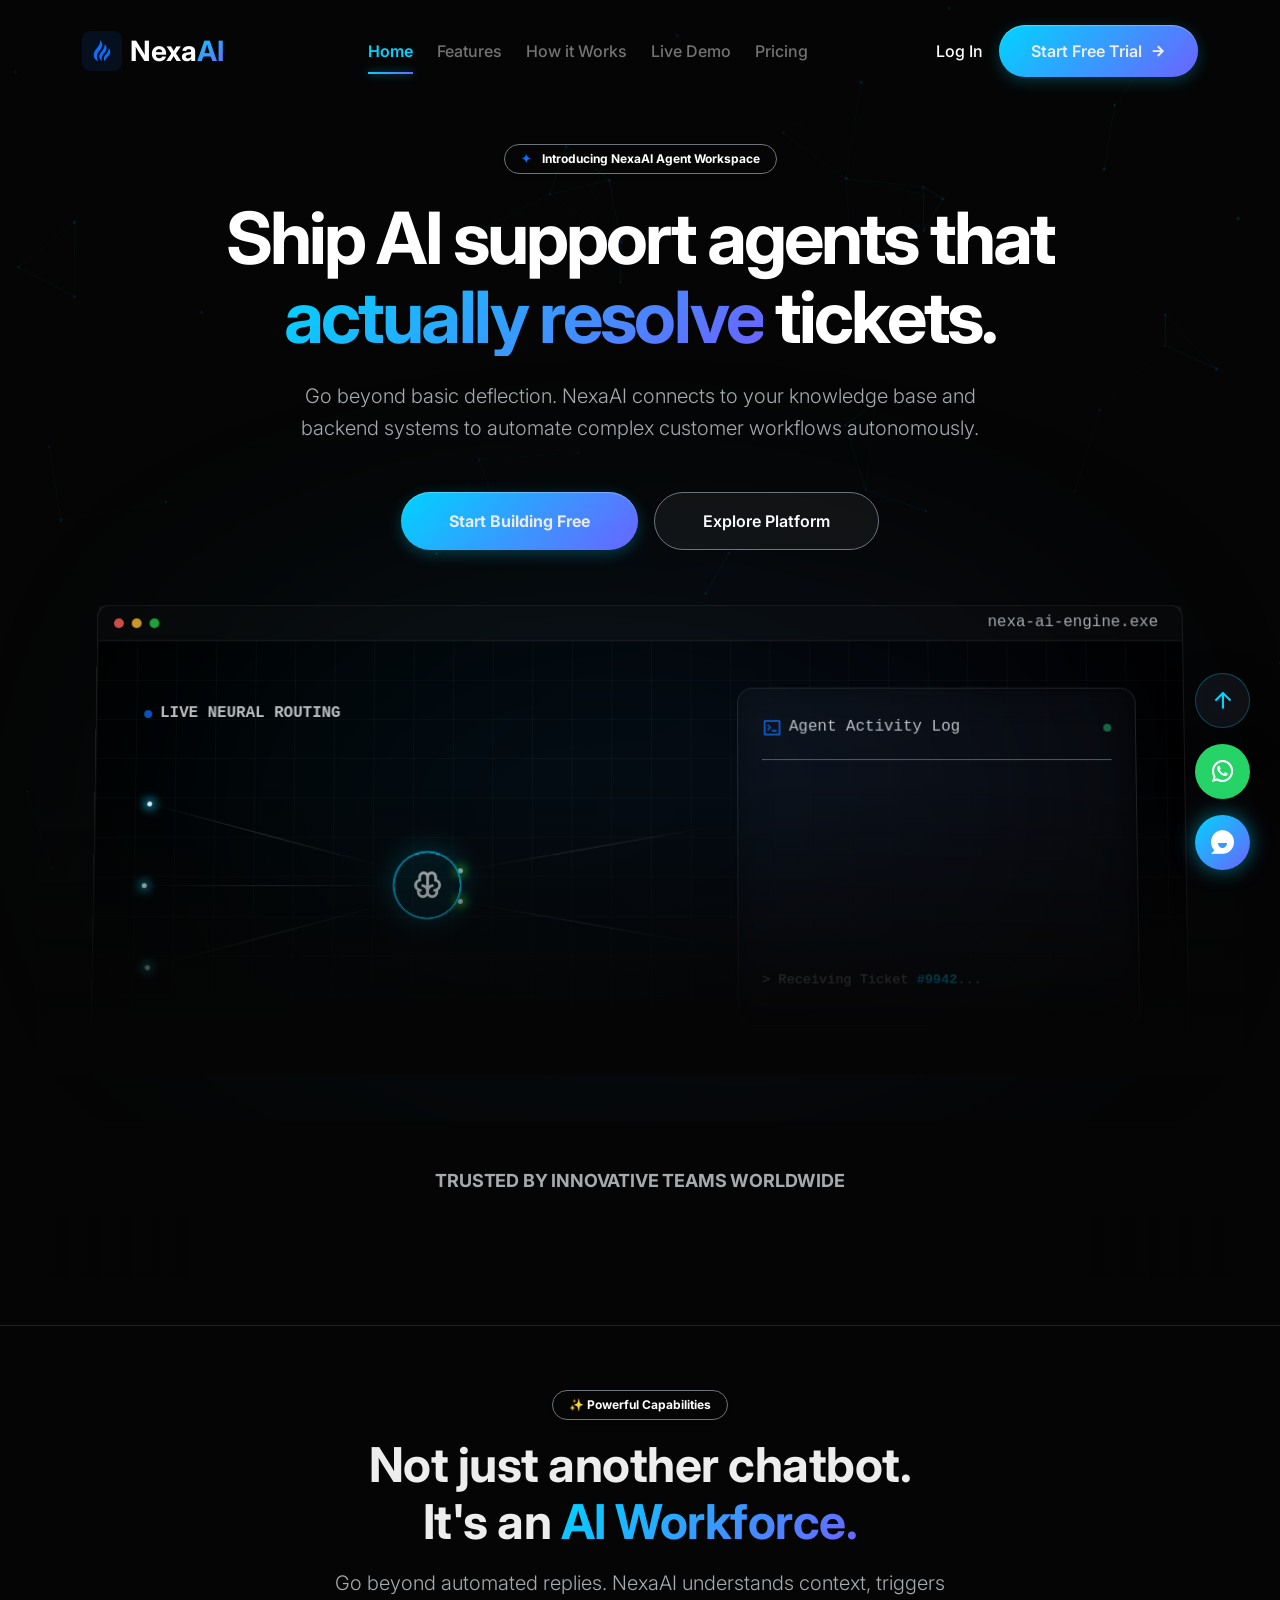
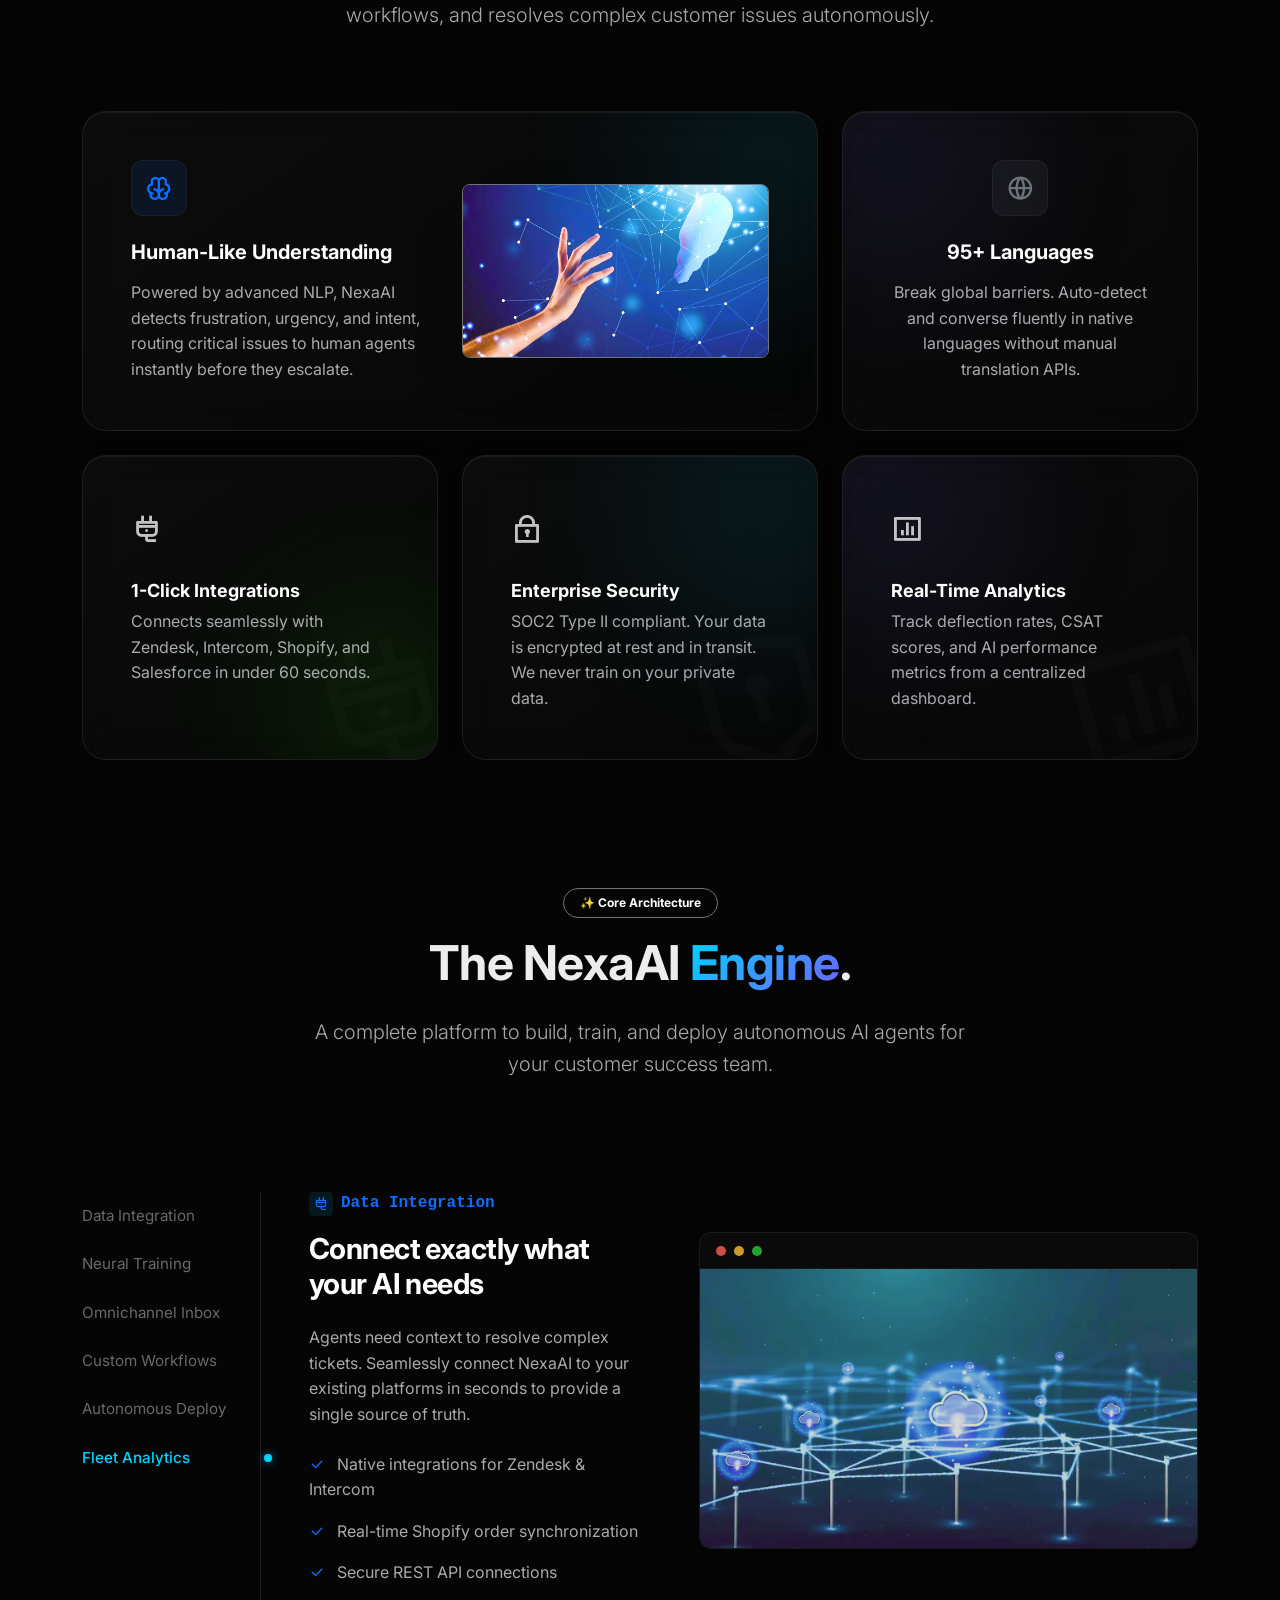
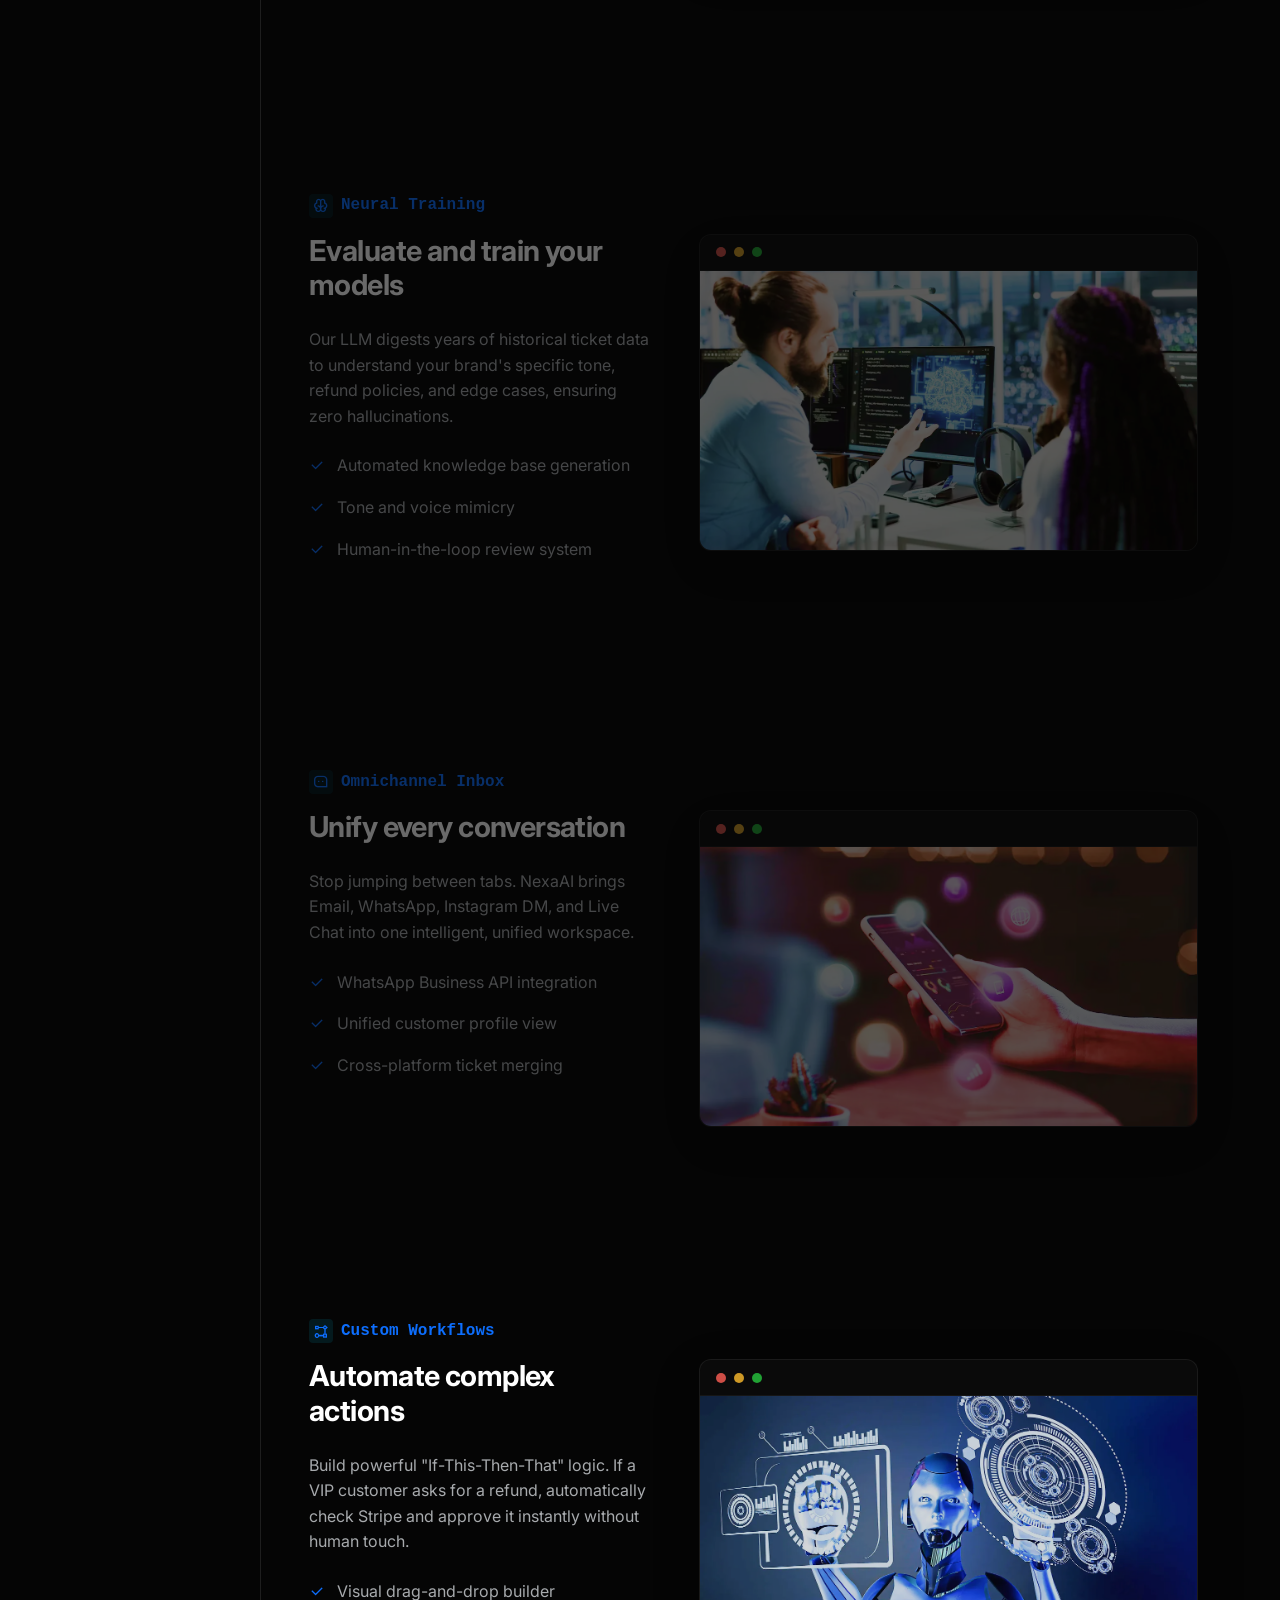
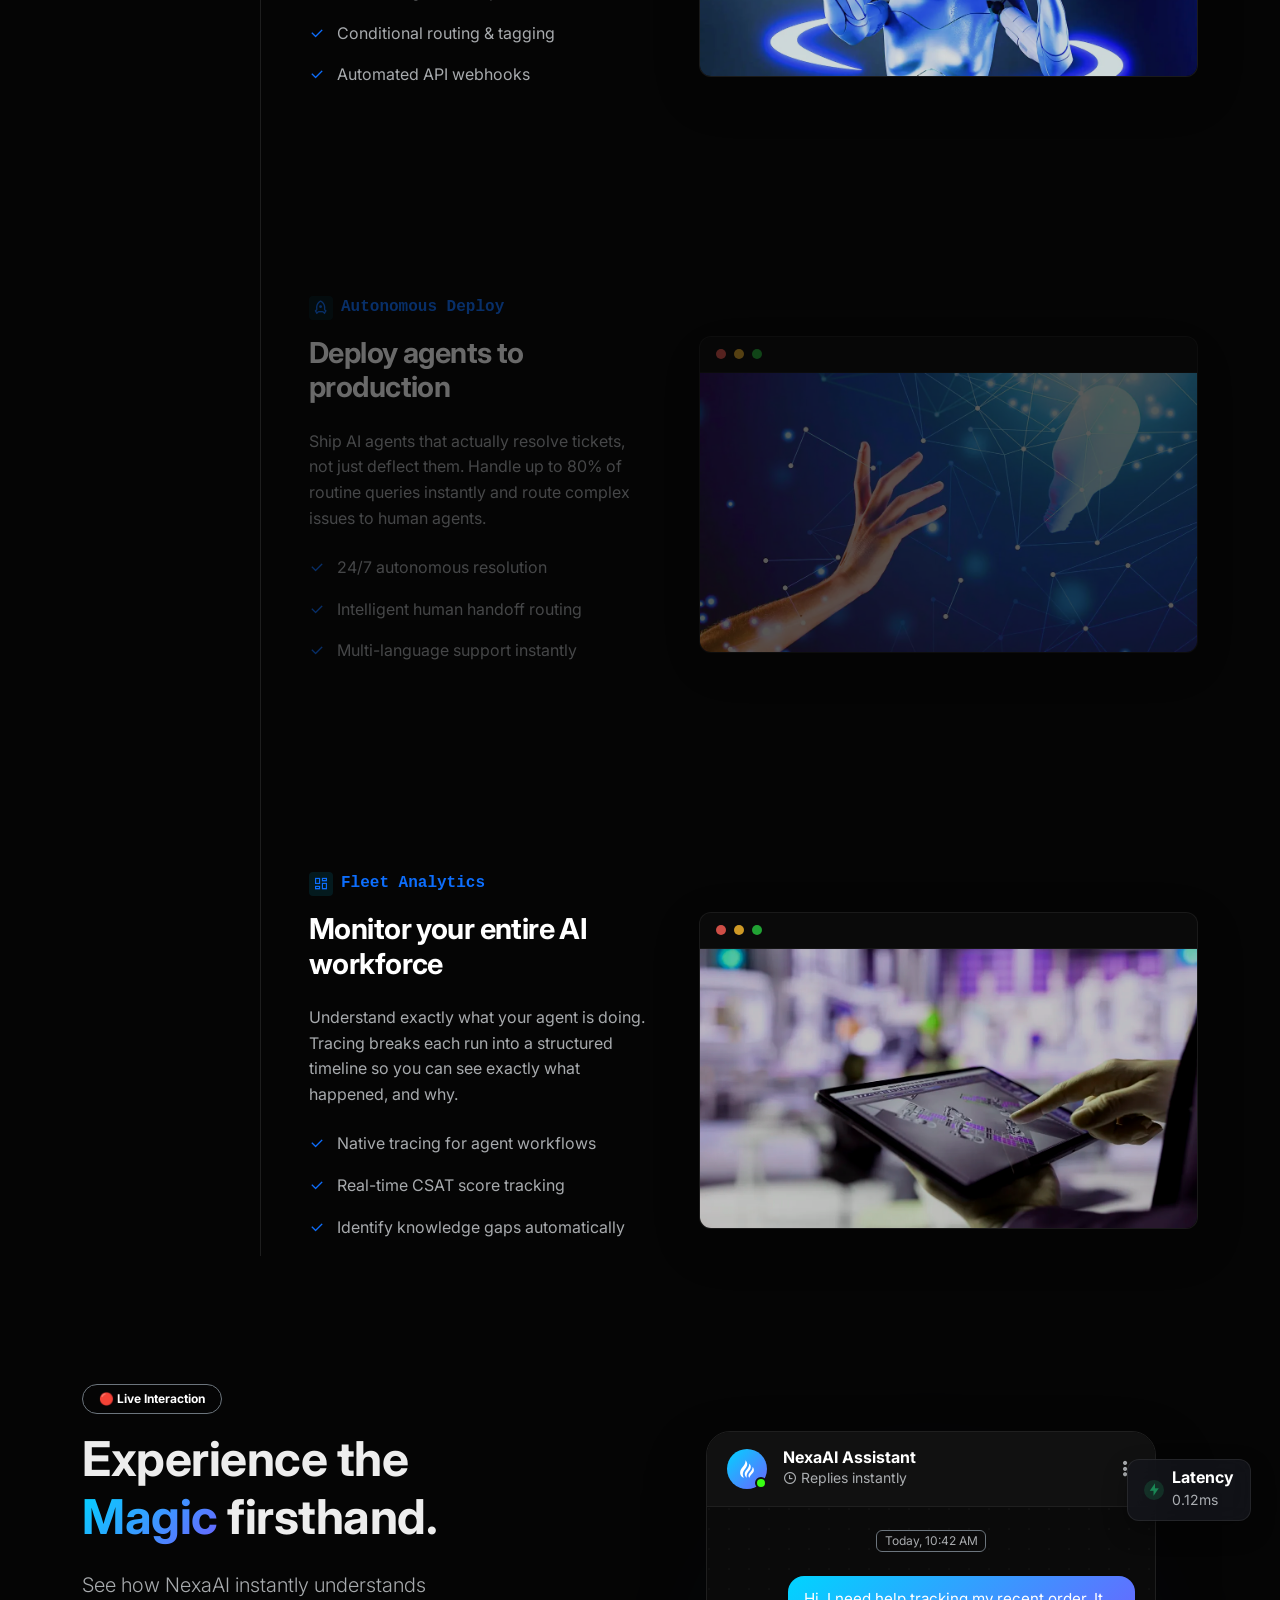
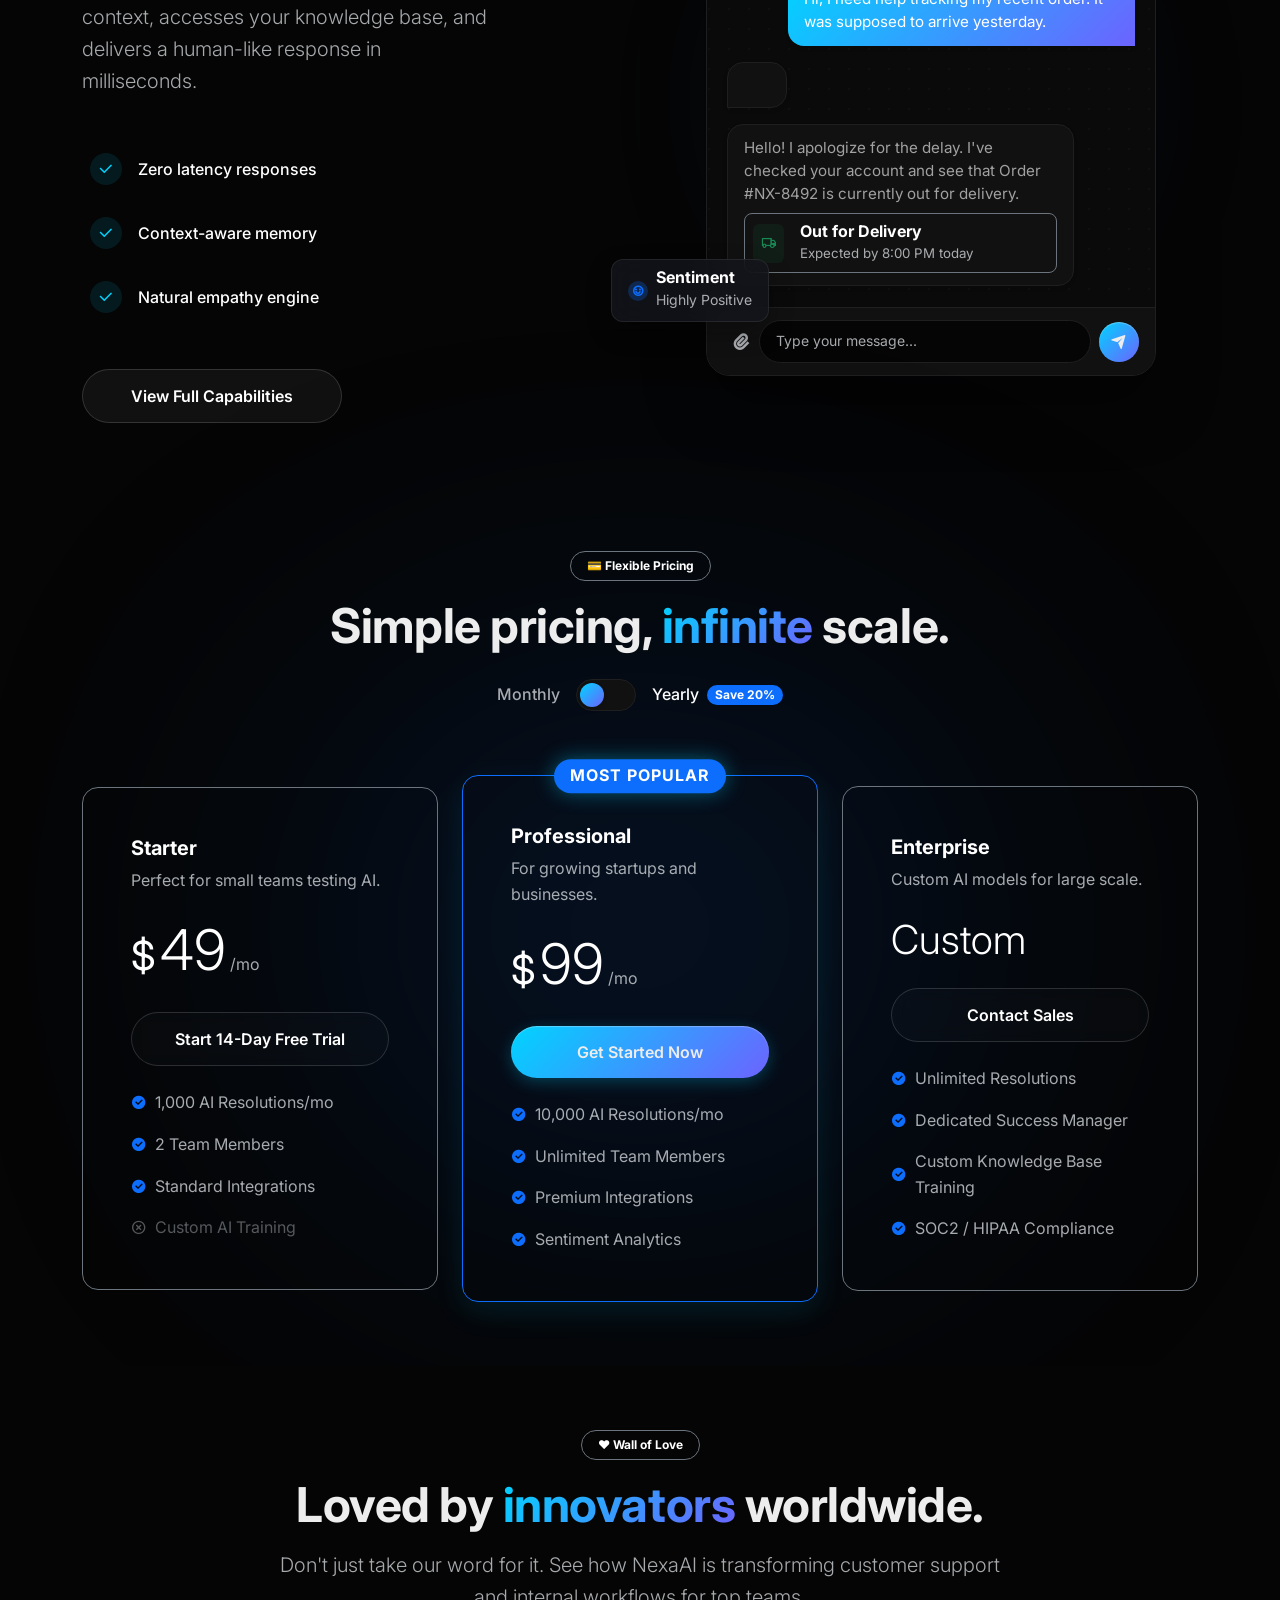
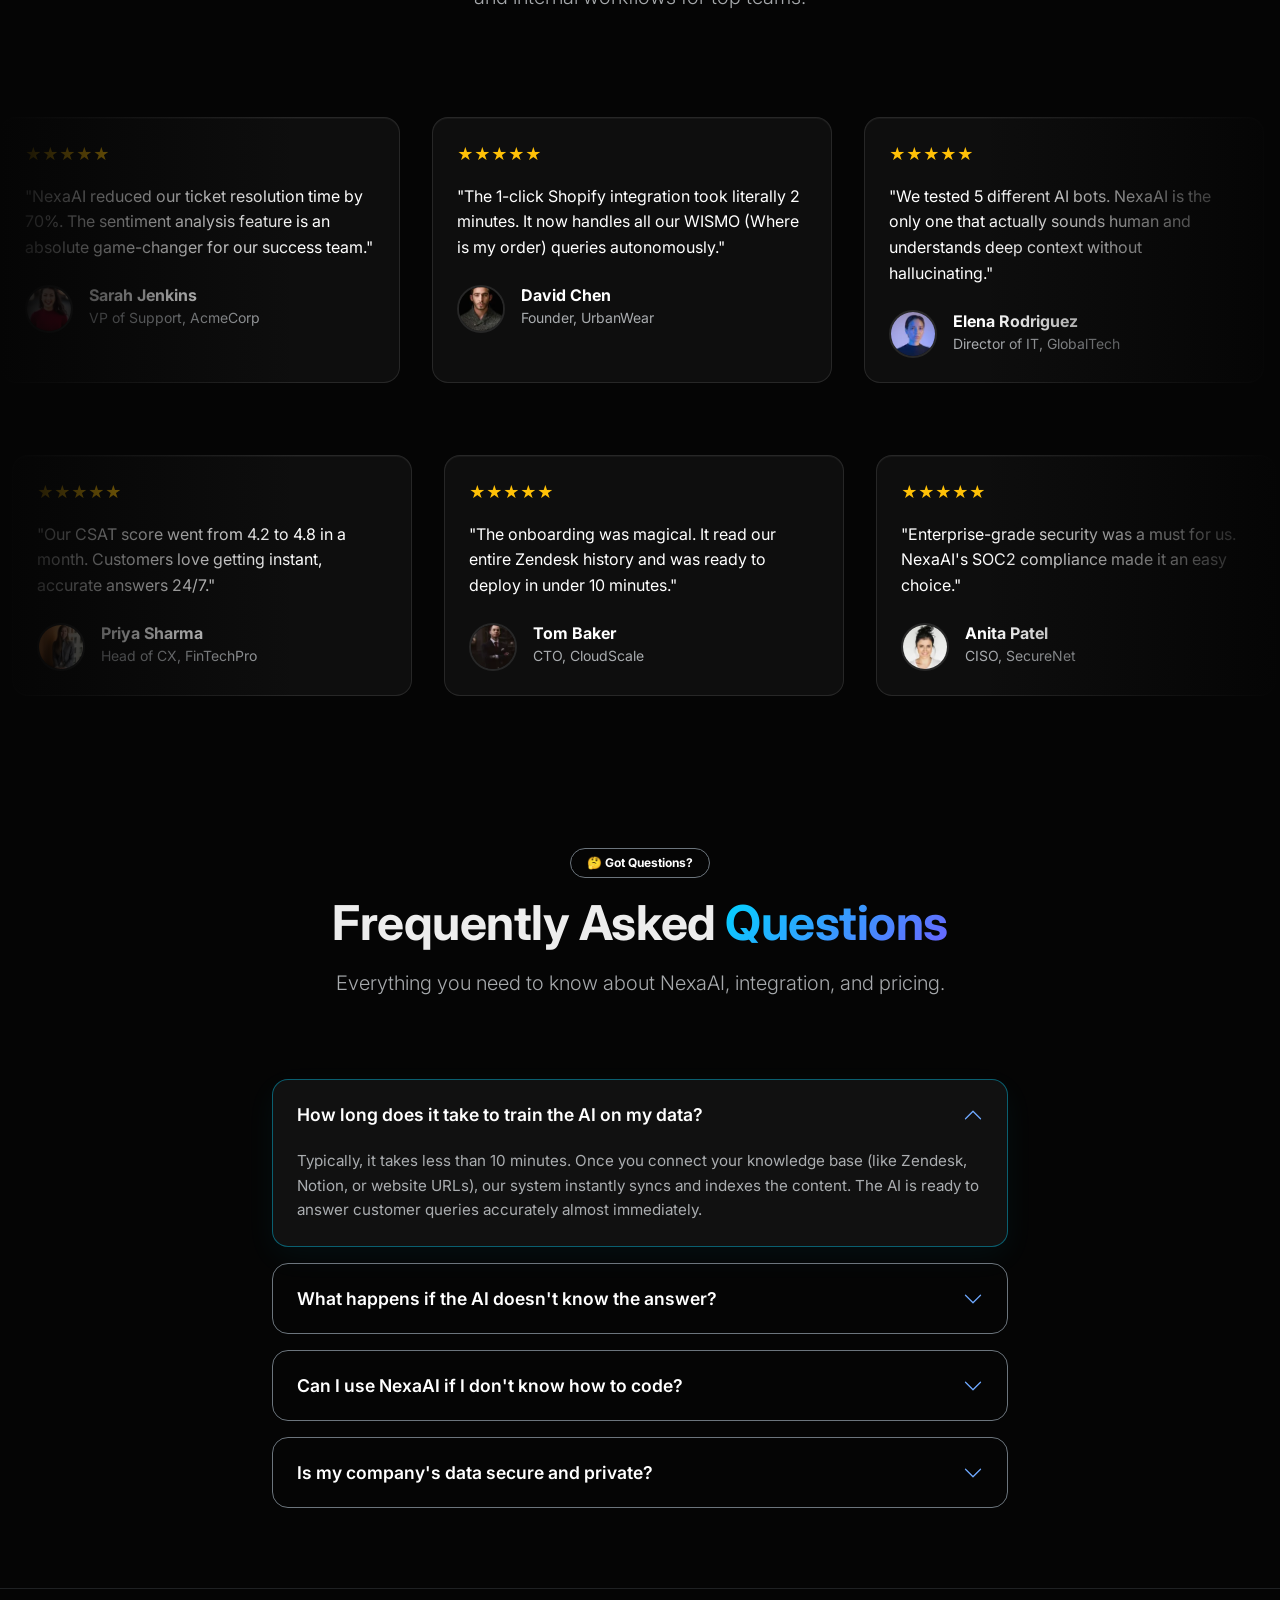
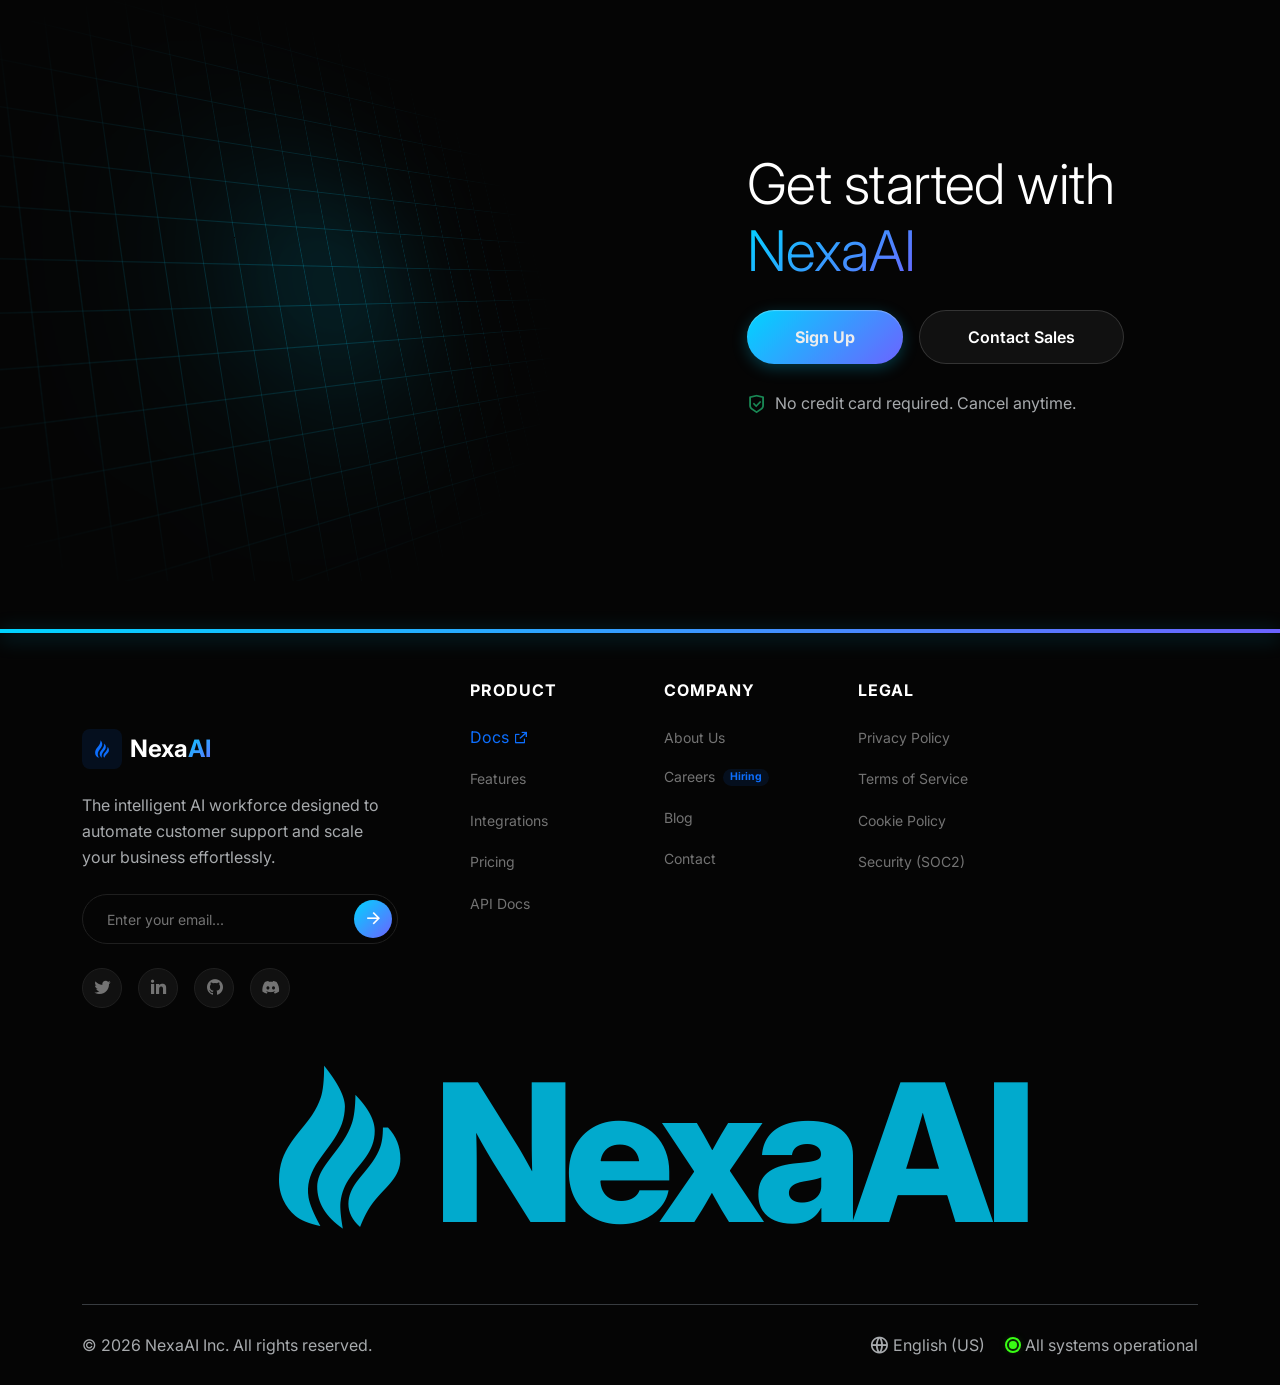
==== commit b197103a: "Add link" ====
--- a/index.html
+++ b/index.html
@@ -14,7 +14,7 @@
   <meta property="og:url" content="https://studiocodexa-nexa-ai.netlify.app/">
   <meta property="og:title" content="NexaAI - Premium SaaS & AI Startup HTML Template">
   <meta property="og:description" content="The intelligent AI workforce designed to automate customer support and scale your business effortlessly.">
-  <meta property="og:image" content="assets/images/og-image.png">
+  <meta property="og:image" content="https://studiocodexa-nexa-ai.netlify.app/assets/images/og-image.png">
   
   <meta property="twitter:card" content="summary_large_image">
   <meta property="twitter:url" content="https://studiocodexa-nexa-ai.netlify.app/">
